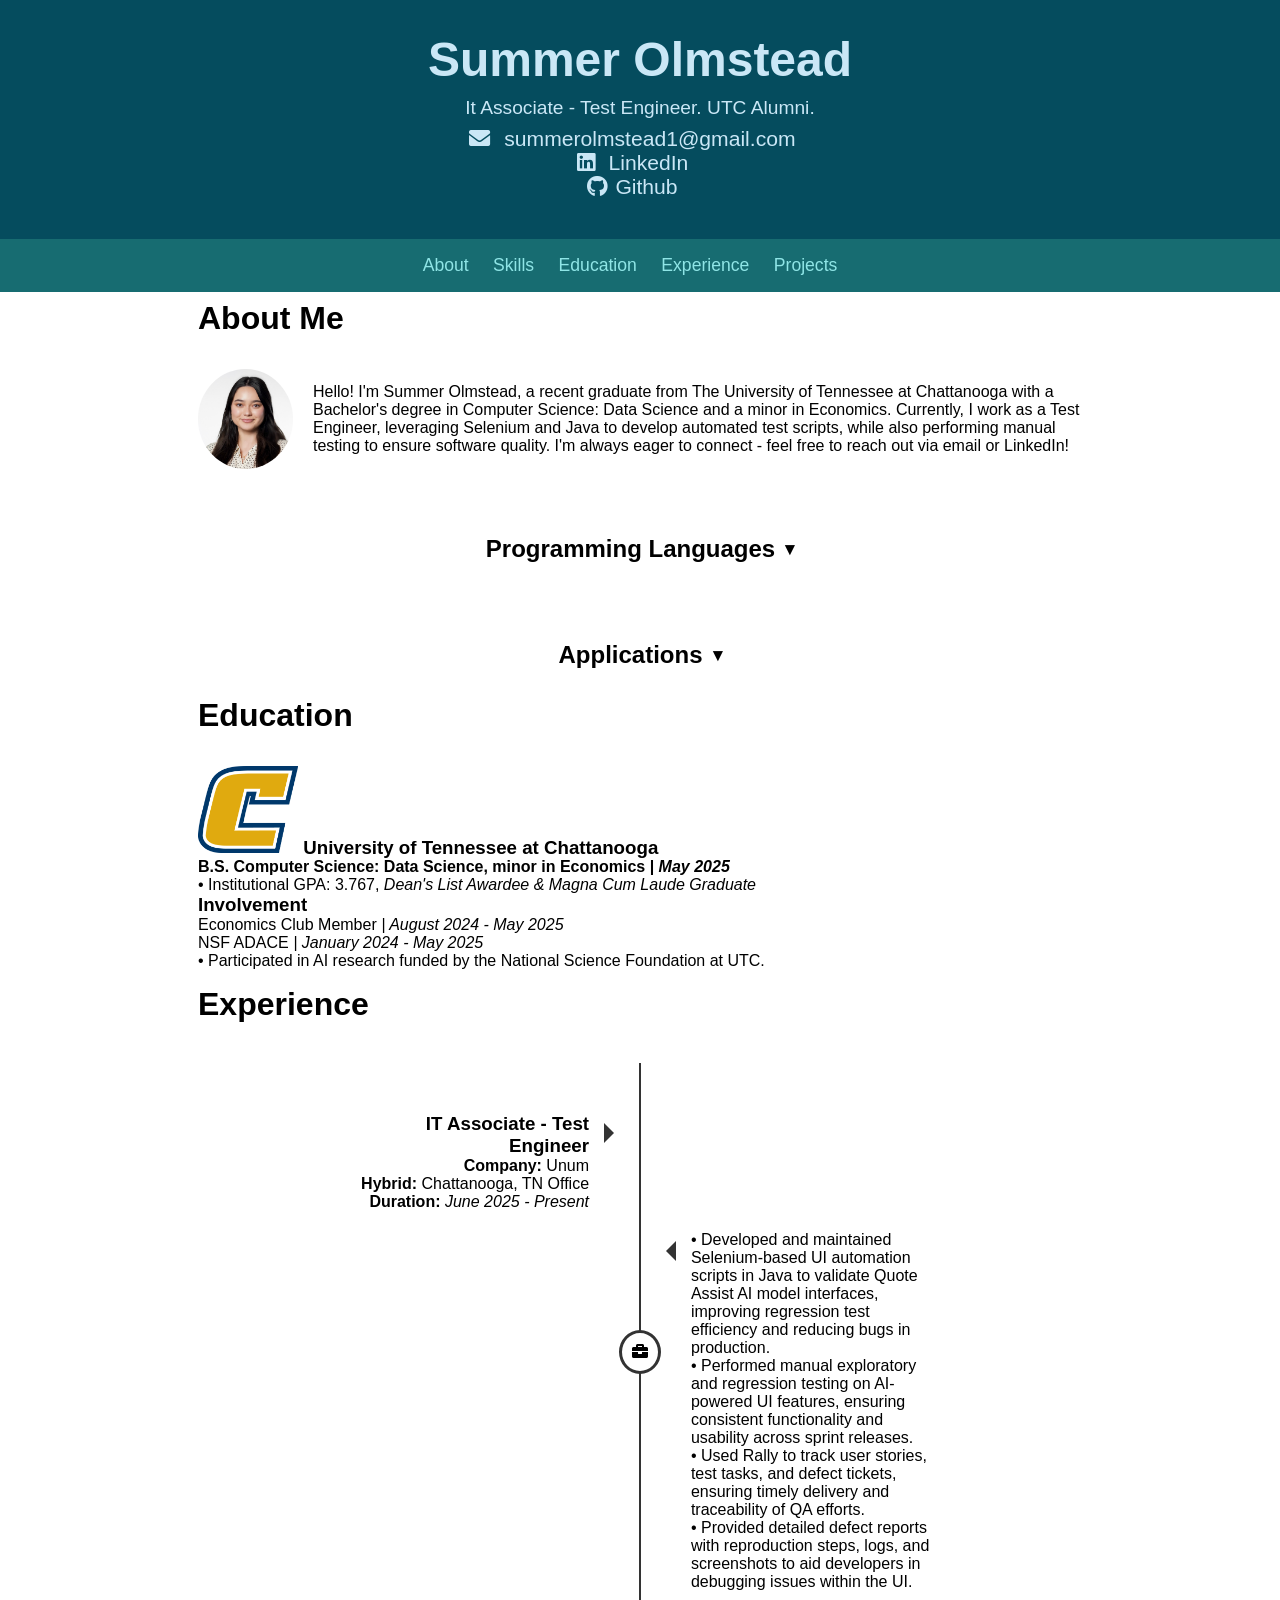
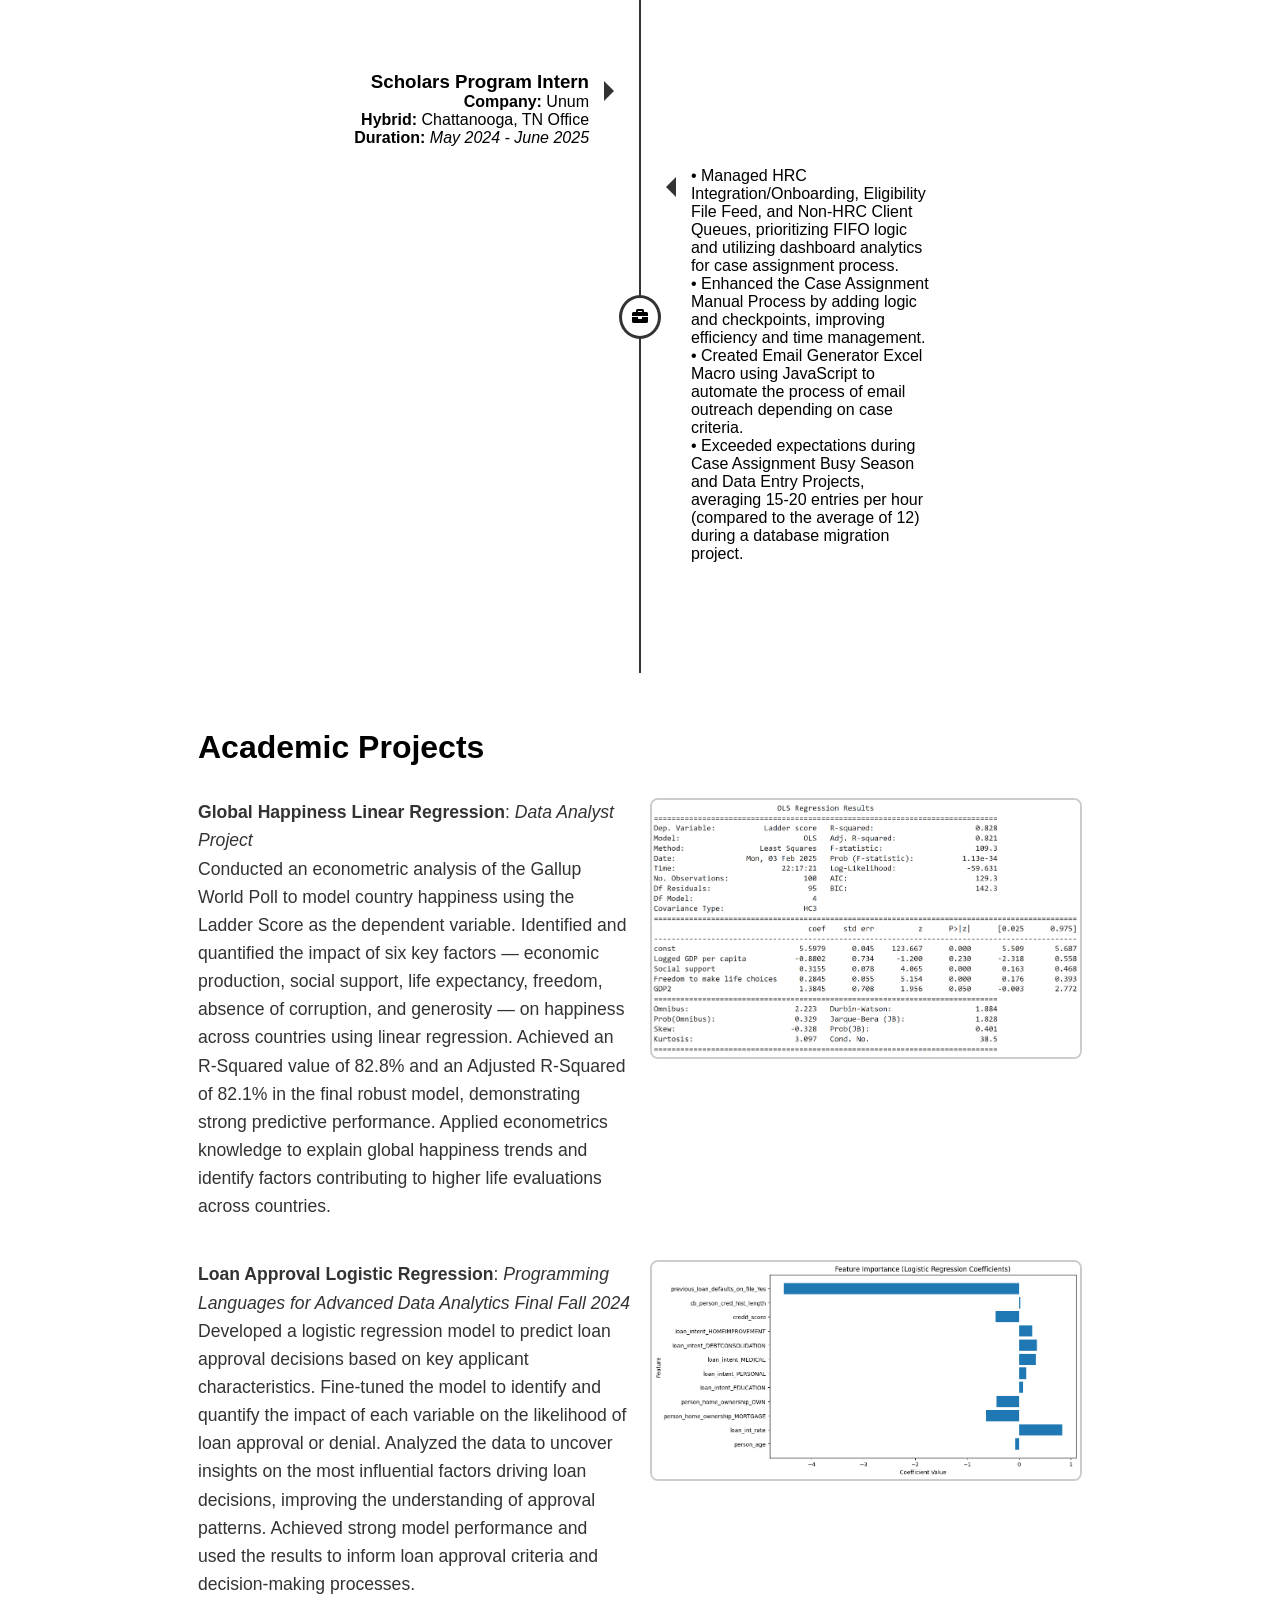
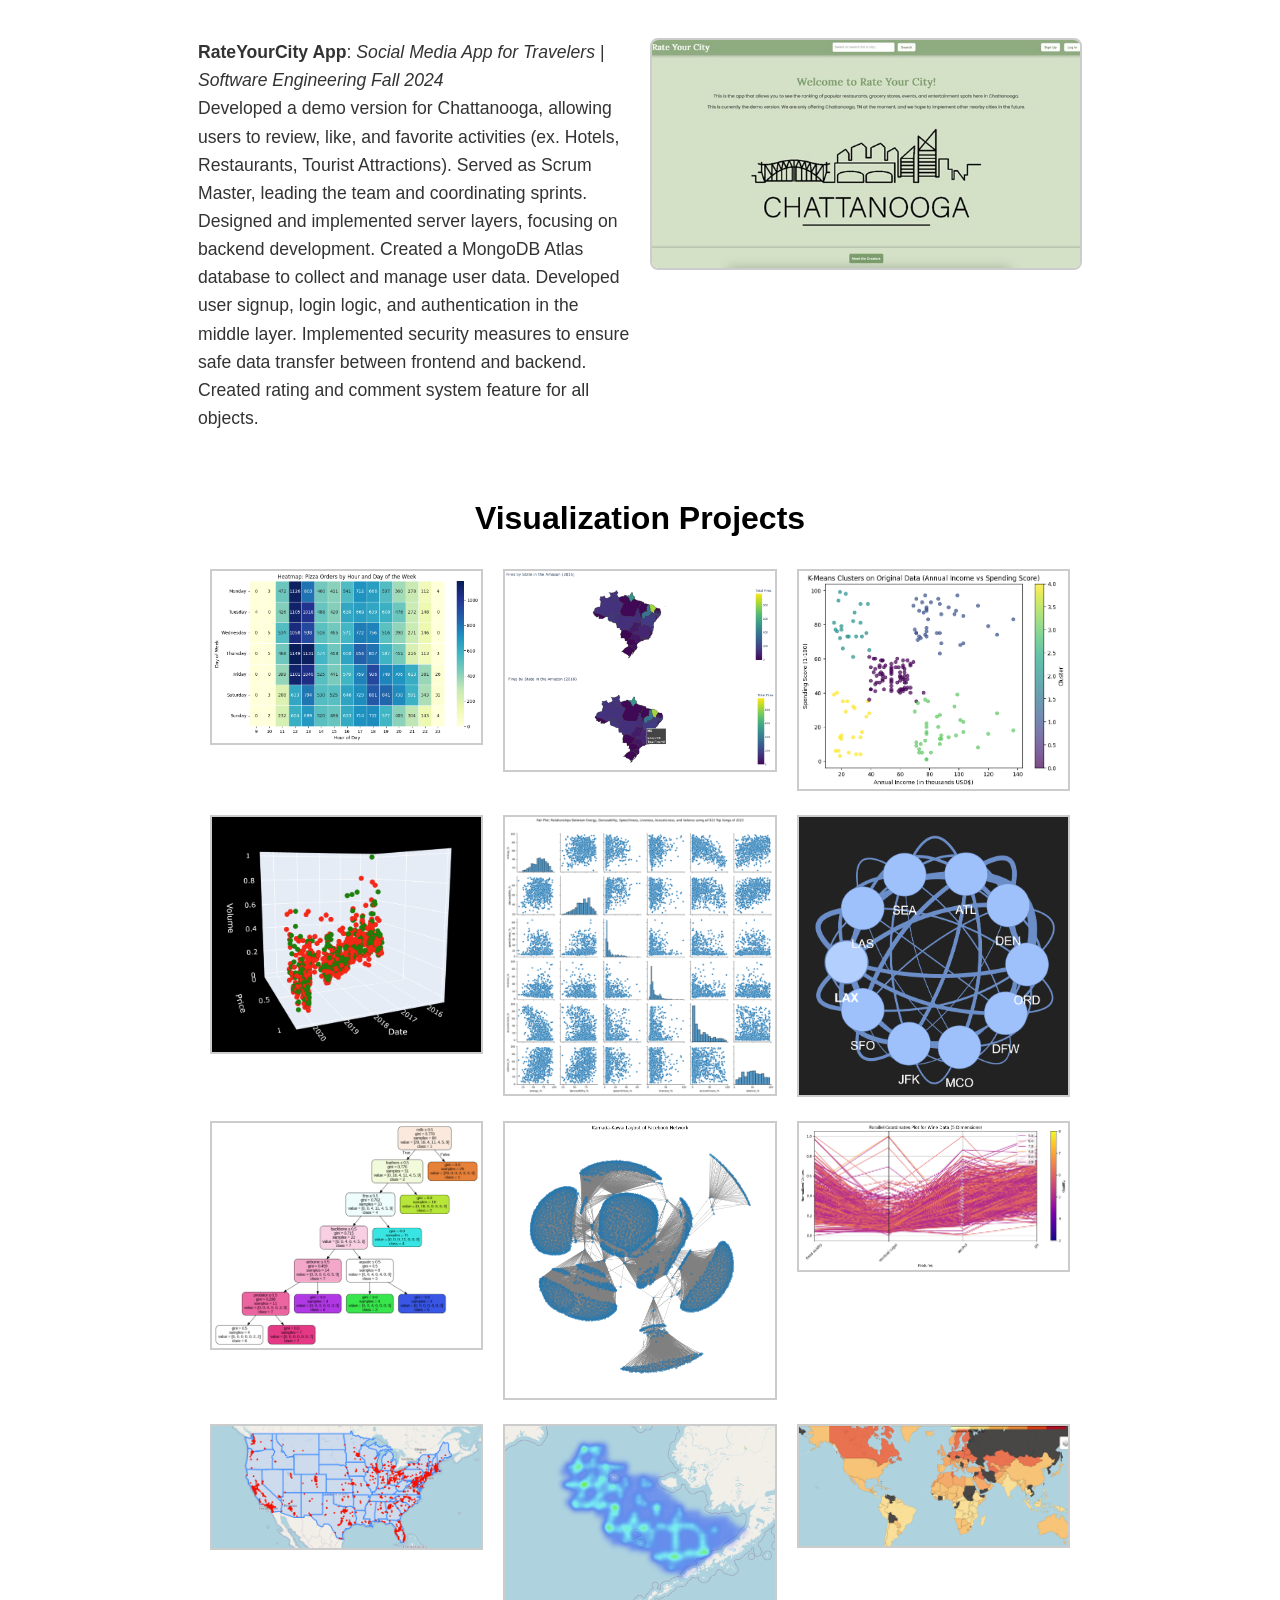
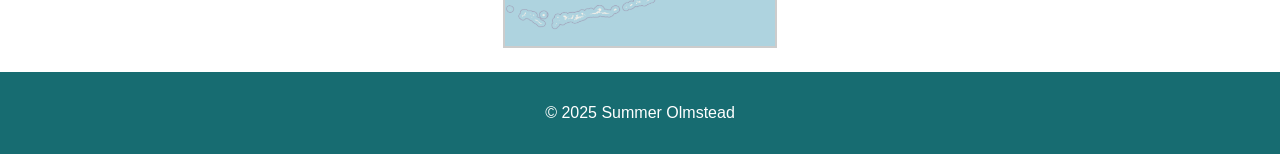
==== index.html @ f6c4f1ed "one more" ====
<!-- 
 @ Summer Olmstead 
 1/2/2025
 version 1.0
Hello! This is some starter code for my website for my resume :) -->
<!DOCTYPE html>
<html lang="en">
<head>
    <meta charset="UTF-8">
    <meta name="viewport" content="width=device-width, initial-scale=1.0">
    <meta name="description" content="Summer Olmstead's personal website. ">
    <title> Summer Olmstead </title>
    <link rel="stylesheet" href="Resume.css"> 
    <link rel="stylesheet" href="https://cdnjs.cloudflare.com/ajax/libs/font-awesome/5.15.4/css/all.min.css"> <!-- good for social media icons automatically -->
</head>
<body>
    <header>
        <h1>Summer Olmstead</h1>
        <p> It Associate - Test Engineer. UTC Alumni. </p> 
    <section id="contact">
        <p> <a href="mailto:summerolmstead1@gmail.com"><i class="fas fa-envelope"></i> summerolmstead1@gmail.com</a></p>
        <p></p> <!-- add space -->
        <p> <a href="https://www.linkedin.com/in/summer-olmstead/" target="_blank"rel="noopener noreferrer"><i class="fab fa-linkedin"></i> LinkedIn</a></p>
        <p></p>
        <p> <a href="https://github.com/summerolmstead" target="_blank"><i class="fab fa-github"></i>Github</a></p>
        <p></p>
    </section>
    </header>

    <nav>
        <ul>
            <li><a href="#about">About</a></li>
            <li><a href="#skills">Skills</a></li>
            <li><a href ="#education">Education</a></li>
            <li><a href="#experience">Experience</a></li>
            <li><a href="#projects">Projects</a></li>
        </ul>
    </nav>

    <section id="about">
        <h2>About Me</h2>
        <div class="profile-container">
        <img src="summerolmstead.jpg" alt="Summer Olmstead" class="profile-img">
        <p>Hello! I'm Summer Olmstead, a recent graduate from The University of Tennessee at Chattanooga with a Bachelor's degree
        in Computer Science: Data Science and a minor in Economics. Currently, I work as a Test Engineer, leveraging Selenium
        and Java to develop automated test scripts, while also performing manual testing to ensure software quality. I'm always
        eager to connect - feel free to reach out via email or LinkedIn! </p>
        
        </div>
    </section>

    <section id="skills">
        <div class="skills-category">
          <h2 class="dropdown-header" onclick="toggleDropdown('programming')">
            Programming Languages
            <span class="arrow">&#9662;</span> <!--down arrow -->
          </h2>
          <div class="dropdown-content" id="programming">
            
            <div class="skill">
            <div class="skill-name">Java</div>
            <p> • Automated regression, smoke, and functional test suites for salesforce web applications using Java and Selenium. </p>
            <p> • Designed and implemented robust, maintainable, and reusable test frameworks using Java and TestNG/JUnit. </p>
            <p> • Integrated test scripts with Maven/Gradle for build management and Git for version control </p>
            <p> • Proficient in using Java for developing automated test scripts in Selenium WebDriver </p>
            <p> • Developed in Page Object Model (POM) framework for scalable test automation</p>
            </div>

            <div class="skill">
                <div class="skill-name">SQL</div>
                <p>• Proficient in using SOQL (Salesforce Object Query Language), a SQL-like language used to query Salesforce data for testing and debugging purposes.</p>
              </div>
      
            <div class="skill">
              <div class="skill-name">HTML</div>
            <p>• Gained foundational HTML skills through college web development projects.</p>
            <p>• Read and interpret HTML structure to create accurate XPath expressions for locating elements in automated UI tests.</p>
            </div>
      
            <div class="skill">
              <div class="skill-name">CSS</div>
            <p>• Used for styling in front-end college projects to build responsive interfaces.</p>
            <p>• Familiar with CSS selectors and attributes, used extensively for element identification in Selenium test automation.</p>
            </div>

            <div class="skill">
                <div class="skill-name">JavaScript</div>
                <p>• Used JavaScript to build Excel macros during internship at Unum, automating repetitive tasks.</p>
                <p>• Comfortable writing JavaScript functions for test automation purposes, such as interacting with hidden DOM elements
                    or triggering UI events in Selenium tests.</p>
            </div>

            <div class="skill">
                <div class="skill-name">Python</div>
                <p> • Utilized with libraries such as Pandas, NumPy, and Matplotlib, and used machine learning packages like
                    Scikit-Learn for model development.</p>
            </div>
      
          </div>
        </div>
      </section>

      <!-- Applications/ IDEs Section (with dropdown) -->
    <div class="skills-category">
        <h2 class="dropdown-header" onclick="toggleDropdown('applications')">
        Applications
        <span class="arrow">&#9662;</span> <!-- Down Arrow -->
        </h2>
        <div class="dropdown-content" id="applications">
  
        <div class="skill">
            <div class="skill-name">Salesforce</div>
            <p>• Proficient in navigating Salesforce to manage queues, track service requests, and utilize dashboards for data
                analysis and reporting.</p>
            <p>• Experienced in leveraging Salesforce CRM tools to streamline workflows, improve operational efficiency, and support
                customer service teams.</p>
            <p>• Skilled in using Salesforce data to validate test cases and troubleshoot issues within the Quote Assist AI model
                interface.</p>
            <p>• Familiar with SOQL (Salesforce Object Query Language) for querying and verifying Salesforce data as part of quality
                assurance processes.</p>
        </div>

        <div class="skill">
            <div class="skill-name">Excel</div>
            <p>Skilled in advanced functions like pivot tables, VLOOKUP, and macros for data automation.</p>
        </div>
  
        <div class="skill">
            <div class="skill-name">STATA</div>
            <p>Skilled in performing advanced statistical analysis, including linear regressions and data manipulation, primarily through coursework in Economics.</p>
        </div>

        </div>
    </div>
  
    <section id="education">
        <h2>Education</h2>
         <div class="utc-logo">
            <h3> <img src="University_of_Tennessee_at_Chattanooga_athletics_logo.png" alt="UTC Logo" width="100" /> University of Tennessee at Chattanooga  </h3>
        </div>
        <h4><p>B.S. Computer Science: Data Science, minor in Economics | <em> May 2025 </em> </p> </h4>
        <p>• Institutional GPA: 3.767,<em> Dean's List Awardee & Magna Cum Laude Graduate</em> </p>
        <h3>Involvement</h3>

       <p> Economics Club Member<em> | August 2024 - May 2025 </em></p>

        <p> NSF ADACE <em> | January 2024 - May 2025 </em></p>
        <p>• Participated in AI research funded by the National Science Foundation at UTC.</p>
    
    </section>

    <section id="experience">
        <h2>Experience</h2>
        <div class="timeline">
            <div class="timeline-line"></div> <!-- Single vertical line -->
    
            <div class="timeline-item">
                <!-- Left content -->
                <div class="timeline-content left">
                    <h3>IT Associate - Test Engineer</h3>
                    <p><strong>Company:</strong> Unum</p>
                    <p><strong>Hybrid:</strong> Chattanooga, TN Office</p>
                    <p><strong>Duration:</strong> <em> June 2025 - Present </em></p>
                </div>
    
                <!-- Icon -->
                <div class="timeline-icon">
                    <i class="fas fa-briefcase"></i>
                </div>
    
                <!-- Right content -->
                <div class="timeline-content right">
                    <p>• Developed and maintained Selenium-based UI automation scripts in Java to validate Quote Assist AI model interfaces,
                        improving regression test efficiency and reducing bugs in production.</p>
                    <p>• Performed manual exploratory and regression testing on AI-powered UI features, ensuring consistent functionality
                        and usability across sprint releases.</p>
                    <p>• Used Rally to track user stories, test tasks, and defect tickets, ensuring timely delivery and traceability of QA
                        efforts.</p>
                    <p>• Provided detailed defect reports with reproduction steps, logs, and screenshots to aid developers in debugging
                        issues within the UI.</p>
                </div>
            </div>
    
            <div class="timeline-item">
                <div class="timeline-content left">
                    <h3>Scholars Program Intern</h3>
                    <p><strong>Company:</strong> Unum</p>
                    <p><strong>Hybrid:</strong> Chattanooga, TN Office</p>
                    <p><strong>Duration:</strong> <em> May 2024 - June 2025 </em></p>
                </div>
    
                <div class="timeline-icon">
                    <i class="fas fa-briefcase"></i>
                </div>
    
                <div class="timeline-content right">
                    <p>• Managed HRC Integration/Onboarding, Eligibility File Feed, and Non-HRC Client Queues, prioritizing FIFO logic and
                        utilizing dashboard analytics for case assignment process.</p>
                    <p>• Enhanced the Case Assignment Manual Process by adding logic and checkpoints, improving efficiency and time
                        management.</p>
                    <p>• Created Email Generator Excel Macro using JavaScript to automate the process of email outreach depending on case
                        criteria.</p>
                    <p>• Exceeded expectations during Case Assignment Busy Season and Data Entry Projects, averaging 15-20 entries per hour
                        (compared to the average of 12) during a database migration project.</p>
                </div>
            </div>
    
            <!-- More timeline items as needed -->
        </div>
    </section>



    
    
    <section id="projects">
        <h2> Academic Projects</h2>
        <ul>
    
        <div class="projects-container">
            <div class="project-description">
                <p><strong>Global Happiness Linear Regression</strong>: <em>Data Analyst Project</em> </p>
                <p> Conducted an econometric analysis of the Gallup World Poll to model country happiness using the Ladder Score as the dependent variable. Identified and quantified the impact of six key factors — economic production, social support, life expectancy, freedom, absence of corruption, and generosity — on happiness across countries using linear regression. Achieved an R-Squared value of 82.8% and an Adjusted R-Squared of 82.1% in the final robust model, demonstrating strong predictive performance. Applied econometrics knowledge to explain global happiness trends and identify factors contributing to higher life evaluations across countries. </p>
            </div>
            <div class="project-image-container">
                <a href="https://github.com/summerolmstead/Happiness-Linear-Regression/tree/main" target="_blank" class="image-link">
                    <img src="happiness-analysis-model.PNG" alt="Loan Approval Logistic Regression" class="project-image">
                </a>
            </div>
        </div>
    
        <div class="projects-container">
            <div class="project-description">
                <p><strong>Loan Approval Logistic Regression</strong>:<em> Programming Languages for Advanced Data Analytics Final Fall 2024 </em> </p>
                <p> Developed a logistic regression model to predict loan approval decisions based on key applicant characteristics. Fine-tuned the model to identify and quantify the impact of each variable on the likelihood of loan approval or denial. Analyzed the data to uncover insights on the most influential factors driving loan decisions, improving the understanding of approval patterns. Achieved strong model performance and used the results to inform loan approval criteria and decision-making processes. </p>
            </div>
            <div class="project-image-container">
                <a href="https://github.com/summerolmstead/LoanApprovalLogisticRegression/blob/main/CS4180Final_Project.ipynb" target="_blank" class="image-link">
                    <img src="logistic-regression-features-loan.png" alt="Loan Approval Logistic Regression" class="project-image">
                </a>
            </div>
        </div>
    
        <div class="projects-container">
            <div class="project-description">
                <p><strong>RateYourCity App</strong>: <em>Social Media App for Travelers | Software Engineering Fall 2024</em> </p>
                <p>Developed a demo version for Chattanooga, allowing users to review, like, and favorite activities (ex. Hotels, Restaurants, Tourist Attractions). Served as Scrum Master, leading the team and coordinating sprints. Designed and implemented server layers, focusing on backend development. Created a MongoDB Atlas database to collect and manage user data. Developed user signup, login logic, and authentication in the middle layer. Implemented security measures to ensure safe data transfer between frontend and backend. Created rating and comment system feature for all objects.</p>
            </div>
            <div class="project-image-container">
                <a href="https://github.com/summerolmstead/Rate-Your-City-Copy" target="_blank" class="image-link">
                    <img src="rate-your-city-home-page.jpg" alt="Rate Your City App Screenshot" class="project-image">
                </a>
            </div>
        </div>
    
        </ul>
    </section>
    

    <section id="mini-projects">
        <h2>Visualization Projects</h2>
        <div class="projects-grid">
            <div class="project-item">
                <a href="https://github.com/summerolmstead/Pizza-Sales-Visualization" class="project-link">
                    <img src="pizza-heatmap1.png" alt="Project 1" class="project-img">
                    <div class="overlay">
                        <p>Pizza Sales Heatmap & Analysis</p>
                    </div>
                </a>
            </div>
            <div class="project-item">
                <a href="https://github.com/summerolmstead/Brazil-Forest-Fires-Visualization/blob/main/interactive-brazil-fire-map-examples.PNG" class="project-link">
                    <img src="interactive-brazil-fire-map.png" alt="Project 2" class="project-img">
                    <div class="overlay">
                        <p>Brazil Fires by State Interactive Map</p>
                    </div>
                </a>
            </div>

            <div class="project-item">
                <a href="https://github.com/summerolmstead/Customer-Segmentation-Analysis" class="project-link">
                    <img src="k-means-clustering-customer-segmentation.png" alt="Project 3" class="project-img">
                    <div class="overlay">
                        <p>Customer Segmentation PCA & K-Means Clustering</p>
                    </div>
                </a>
            </div>

            <div class="project-item">
                <a href="https://github.com/summerolmstead/Apple-Stock-Visualization" class="project-link">
                    <img src="3d-apple-stock.PNG" alt="Project 4" class="project-img">
                    <div class="overlay">
                        <p>3D Apple Stock Visualization</p>
                    </div>
                </a>
            </div>
            <div class="project-item">
                <a href="https://github.com/summerolmstead/Spotify-Top-Songs-2023-Analysis" class="project-link">
                    <img src="scatter-plot-matrix.png" alt="Project 5" class="project-img">
                    <div class="overlay">
                        <p>Top Spotify Songs of 2023 Pair Plot</p>
                    </div>
                </a>
            </div>

            <div class="project-item">
                <a href="https://github.com/summerolmstead/Airport-Flights-Network/tree/main" class="project-link">
                    <img src="U.S.-major-city-visual.PNG" alt="Project 6" class="project-img">
                    <div class="overlay">
                        <p>Interactive U.S. Major City Airport Network</p>
                    </div>
                </a>
            </div>

            <div class="project-item">
                <a href="https://github.com/summerolmstead/Animal-Classification-Decision-Tree" class="project-link">
                    <img src="statistical-decision-tree-animal.png" alt="Project 7" class="project-img">
                    <div class="overlay">
                        <p>Animal Classification Decision Tree</p>
                    </div>
                </a>
            </div>

            <div class="project-item">
                <a href="https://github.com/summerolmstead/Facebook-Social-Circle-Network" class="project-link">
                    <img src="kawaii-layout-facebook-network.png" alt="Project 8" class="project-img">
                    <div class="overlay">
                        <p>Facebook Social Network</p>
                    </div>
                </a>
            </div>

            <div class="project-item">
                <a href="https://github.com/summerolmstead/Wine-Quality-Exploration" class="project-link">
                    <img src="parallel-coordinates.png" alt="Project 9" class="project-img">
                    <div class="overlay">
                        <p>Wine Quality Parallel Coordinates Plot</p>
                    </div>
                </a>
            </div>

            <div class="project-item">
                <a href="https://github.com/summerolmstead/US-Chipotle-Locations" class="project-link">
                    <img src="us-chipotle-map.PNG" alt="Project 10" class="project-img">
                    <div class="overlay">
                        <p>Geospatial U.S. Chiptole Locations Map</p>
                    </div>
                </a>
            </div>

            <div class="project-item">
                <a href="https://github.com/summerolmstead/Snow-Crab-Geospatial" class="project-link">
                    <img src="snow-crab-distribution (1).PNG" alt="Project 11" class="project-img">
                    <div class="overlay">
                        <p>Alaskan Snow Crab Geospatial</p>
                    </div>
                </a>
            </div>

            <div class="project-item">
                <a href="https://github.com/summerolmstead/Climate-Change-Geospatial" class="project-link">
                    <img src="1999-climate-change-pic.png" alt="Project 12" class="project-img">
                    <div class="overlay">
                        <p> Global Climate Change </p>
                    </div>
                </a>
            </div>

        
        </div>
    </section>
   
    <script>
        //javaScript for toggling the dropdown
        function toggleDropdown(id) 
        {
            const content = document.getElementById(id);
            const arrow = content.previousElementSibling.querySelector('.arrow');
  
            //toggle visibility of the dropdown content
            content.classList.toggle('show');
  
            //toggle the rotation of the arrow
            arrow.classList.toggle('rotated');
        }
    </script>
</body>
<footer>
    <p>&copy; 2025 Summer Olmstead</p>
</footer>
</html>
---- Resume.css ----
* {
    margin: 0;
    padding: 0;
    box-sizing: border-box;
}

body {
    font-family: Arial, sans-serif;
  }

html, body {
    height: 100%;
    width: 100%;
  }

/*ensure content stretches properly */
main {
    flex-grow: 1; /* makes the main content area grow and take up the available space */
}

header {
    background-color: #054c5e;
    color: rgb(202, 231, 246);
    padding: 2em;
    text-align: center;
}

header h1 {
    font-size: 3em;
    margin-bottom: 0.2em;
}

header p {
    font-size: 1.2em;
}

nav {
    background-color: #176c71;
    text-align: center;
    padding: 1em 0;
}

nav ul {
    list-style-type: none;
}

nav ul li {
    display: inline;
    margin-right: 20px;
}

nav ul li a {
    color: rgb(143, 229, 230);
    text-decoration: none;
    font-size: 1.1em;
}

nav ul li a:hover {
    text-decoration: underline;
}

.profile-container {
    display: flex;
    align-items: center; /* center the image and text vertically */
}

.profile-img {
    width: 100px;
    height: 100px;
    border-radius: 50%;
    margin-right: 20px;
}

/* section styling */
section {
    padding: .5em .5em;  /* was originally 3 and 1.5 but wanted less space between sections*/
    max-width: 900px;    /* this makes margins  */
    margin: 0 auto;      
}

section h2 {
    font-size: 2em;
    margin-bottom: 1em;
}

footer {
    background-color: #176c71;
    color: white;
    padding: 2em;
    text-align: center;
} 

footer .container {
    width: 100%; 
    padding: 0;  
}

/* 1.27.2025 -> adding skills sections and applications section . tweaking 2.3.2025 */
#skills {
    margin: 50px auto;  
    max-width: 800px;    
    text-align: center;  
}

.skill {
    margin-bottom: 10px;
}


.skill p {
    font-size: 1rem;
    color: #555;
    margin-top: 5px;
}

.skill-name {
    font-size: 1.2rem;
    font-weight: bold;
    margin-bottom: 5px;
}

.skills-category {
    margin-bottom: 20px;
  }

.dropdown-header {
    display: flex;
    justify-content: center;  
    align-items: center;      
    cursor: pointer;
    font-size: 24px;
    margin-bottom: 10px;  
}

.arrow {
    margin-left: 10px;
    font-size: 18px;
    transition: transform 0.3s ease;
}

.dropdown-content {
    display: none;
    padding-left: 20px;
    margin-top: 10px;
    margin: 0 auto;  
    text-align: center;  
    width: 100%;  
    max-width: 800px; 
}

.dropdown-content.show {
    display: block;
}

/*rotate the arrow when the dropdown is expanded */
.arrow.rotated {
    transform: rotate(180deg);
}


/*         getting rid of for now until i become more advanced in languages lol 
.progress-bar {
    background-color: #e0e0e0;
    border-radius: 5px;
    height: 15px;  /* Smaller height for the progress bar 
    width: 80%;    /* Reduced width 
    margin: 0 auto; /* Center the progress bar 
}*/

/*.progress {
    text-align: center;
    color: white;
    height: 100%;
    line-height: 15px;  /*align text vertically in the smaller bar 
    border-radius: 5px;
} */

.progress-bar {
    position: relative;
    background-color: #e0e0e0;
    border-radius: 5px;
    height: 15px;  /*height of the progress bar */
    width: 100%;    
}

.progress {
    height: 100%;
    border-radius: 5px;
    position: relative; 
    text-align: center; /*center the label inside the progress bar */
    line-height: 15px; /*vertically center the text */
    color: white;
}

.progress-number {
    position: absolute;
    left: 100%;  
    top: 50%;  
    transform: translateY(-50%); /* adjust for perfect vertical centering */
    font-size: 0.9rem;  /* adjust font size */
    color: black;  /* black color for the number */
    font-weight: bold;
    white-space: nowrap; /* prevent text from wrapping */
}
.timeline {
    position: relative;
    width: 70%;
    margin: 40px auto;
    max-width: 100%;
    padding: 40px 0;
}

/* The vertical timeline line */
.timeline-line {
    position: absolute;
    top: 0;
    left: 50%;
    transform: translateX(-50%);
    width: 2px;
    height: 100%;
    background-color: #333;
    z-index: 0;
}

.timeline-item {
    position: relative;
    width: 100%;
    margin-bottom: 60px;
    min-height: 100px;
}

/* Icon centered on the line */
.timeline-icon {
    position: absolute;
    top: 50%;
    left: 50%;
    transform: translate(-50%, -50%);
    background-color: white;
    border-radius: 50%;
    border: 3px solid #333;
    padding: 10px;
    z-index: 2;
}

/* Content blocks */
.timeline-content.left,
.timeline-content.right {
    width: 45%;
    position: relative;
    padding: 10px 20px;
    box-sizing: border-box;
}

/* Left content aligned to left, text right-aligned */
.timeline-content.left {
    left: 0;
    text-align: right;
}

/* Right content aligned to right, text left-aligned */
.timeline-content.right {
    left: 55%;
    text-align: left;
}

/* Optional: Add arrows pointing to the timeline line */
.timeline-content.left::after {
    content: '';
    position: absolute;
    top: 20px;
    right: -15px;
    border-width: 10px;
    border-style: solid;
    border-color: transparent transparent transparent #333;
}

.timeline-content.right::after {
    content: '';
    position: absolute;
    top: 20px;
    left: -15px;
    border-width: 10px;
    border-style: solid;
    border-color: transparent #333 transparent transparent;
}
/* project container for flexbox layout and project is on the side  */
.projects-container {
    display: flex;
    justify-content: space-between;
    align-items: flex-start;
    margin-bottom: 40px; /* Space between project sections */
    gap: 20px; /* Space between text and image */
    flex-wrap: wrap;
}

/* Description area - on the left */
.project-description {
    flex: 1;
    width: 45%; /* Controls the width of the description */
    font-size: 1.1rem;
    line-height: 1.6;
    color: #333;
}

/* Image area - on the right */
.project-image-container {
    position: relative;
    flex: 1;
    width: 45%;
}

/* Style for the image */
.project-image {
    width: 100%;
    height: auto;
    border: 2px solid #ccc;
    border-radius: 8px;
    transition: transform 0.3s ease, filter 0.3s ease;
}

/* Hover effect on image (zoom and darken) */
.project-image:hover {
    transform: scale(1.05); /* Slight zoom effect */
    filter: brightness(0.8); /* Slightly darken image on hover */
}

/* Make sure the link around the image is block-level (to cover the image entirely) */
.image-link {
    display: block;
    text-decoration: none; /* No underline on the link */
}

/* Overlay that appears on hover */
.project-image-container:hover .overlay {
    opacity: 1;
}

/* Overlay text styling */
.overlay {
    position: absolute;
    top: 0;
    left: 0;
    width: 100%;
    height: 100%;
    background-color: rgba(0, 0, 0, 0.5); /* Semi-transparent background */
    color: white;
    display: flex;
    justify-content: center;
    align-items: center;
    opacity: 0; /* Initially hidden */
    transition: opacity 0.3s ease; /* Smooth transition */
}

.overlay p {
    font-size: 1.2rem;
    text-align: center;
    padding: 10px;
}
/* social media icons */
#contact a {
    text-decoration: none;
    color: inherit;
    font-size: 1.1em;
    margin-right: 15px;
}

#contact i {
    margin-right: 8px;
}
/* not as jumpy and does a pretty scroll lol */
html {
    scroll-behavior: smooth;
}

#mini-projects {
    padding: 20px;
    text-align: center;
}

.projects-grid {
    display: grid;
    grid-template-columns: repeat(3, 1fr); /* 3 columns */
    gap: 20px; /* space between items */
    justify-items: center;
}

.project-item {
    position: relative;
    width: 100%;
    max-width: 300px;
}

.project-img {
    width: 100%;
    height: auto;
    border: 2px solid #ccc;
    transition: transform 0.3s ease, filter 0.3s ease;
}

.project-img:hover {
    transform: scale(1.05); /*slight zoom on hover */
    filter: brightness(0.8); /*darken image slightly on hover */
}

.overlay {
    position: absolute;
    top: 0;
    left: 0;
    width: 100%;
    height: 100%;
    background-color: rgba(0, 0, 0, 0.5); /* Semi-transparent overlay */
    color: white;
    display: flex;
    justify-content: center;
    align-items: center;
    opacity: 0;
    transition: opacity 0.3s ease;
}

.project-item:hover .overlay {
    opacity: 1; /*show overlay on hover */
}

.overlay p {
    font-size: 1.2rem;
    text-align: center;
    padding: 10px;
}

.project-link {
    text-decoration: none; 
    display: block;
}

@media (max-width: 480px) {
    .projects-grid {
        grid-template-columns: 1fr; /* 1 column on mobile */
    }
}
/* media queries for mobile to fit in iphone view etc*/
@media (max-width: 768px) {

    #skills {
        padding: 10px; /* Reduce padding on smaller screens */
    }
    .dropdown-header {
        font-size: 1.2rem; /* Smaller font size for mobile */
    }
    .dropdown-content {
        padding-left: 20px; /* Ensure no weird margins or paddings */
    }
    
    /* adjust timeline layout for smaller screens */
    .timeline {
        width: 100%; 
    }

    /*timeline item layout should be vertical for mobile */
    .timeline-item {
        flex-direction: column;
        align-items: center; 
        margin-bottom: 10px; 
    }

    /*timeline content adjustments for both left and right */
    .timeline-content.left,
    .timeline-content.right {
        position: relative; /* ensure position for left and right alignment */
    }

    /*adjust left timeline content specifically */
    .timeline-content.left {
        font-size: 0.6em; 
        width:95%;
        text-align: left; /* align text to the left */
        padding-left: -400px; /* add a little padding but not too much */
        
    }

    /* adjust right timeline content specifically */
    .timeline-content.right {
        font-size: 0.7em; 
        width:100%;
        text-align: left; /* align text to the right */
        padding-left: 220px; /* padding to maintain space from the timeline */
        padding-right: 5px; /* adjust padding to avoid overlapping */
    }

    /*reduce width of the timeline line */
    .timeline-line {
        width: 1px;
    }

    /*adjust icon size */
    .timeline-icon {
        padding: 4px;
        font-size: 18px;
    }

    /*adjust icon inside the timeline */
    .timeline-icon i {
        font-size: 16px;
    }

    .projects-container {
        flex-direction: column; /* stack the image and description vertically on small screens */
        align-items: center; /* center content on small screens */
      }
    
      .project-description {
        width: 100%; /* make description take full width */
        text-align: center; /* center text for smaller screens */
      }
    
      .project-image {
        width: 80%; /* make image responsive */
        max-width: 300px; /* limit image size */
      }
      .projects-grid {
        grid-template-columns: 1fr 1fr; /* 2 columns on smaller screens */
    }
  
    .project-image-container {
        width: 80%; /* image will occupy less space on smaller screens */
     }
    
     
    .overlay p {
         font-size: 1rem; 
    }

    /*reduce font sizes for other sections on mobile */
    header h1 {
        font-size: 2em; 
    }

    header p {
        font-size: 1em; 
    }

    nav ul li a {
        font-size: 1em; 
    }

    section h2 {
        font-size: 1.4em; 
    }

    section {
        padding: .7em 1em; 
    }

    footer {
        font-size: 0.8em;
        padding: 1.5em 1em; 
    }

    #contact a {
        text-decoration: none;
        color: inherit;
        font-size: 1em;
        margin-right: 15px;
    }
    

}
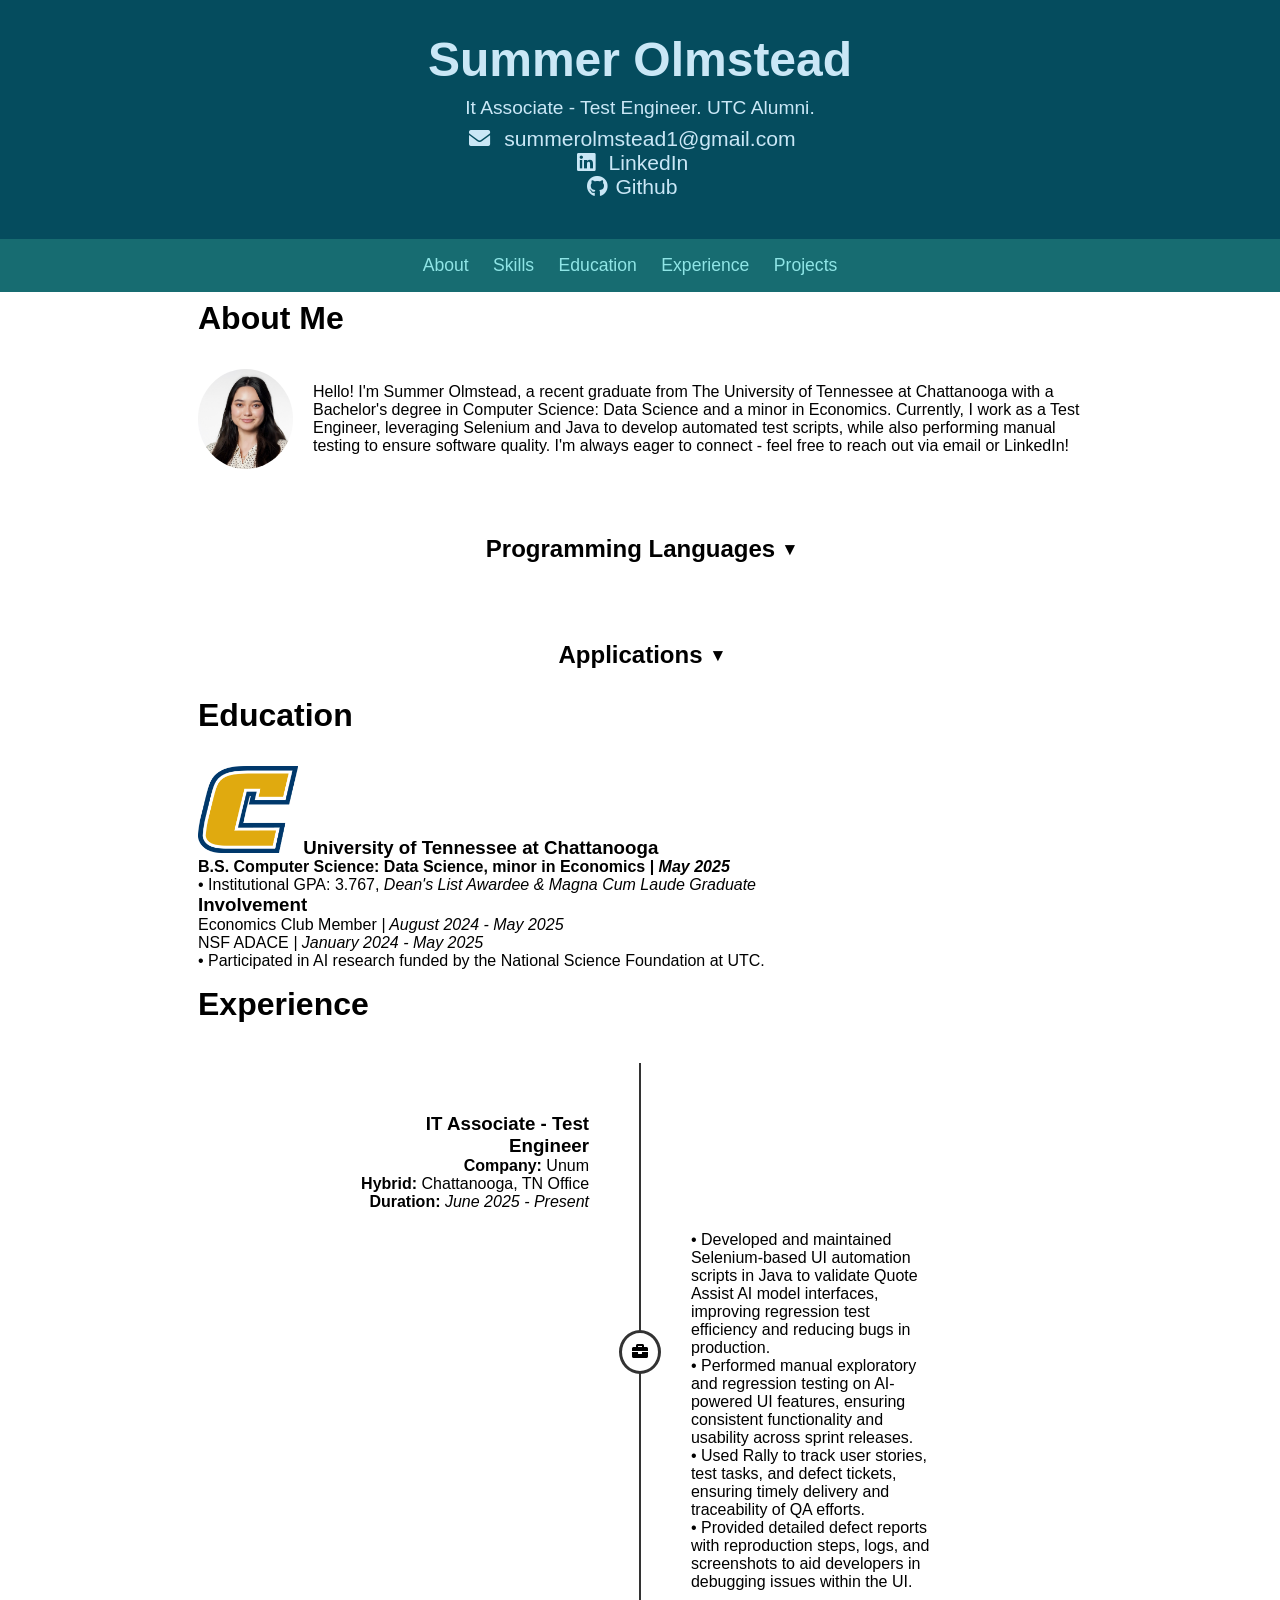
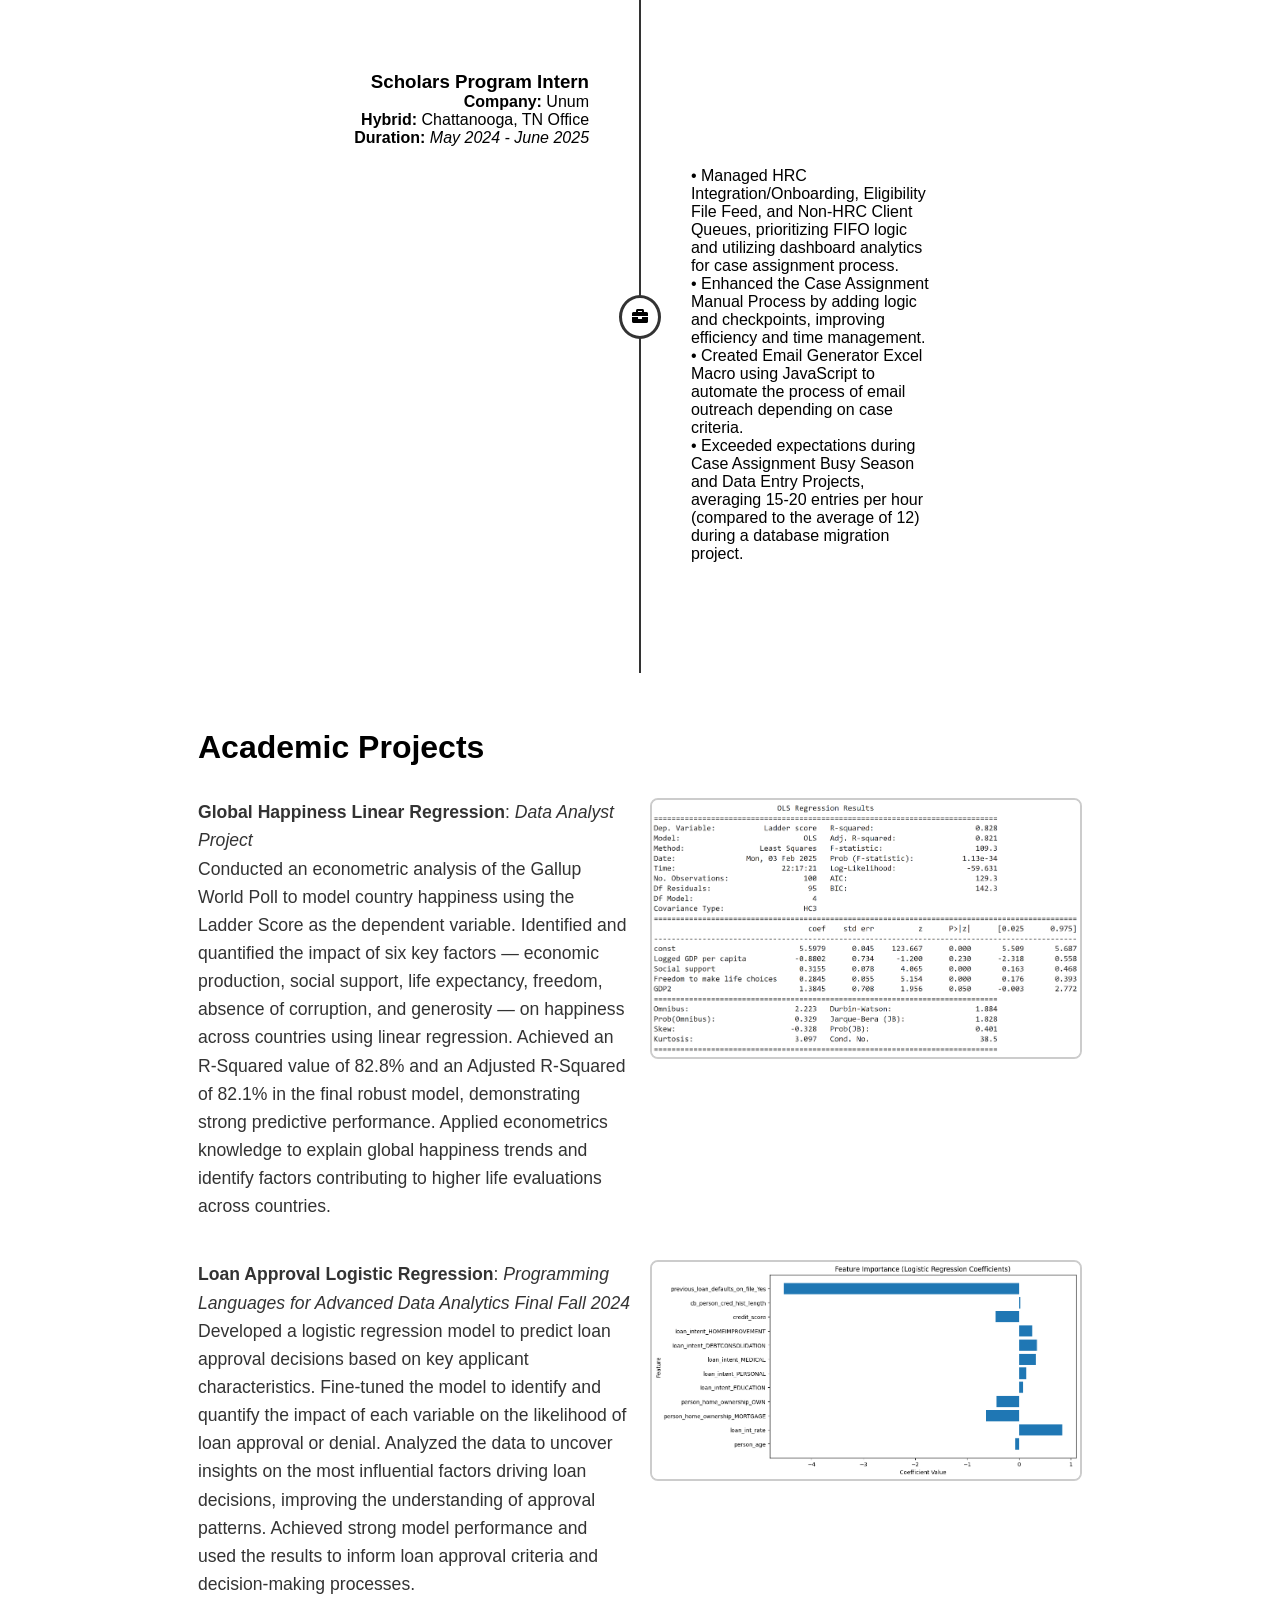
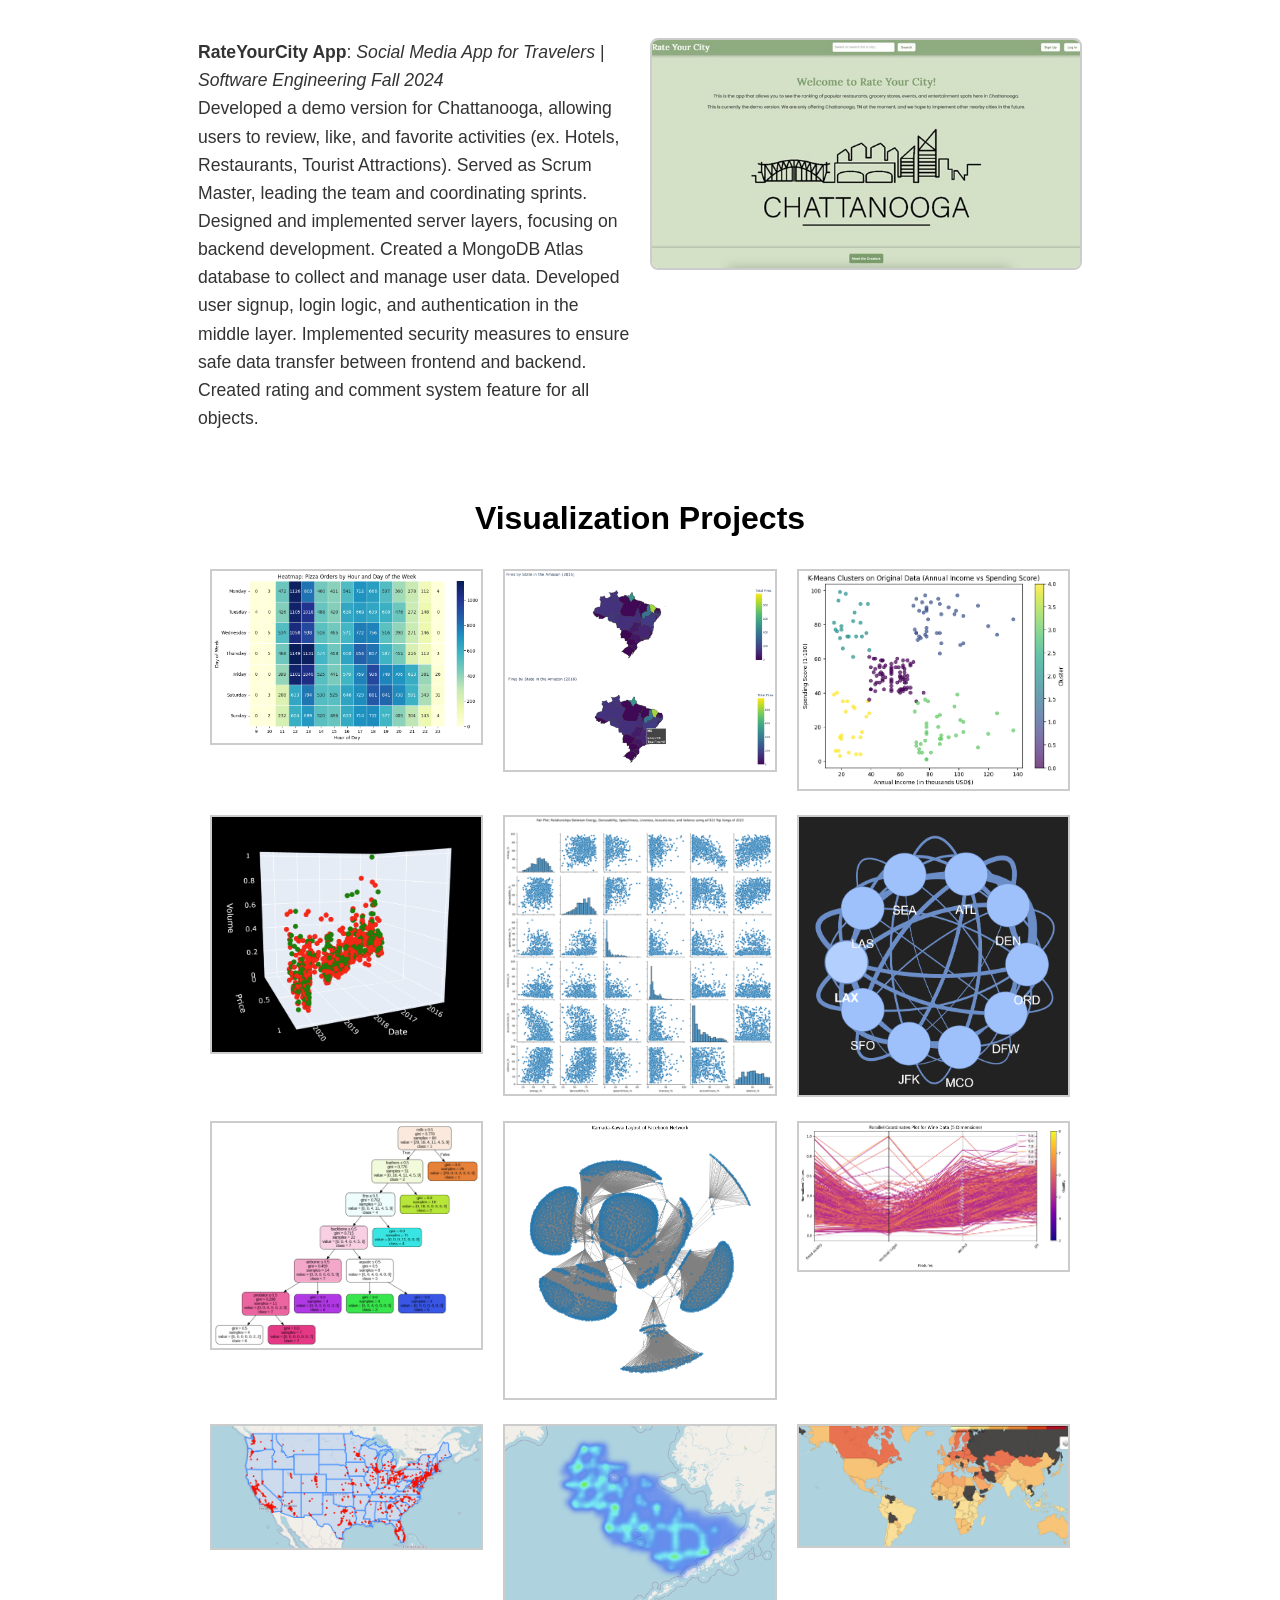
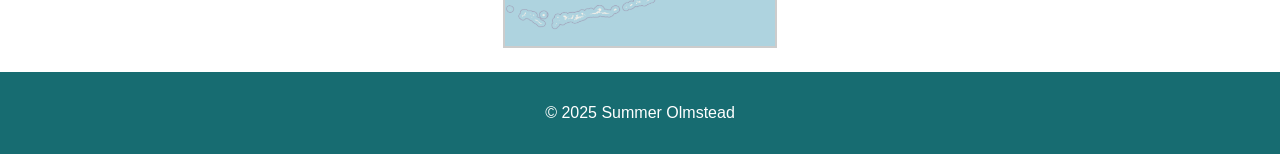
==== commit b843fb7a: "removing arrows in timeline" ====
--- a/index.html
+++ b/index.html
@@ -1,7 +1,7 @@
 <!-- 
  @ Summer Olmstead 
  1/2/2025
- version 1.0
+ version 1.5
 Hello! This is some starter code for my website for my resume :) -->
 <!DOCTYPE html>
 <html lang="en">
@@ -208,15 +208,10 @@
             <!-- More timeline items as needed -->
         </div>
     </section>
-
-
-
-    
     
     <section id="projects">
         <h2> Academic Projects</h2>
         <ul>
-    
         <div class="projects-container">
             <div class="project-description">
                 <p><strong>Global Happiness Linear Regression</strong>: <em>Data Analyst Project</em> </p>
@@ -256,7 +251,6 @@
         </ul>
     </section>
     
-
     <section id="mini-projects">
         <h2>Visualization Projects</h2>
         <div class="projects-grid">
@@ -379,7 +373,6 @@
   
             //toggle visibility of the dropdown content
             content.classList.toggle('show');
-  
             //toggle the rotation of the arrow
             arrow.classList.toggle('rotated');
         }
--- a/Resume.css
+++ b/Resume.css
@@ -210,7 +210,6 @@
     padding: 40px 0;
 }
 
-/* The vertical timeline line */
 .timeline-line {
     position: absolute;
     top: 0;
@@ -263,26 +262,6 @@
     text-align: left;
 }
 
-/* Optional: Add arrows pointing to the timeline line */
-.timeline-content.left::after {
-    content: '';
-    position: absolute;
-    top: 20px;
-    right: -15px;
-    border-width: 10px;
-    border-style: solid;
-    border-color: transparent transparent transparent #333;
-}
-
-.timeline-content.right::after {
-    content: '';
-    position: absolute;
-    top: 20px;
-    left: -15px;
-    border-width: 10px;
-    border-style: solid;
-    border-color: transparent #333 transparent transparent;
-}
 /* project container for flexbox layout and project is on the side  */
 .projects-container {
     display: flex;
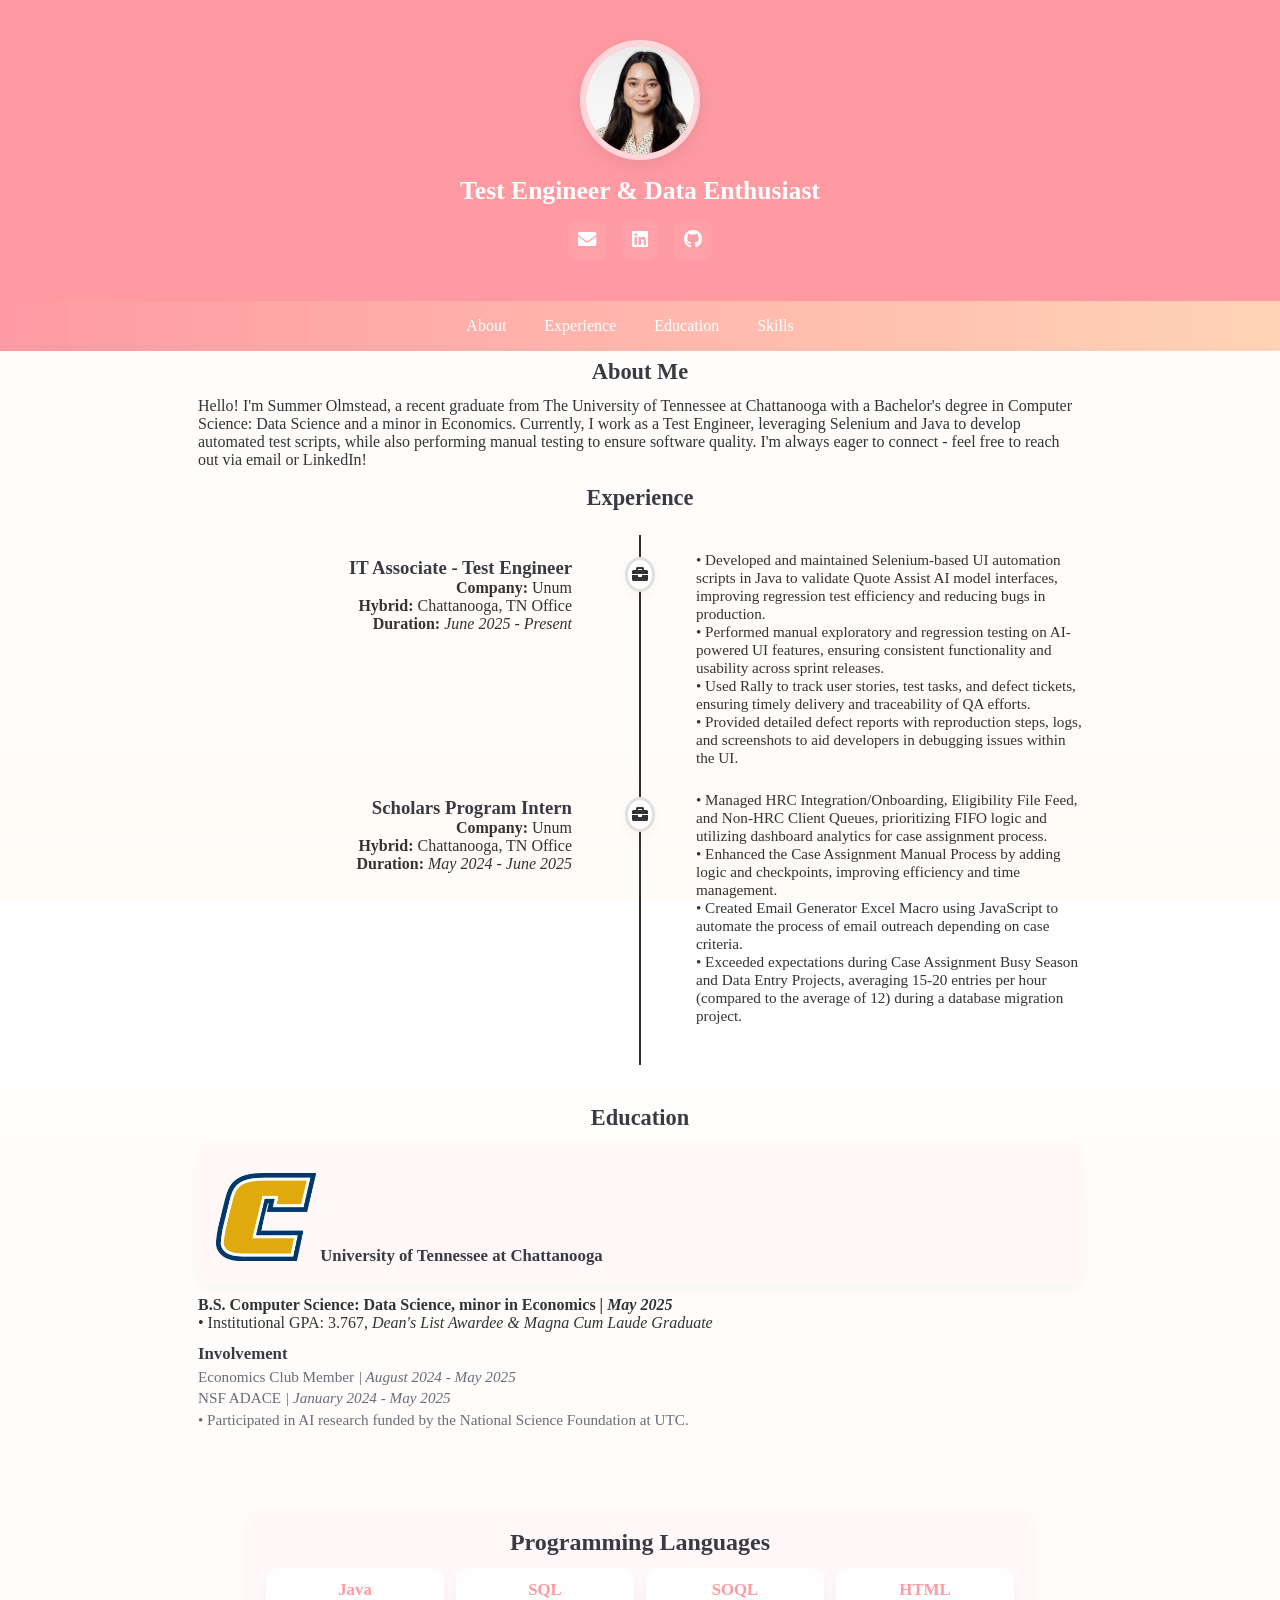
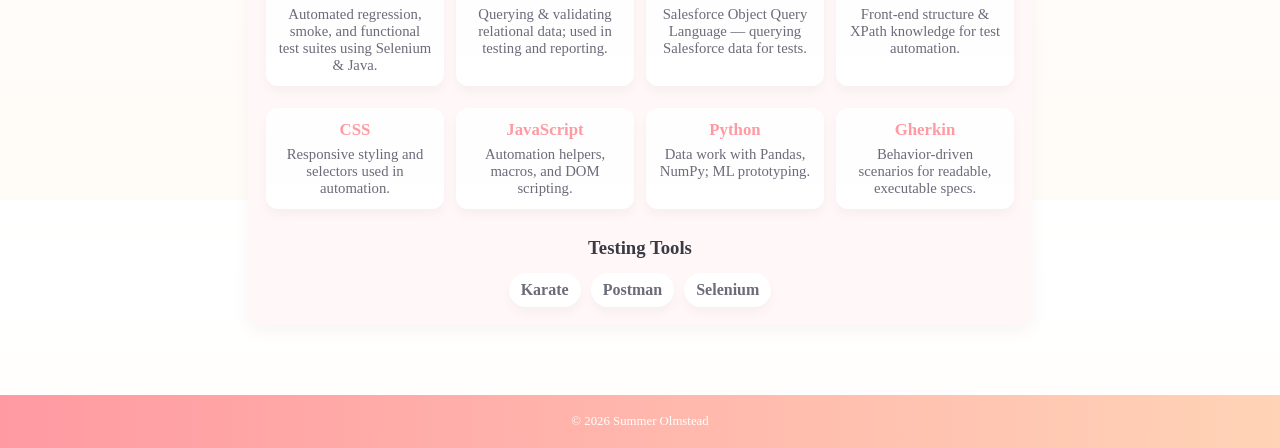
==== commit 8f825d01: "Makeover!" ====
--- a/index.html
+++ b/index.html
@@ -1,7 +1,7 @@
 <!-- 
  @ Summer Olmstead 
- 1/2/2025
- version 1.5
+ 1/2/2025 - last updated 4/30/2025
+ version 2.1
 Hello! This is some starter code for my website for my resume :) -->
 <!DOCTYPE html>
 <html lang="en">
@@ -14,139 +14,36 @@
     <link rel="stylesheet" href="https://cdnjs.cloudflare.com/ajax/libs/font-awesome/5.15.4/css/all.min.css"> <!-- good for social media icons automatically -->
 </head>
 <body>
-    <header>
-        <h1>Summer Olmstead</h1>
-        <p> It Associate - Test Engineer. UTC Alumni. </p> 
-    <section id="contact">
-        <p> <a href="mailto:summerolmstead1@gmail.com"><i class="fas fa-envelope"></i> summerolmstead1@gmail.com</a></p>
-        <p></p> <!-- add space -->
-        <p> <a href="https://www.linkedin.com/in/summer-olmstead/" target="_blank"rel="noopener noreferrer"><i class="fab fa-linkedin"></i> LinkedIn</a></p>
-        <p></p>
-        <p> <a href="https://github.com/summerolmstead" target="_blank"><i class="fab fa-github"></i>Github</a></p>
-        <p></p>
-    </section>
-    </header>
+    <section class="hero">
+        <div class="hero-inner">
+            <img src="summerolmstead.jpg" alt="Summer Olmstead" class="hero-img">
+            <h2>Test Engineer & Data Enthusiast</h2>
+            <div class="hero-social">
+                <a href="mailto:summerolmstead1@gmail.com" class="top-link"><i class="fas fa-envelope"></i></a>
+                <a href="https://www.linkedin.com/in/summer-olmstead/" target="_blank" rel="noopener noreferrer" class="top-link"><i class="fab fa-linkedin"></i></a>
+                <a href="https://github.com/summerolmstead" target="_blank" class="top-link"><i class="fab fa-github"></i></a>
+            </div>
+        </div>
+    </section>
 
     <nav>
         <ul>
             <li><a href="#about">About</a></li>
+            <li><a href="#experience">Experience</a></li>
+            <li><a href ="#education">Education</a></li>
             <li><a href="#skills">Skills</a></li>
-            <li><a href ="#education">Education</a></li>
-            <li><a href="#experience">Experience</a></li>
-            <li><a href="#projects">Projects</a></li>
         </ul>
     </nav>
 
     <section id="about">
         <h2>About Me</h2>
         <div class="profile-container">
-        <img src="summerolmstead.jpg" alt="Summer Olmstead" class="profile-img">
-        <p>Hello! I'm Summer Olmstead, a recent graduate from The University of Tennessee at Chattanooga with a Bachelor's degree
+        <p> Hello! I'm Summer Olmstead, a recent graduate from The University of Tennessee at Chattanooga with a Bachelor's degree
         in Computer Science: Data Science and a minor in Economics. Currently, I work as a Test Engineer, leveraging Selenium
         and Java to develop automated test scripts, while also performing manual testing to ensure software quality. I'm always
         eager to connect - feel free to reach out via email or LinkedIn! </p>
         
         </div>
-    </section>
-
-    <section id="skills">
-        <div class="skills-category">
-          <h2 class="dropdown-header" onclick="toggleDropdown('programming')">
-            Programming Languages
-            <span class="arrow">&#9662;</span> <!--down arrow -->
-          </h2>
-          <div class="dropdown-content" id="programming">
-            
-            <div class="skill">
-            <div class="skill-name">Java</div>
-            <p> • Automated regression, smoke, and functional test suites for salesforce web applications using Java and Selenium. </p>
-            <p> • Designed and implemented robust, maintainable, and reusable test frameworks using Java and TestNG/JUnit. </p>
-            <p> • Integrated test scripts with Maven/Gradle for build management and Git for version control </p>
-            <p> • Proficient in using Java for developing automated test scripts in Selenium WebDriver </p>
-            <p> • Developed in Page Object Model (POM) framework for scalable test automation</p>
-            </div>
-
-            <div class="skill">
-                <div class="skill-name">SQL</div>
-                <p>• Proficient in using SOQL (Salesforce Object Query Language), a SQL-like language used to query Salesforce data for testing and debugging purposes.</p>
-              </div>
-      
-            <div class="skill">
-              <div class="skill-name">HTML</div>
-            <p>• Gained foundational HTML skills through college web development projects.</p>
-            <p>• Read and interpret HTML structure to create accurate XPath expressions for locating elements in automated UI tests.</p>
-            </div>
-      
-            <div class="skill">
-              <div class="skill-name">CSS</div>
-            <p>• Used for styling in front-end college projects to build responsive interfaces.</p>
-            <p>• Familiar with CSS selectors and attributes, used extensively for element identification in Selenium test automation.</p>
-            </div>
-
-            <div class="skill">
-                <div class="skill-name">JavaScript</div>
-                <p>• Used JavaScript to build Excel macros during internship at Unum, automating repetitive tasks.</p>
-                <p>• Comfortable writing JavaScript functions for test automation purposes, such as interacting with hidden DOM elements
-                    or triggering UI events in Selenium tests.</p>
-            </div>
-
-            <div class="skill">
-                <div class="skill-name">Python</div>
-                <p> • Utilized with libraries such as Pandas, NumPy, and Matplotlib, and used machine learning packages like
-                    Scikit-Learn for model development.</p>
-            </div>
-      
-          </div>
-        </div>
-      </section>
-
-      <!-- Applications/ IDEs Section (with dropdown) -->
-    <div class="skills-category">
-        <h2 class="dropdown-header" onclick="toggleDropdown('applications')">
-        Applications
-        <span class="arrow">&#9662;</span> <!-- Down Arrow -->
-        </h2>
-        <div class="dropdown-content" id="applications">
-  
-        <div class="skill">
-            <div class="skill-name">Salesforce</div>
-            <p>• Proficient in navigating Salesforce to manage queues, track service requests, and utilize dashboards for data
-                analysis and reporting.</p>
-            <p>• Experienced in leveraging Salesforce CRM tools to streamline workflows, improve operational efficiency, and support
-                customer service teams.</p>
-            <p>• Skilled in using Salesforce data to validate test cases and troubleshoot issues within the Quote Assist AI model
-                interface.</p>
-            <p>• Familiar with SOQL (Salesforce Object Query Language) for querying and verifying Salesforce data as part of quality
-                assurance processes.</p>
-        </div>
-
-        <div class="skill">
-            <div class="skill-name">Excel</div>
-            <p>Skilled in advanced functions like pivot tables, VLOOKUP, and macros for data automation.</p>
-        </div>
-  
-        <div class="skill">
-            <div class="skill-name">STATA</div>
-            <p>Skilled in performing advanced statistical analysis, including linear regressions and data manipulation, primarily through coursework in Economics.</p>
-        </div>
-
-        </div>
-    </div>
-  
-    <section id="education">
-        <h2>Education</h2>
-         <div class="utc-logo">
-            <h3> <img src="University_of_Tennessee_at_Chattanooga_athletics_logo.png" alt="UTC Logo" width="100" /> University of Tennessee at Chattanooga  </h3>
-        </div>
-        <h4><p>B.S. Computer Science: Data Science, minor in Economics | <em> May 2025 </em> </p> </h4>
-        <p>• Institutional GPA: 3.767,<em> Dean's List Awardee & Magna Cum Laude Graduate</em> </p>
-        <h3>Involvement</h3>
-
-       <p> Economics Club Member<em> | August 2024 - May 2025 </em></p>
-
-        <p> NSF ADACE <em> | January 2024 - May 2025 </em></p>
-        <p>• Participated in AI research funded by the National Science Foundation at UTC.</p>
-    
     </section>
 
     <section id="experience">
@@ -208,162 +105,83 @@
             <!-- More timeline items as needed -->
         </div>
     </section>
-    
-    <section id="projects">
-        <h2> Academic Projects</h2>
-        <ul>
-        <div class="projects-container">
-            <div class="project-description">
-                <p><strong>Global Happiness Linear Regression</strong>: <em>Data Analyst Project</em> </p>
-                <p> Conducted an econometric analysis of the Gallup World Poll to model country happiness using the Ladder Score as the dependent variable. Identified and quantified the impact of six key factors — economic production, social support, life expectancy, freedom, absence of corruption, and generosity — on happiness across countries using linear regression. Achieved an R-Squared value of 82.8% and an Adjusted R-Squared of 82.1% in the final robust model, demonstrating strong predictive performance. Applied econometrics knowledge to explain global happiness trends and identify factors contributing to higher life evaluations across countries. </p>
-            </div>
-            <div class="project-image-container">
-                <a href="https://github.com/summerolmstead/Happiness-Linear-Regression/tree/main" target="_blank" class="image-link">
-                    <img src="happiness-analysis-model.PNG" alt="Loan Approval Logistic Regression" class="project-image">
-                </a>
-            </div>
-        </div>
-    
-        <div class="projects-container">
-            <div class="project-description">
-                <p><strong>Loan Approval Logistic Regression</strong>:<em> Programming Languages for Advanced Data Analytics Final Fall 2024 </em> </p>
-                <p> Developed a logistic regression model to predict loan approval decisions based on key applicant characteristics. Fine-tuned the model to identify and quantify the impact of each variable on the likelihood of loan approval or denial. Analyzed the data to uncover insights on the most influential factors driving loan decisions, improving the understanding of approval patterns. Achieved strong model performance and used the results to inform loan approval criteria and decision-making processes. </p>
-            </div>
-            <div class="project-image-container">
-                <a href="https://github.com/summerolmstead/LoanApprovalLogisticRegression/blob/main/CS4180Final_Project.ipynb" target="_blank" class="image-link">
-                    <img src="logistic-regression-features-loan.png" alt="Loan Approval Logistic Regression" class="project-image">
-                </a>
-            </div>
-        </div>
-    
-        <div class="projects-container">
-            <div class="project-description">
-                <p><strong>RateYourCity App</strong>: <em>Social Media App for Travelers | Software Engineering Fall 2024</em> </p>
-                <p>Developed a demo version for Chattanooga, allowing users to review, like, and favorite activities (ex. Hotels, Restaurants, Tourist Attractions). Served as Scrum Master, leading the team and coordinating sprints. Designed and implemented server layers, focusing on backend development. Created a MongoDB Atlas database to collect and manage user data. Developed user signup, login logic, and authentication in the middle layer. Implemented security measures to ensure safe data transfer between frontend and backend. Created rating and comment system feature for all objects.</p>
-            </div>
-            <div class="project-image-container">
-                <a href="https://github.com/summerolmstead/Rate-Your-City-Copy" target="_blank" class="image-link">
-                    <img src="rate-your-city-home-page.jpg" alt="Rate Your City App Screenshot" class="project-image">
-                </a>
-            </div>
-        </div>
-    
-        </ul>
-    </section>
-    
-    <section id="mini-projects">
-        <h2>Visualization Projects</h2>
-        <div class="projects-grid">
-            <div class="project-item">
-                <a href="https://github.com/summerolmstead/Pizza-Sales-Visualization" class="project-link">
-                    <img src="pizza-heatmap1.png" alt="Project 1" class="project-img">
-                    <div class="overlay">
-                        <p>Pizza Sales Heatmap & Analysis</p>
+
+    <section id="education">
+        <h2>Education</h2>
+         <div class="utc-logo">
+            <h3> <img src="University_of_Tennessee_at_Chattanooga_athletics_logo.png" alt="UTC Logo" width="100" /> University of Tennessee at Chattanooga  </h3>
+        </div>
+        <h4><p>B.S. Computer Science: Data Science, minor in Economics | <em> May 2025 </em> </p> </h4>
+        <p>• Institutional GPA: 3.767,<em> Dean's List Awardee & Magna Cum Laude Graduate</em> </p>
+        <h3>Involvement</h3>
+
+       <p> Economics Club Member<em> | August 2024 - May 2025 </em></p>
+
+        <p> NSF ADACE <em> | January 2024 - May 2025 </em></p>
+        <p>• Participated in AI research funded by the National Science Foundation at UTC.</p>
+    
+    </section>
+
+        <section id="skills">
+                <div class="skills-category">
+                    <h2 class="dropdown-header">
+                        Programming Languages
+                    </h2>
+
+                    <!-- Always-visible programming grid (cute badges) -->
+                    <div class="programming-grid">
+                        <div class="skill">
+                            <div class="skill-name">Java</div>
+                            <p>Automated regression, smoke, and functional test suites using Selenium & Java.</p>
+                        </div>
+
+                        <div class="skill">
+                            <div class="skill-name">SQL</div>
+                            <p>Querying & validating relational data; used in testing and reporting.</p>
+                        </div>
+
+                        <div class="skill">
+                            <div class="skill-name">SOQL</div>
+                            <p>Salesforce Object Query Language — querying Salesforce data for tests.</p>
+                        </div>
+
+                        <div class="skill">
+                            <div class="skill-name">HTML</div>
+                            <p>Front-end structure & XPath knowledge for test automation.</p>
+                        </div>
+
+                        <div class="skill">
+                            <div class="skill-name">CSS</div>
+                            <p>Responsive styling and selectors used in automation.</p>
+                        </div>
+
+                        <div class="skill">
+                            <div class="skill-name">JavaScript</div>
+                            <p>Automation helpers, macros, and DOM scripting.</p>
+                        </div>
+
+                        <div class="skill">
+                            <div class="skill-name">Python</div>
+                            <p>Data work with Pandas, NumPy; ML prototyping.</p>
+                        </div>
+            
+                                    <div class="skill">
+                                        <div class="skill-name">Gherkin</div>
+                                        <p>Behavior-driven scenarios for readable, executable specs.</p>
+                                    </div>
+
+                        </div>
+                        <!-- Testing tools chips under Programming Languages -->
+                        <h3 class="testing-title">Testing Tools</h3>
+                        <div class="testing-tools" aria-label="Testing Tools">
+                            <div class="tool-chip">Karate</div>
+                            <div class="tool-chip">Postman</div>
+                            <div class="tool-chip">Selenium</div>
+                        </div>
                     </div>
-                </a>
-            </div>
-            <div class="project-item">
-                <a href="https://github.com/summerolmstead/Brazil-Forest-Fires-Visualization/blob/main/interactive-brazil-fire-map-examples.PNG" class="project-link">
-                    <img src="interactive-brazil-fire-map.png" alt="Project 2" class="project-img">
-                    <div class="overlay">
-                        <p>Brazil Fires by State Interactive Map</p>
-                    </div>
-                </a>
-            </div>
-
-            <div class="project-item">
-                <a href="https://github.com/summerolmstead/Customer-Segmentation-Analysis" class="project-link">
-                    <img src="k-means-clustering-customer-segmentation.png" alt="Project 3" class="project-img">
-                    <div class="overlay">
-                        <p>Customer Segmentation PCA & K-Means Clustering</p>
-                    </div>
-                </a>
-            </div>
-
-            <div class="project-item">
-                <a href="https://github.com/summerolmstead/Apple-Stock-Visualization" class="project-link">
-                    <img src="3d-apple-stock.PNG" alt="Project 4" class="project-img">
-                    <div class="overlay">
-                        <p>3D Apple Stock Visualization</p>
-                    </div>
-                </a>
-            </div>
-            <div class="project-item">
-                <a href="https://github.com/summerolmstead/Spotify-Top-Songs-2023-Analysis" class="project-link">
-                    <img src="scatter-plot-matrix.png" alt="Project 5" class="project-img">
-                    <div class="overlay">
-                        <p>Top Spotify Songs of 2023 Pair Plot</p>
-                    </div>
-                </a>
-            </div>
-
-            <div class="project-item">
-                <a href="https://github.com/summerolmstead/Airport-Flights-Network/tree/main" class="project-link">
-                    <img src="U.S.-major-city-visual.PNG" alt="Project 6" class="project-img">
-                    <div class="overlay">
-                        <p>Interactive U.S. Major City Airport Network</p>
-                    </div>
-                </a>
-            </div>
-
-            <div class="project-item">
-                <a href="https://github.com/summerolmstead/Animal-Classification-Decision-Tree" class="project-link">
-                    <img src="statistical-decision-tree-animal.png" alt="Project 7" class="project-img">
-                    <div class="overlay">
-                        <p>Animal Classification Decision Tree</p>
-                    </div>
-                </a>
-            </div>
-
-            <div class="project-item">
-                <a href="https://github.com/summerolmstead/Facebook-Social-Circle-Network" class="project-link">
-                    <img src="kawaii-layout-facebook-network.png" alt="Project 8" class="project-img">
-                    <div class="overlay">
-                        <p>Facebook Social Network</p>
-                    </div>
-                </a>
-            </div>
-
-            <div class="project-item">
-                <a href="https://github.com/summerolmstead/Wine-Quality-Exploration" class="project-link">
-                    <img src="parallel-coordinates.png" alt="Project 9" class="project-img">
-                    <div class="overlay">
-                        <p>Wine Quality Parallel Coordinates Plot</p>
-                    </div>
-                </a>
-            </div>
-
-            <div class="project-item">
-                <a href="https://github.com/summerolmstead/US-Chipotle-Locations" class="project-link">
-                    <img src="us-chipotle-map.PNG" alt="Project 10" class="project-img">
-                    <div class="overlay">
-                        <p>Geospatial U.S. Chiptole Locations Map</p>
-                    </div>
-                </a>
-            </div>
-
-            <div class="project-item">
-                <a href="https://github.com/summerolmstead/Snow-Crab-Geospatial" class="project-link">
-                    <img src="snow-crab-distribution (1).PNG" alt="Project 11" class="project-img">
-                    <div class="overlay">
-                        <p>Alaskan Snow Crab Geospatial</p>
-                    </div>
-                </a>
-            </div>
-
-            <div class="project-item">
-                <a href="https://github.com/summerolmstead/Climate-Change-Geospatial" class="project-link">
-                    <img src="1999-climate-change-pic.png" alt="Project 12" class="project-img">
-                    <div class="overlay">
-                        <p> Global Climate Change </p>
-                    </div>
-                </a>
-            </div>
-
-        
-        </div>
-    </section>
-   
+                </div>
+            </section>
+
     <script>
         //javaScript for toggling the dropdown
         function toggleDropdown(id) 
@@ -379,7 +197,7 @@
     </script>
 </body>
 <footer>
-    <p>&copy; 2025 Summer Olmstead</p>
+    <p>&copy; 2026 Summer Olmstead</p>
 </footer>
 </html>
 
--- a/Resume.css
+++ b/Resume.css
@@ -4,9 +4,176 @@
     box-sizing: border-box;
 }
 
+/* Import EB Garamond for the site */
+@import url('https://fonts.googleapis.com/css2?family=EB+Garamond:wght@400;600;700&display=swap');
+
+/* --- Modern / Cute theme overrides --- */
+:root{
+    --accent:#FF9AA2; /* soft pink */
+    --accent-2:#FFD3B6; /* peach */
+    --muted:#6B6B7A;
+    --card:#FFF7F8;
+    --content-max-width: 900px;
+}
+
+body{
+    background: linear-gradient(180deg,#fff 0%, #FFFBF7 100%);
+    color: #333;
+}
+
+.hero{
+    /* make the hero a full-bleed banner (override generic section rules) */
+    width: 100%;
+    max-width: 100%;
+    margin: 0;
+    padding: 40px 0;
+    background: var(--accent);
+}
+.hero-inner{
+    max-width: var(--content-max-width);
+    margin:0 auto;
+    text-align:center;
+}
+.hero-inner { padding: 0 16px; }
+.hero-img{
+    width:120px;
+    height:120px;
+    border-radius:50%;
+    border:6px solid rgba(255,255,255,0.6);
+    box-shadow: 0 6px 20px rgba(0,0,0,0.08);
+    object-fit:cover;
+}
+.hero h2{font-family: 'EB Garamond', serif;font-size:1.6rem;margin:12px 0;color:#fff}
+.tagline{color:var(--muted);margin-top:6px}
+
+/* use EB Garamond for headings and timeline h3 */
+section h2, .timeline-content h3 {
+    font-family: 'EB Garamond', serif;
+    color: #3a3a44;
+}
+
+/* Center specific section headings for better visual alignment */
+#about h2, #experience h2, #education h2 {
+    text-align: center;
+    display: block;
+    width: 100%;
+    margin-left: auto;
+    margin-right: auto;
+    margin-bottom: 0.75rem;
+}
+
+section{background:transparent}
+
+/* make sections look like soft cards */
+section > .skills-category, section > .utc-logo, .projects-container{background:var(--card);border-radius:12px;padding:18px;margin:12px 0;box-shadow: 0 6px 18px rgba(0,0,0,0.04)}
+
+/* Programming grid: cute badge-style skills */
+.programming-grid{display:grid;grid-template-columns:repeat(auto-fit,minmax(160px,1fr));gap:12px;margin-top:12px}
+.programming-grid .skill{background:linear-gradient(180deg,rgba(255,255,255,0.9),rgba(255,255,255,0.95));border-radius:12px;padding:12px;box-shadow:0 6px 12px rgba(0,0,0,0.04);text-align:center}
+.programming-grid .skill-name{font-weight:700;color:var(--accent);margin-bottom:6px;font-size:1.05rem}
+.programming-grid .skill p{font-size:0.92rem;color:var(--muted);margin:0}
+.programming-grid .skill:hover{transform:translateY(-4px);transition:transform 150ms ease, box-shadow 150ms ease;box-shadow:0 10px 20px rgba(0,0,0,0.06)}
+
+@media (max-width:480px){
+    .programming-grid{grid-template-columns:repeat(1,1fr);gap:10px}
+    .programming-grid .skill{padding:10px}
+}
+
+/* on wider screens prefer a 4-column layout for symmetry */
+@media (min-width:1100px){
+    .programming-grid{grid-template-columns:repeat(4,1fr)}
+}
+
+/* Testing tools chips */
+.testing-tools{display:flex;gap:10px;justify-content:center;margin-top:14px;flex-wrap:wrap}
+.tool-chip{background:rgba(255,255,255,0.95);padding:8px 12px;border-radius:999px;color:var(--muted);font-weight:600;box-shadow:0 6px 12px rgba(0,0,0,0.04)}
+.tool-chip:hover{transform:translateY(-3px);box-shadow:0 10px 18px rgba(0,0,0,0.06)}
+
+.testing-title{font-family:'EB Garamond', serif;text-align:center;margin-top:18px;margin-bottom:8px;color:#3a3a44}
+
+/* Make the involvement lines under Education slightly smaller for better visual hierarchy */
+#education h3 {
+    font-size: 1.05rem;
+    margin-top: 12px;
+    color: #3a3a44;
+}
+
+#education h3 + p,
+#education h3 ~ p {
+    font-size: 0.95rem;
+    color: var(--muted);
+    margin: 0.25em 0;
+}
+
+/* smaller paddings for mobile */
+@media (max-width:768px){
+    .hero{padding:28px 0}
+    .hero-img{width:96px;height:96px}
+    section{padding:12px}
+}
+
+/* hide project-related classes (safety) */
+.projects-container, .projects-grid, .project-item, #projects, #mini-projects{display:none !important}
+
+/* subtle link accent */
+a{color:var(--accent-2)}
+
+/* keep timeline readable but lighter */
+.timeline{background:transparent;padding:24px 0}
+.timeline-line{background:rgba(0,0,0,0.08)}
+.timeline-icon{border-color:rgba(0,0,0,0.12)}
+
+/* end modern theme */
+
+/* Topbar (compact) - legacy: icons are now in the hero but keep styles for .top-link */
+.top-link{color:#fff;font-size:1.05rem;text-decoration:none;padding:6px;border-radius:8px}
+.top-link:hover{background:rgba(255,255,255,0.12);color:#fff}
+
+/* Social icons inside the hero */
+.hero-social{display:flex;justify-content:center;gap:16px;margin-top:14px}
+.hero-social .top-link{background:rgba(255,255,255,0.06);padding:10px;border-radius:10px}
+.hero-social .top-link i{font-size:1.15rem}
+
+/* Robust timeline layout: grid on desktop, stacked on mobile */
+.timeline{max-width:var(--content-max-width);margin:20px auto;padding:30px 0;position:relative}
+.timeline-line{position:absolute;left:50%;top:0;bottom:0;width:2px;background:rgba(0,0,0,0.12)}
+.timeline-item{display:grid;grid-template-columns:1fr 60px 1fr;column-gap:20px;align-items:start;margin-bottom:32px}
+.timeline-content.left{text-align:right;padding-right:12px}
+.timeline-content.right{text-align:left;padding-left:12px}
+.timeline-icon{justify-self:center;align-self:start;position:relative;top:6px;background:#fff;border-radius:50%;border:2px solid rgba(0,0,0,0.12);padding:10px}
+
+@media (max-width:768px){
+    .timeline{padding:12px 8px}
+    .timeline-line{left:20px}
+    .timeline-item{grid-template-columns:40px 1fr;grid-template-areas:"icon content";column-gap:12px}
+    .timeline-icon{grid-column:1;justify-self:start}
+    .timeline-content.left, .timeline-content.right{grid-column:2;text-align:left;padding:0}
+}
+
+/* Page width consistency and header/footer gradient */
+nav ul {
+    max-width: var(--content-max-width);
+    margin: 0 auto;
+    display: flex;
+    justify-content: center;
+    gap: 18px;
+    padding: 0;
+}
+nav ul li { display: inline-block; }
+
+footer{
+    background: linear-gradient(90deg,var(--accent), var(--accent-2));
+    color: white;
+}
+footer p { max-width: var(--content-max-width); margin: 0 auto; }
+
+/* Make sure section widths align to the same content width */
+section, .hero-inner, .topbar-inner, .timeline { box-sizing: border-box; }
+
+
 body {
-    font-family: Arial, sans-serif;
-  }
+    font-family: 'EB Garamond', Georgia, serif;
+}
 
 html, body {
     height: 100%;
@@ -19,8 +186,8 @@
 }
 
 header {
-    background-color: #054c5e;
-    color: rgb(202, 231, 246);
+    background: linear-gradient(90deg,var(--accent), var(--accent-2));
+    color: #fff;
     padding: 2em;
     text-align: center;
 }
@@ -35,7 +202,7 @@
 }
 
 nav {
-    background-color: #176c71;
+    background: linear-gradient(90deg,var(--accent), var(--accent-2));
     text-align: center;
     padding: 1em 0;
 }
@@ -50,13 +217,14 @@
 }
 
 nav ul li a {
-    color: rgb(143, 229, 230);
+    color: #fff;
     text-decoration: none;
     font-size: 1.1em;
 }
 
 nav ul li a:hover {
     text-decoration: underline;
+    color: #fff;
 }
 
 .profile-container {
@@ -71,8 +239,8 @@
     margin-right: 20px;
 }
 
-/* section styling */
-section {
+/* section styling (exclude hero so hero can be full-bleed) */
+section:not(.hero) {
     padding: .5em .5em;  /* was originally 3 and 1.5 but wanted less space between sections*/
     max-width: 900px;    /* this makes margins  */
     margin: 0 auto;      
@@ -84,7 +252,7 @@
 }
 
 footer {
-    background-color: #176c71;
+    background: linear-gradient(90deg,var(--accent), var(--accent-2));
     color: white;
     padding: 2em;
     text-align: center;
@@ -157,23 +325,6 @@
     transform: rotate(180deg);
 }
 
-
-/*         getting rid of for now until i become more advanced in languages lol 
-.progress-bar {
-    background-color: #e0e0e0;
-    border-radius: 5px;
-    height: 15px;  /* Smaller height for the progress bar 
-    width: 80%;    /* Reduced width 
-    margin: 0 auto; /* Center the progress bar 
-}*/
-
-/*.progress {
-    text-align: center;
-    color: white;
-    height: 100%;
-    line-height: 15px;  /*align text vertically in the smaller bar 
-    border-radius: 5px;
-} */
 
 .progress-bar {
     position: relative;
@@ -204,62 +355,63 @@
 }
 .timeline {
     position: relative;
-    width: 70%;
+    max-width: 900px;
     margin: 40px auto;
-    max-width: 100%;
-    padding: 40px 0;
-}
-
+    padding: 36px 0;
+}
+
+/* vertical center line */
 .timeline-line {
     position: absolute;
+    left: 50%;
     top: 0;
-    left: 50%;
-    transform: translateX(-50%);
+    bottom: 0;
     width: 2px;
-    height: 100%;
-    background-color: #333;
+    background: linear-gradient(180deg, rgba(0,0,0,0.08), rgba(0,0,0,0.06));
     z-index: 0;
 }
 
+/* each timeline row is a 3-column grid: left / icon / right */
 .timeline-item {
+    display: grid;
+    grid-template-columns: 1fr 64px 1fr;
+    column-gap: 24px;
+    align-items: start;
+    margin-bottom: 36px;
     position: relative;
-    width: 100%;
-    margin-bottom: 60px;
-    min-height: 100px;
-}
-
-/* Icon centered on the line */
+}
+
 .timeline-icon {
-    position: absolute;
-    top: 50%;
-    left: 50%;
-    transform: translate(-50%, -50%);
-    background-color: white;
+    justify-self: center;
+    align-self: start;
+    background: #fff;
     border-radius: 50%;
-    border: 3px solid #333;
+    border: 3px solid rgba(0,0,0,0.12);
     padding: 10px;
     z-index: 2;
-}
-
-/* Content blocks */
+    box-shadow: 0 4px 12px rgba(0,0,0,0.04);
+}
+
 .timeline-content.left,
 .timeline-content.right {
-    width: 45%;
-    position: relative;
-    padding: 10px 20px;
+    padding: 6px 12px;
     box-sizing: border-box;
-}
-
-/* Left content aligned to left, text right-aligned */
-.timeline-content.left {
-    left: 0;
-    text-align: right;
-}
-
-/* Right content aligned to right, text left-aligned */
-.timeline-content.right {
-    left: 55%;
-    text-align: left;
+    width: 100%;
+}
+
+.timeline-content.left { text-align: right; }
+.timeline-content.right { text-align: left; }
+
+/* responsive: on small screens collapse to 2 columns (icon left, content full-width) */
+@media (max-width: 768px) {
+    .timeline-line { left: 28px; }
+    .timeline-item {
+        grid-template-columns: 48px 1fr;
+        column-gap: 12px;
+        align-items: start;
+    }
+    .timeline-icon { justify-self: start; margin-top: 4px; }
+    .timeline-content.left, .timeline-content.right { grid-column: 2; text-align: left; padding: 6px 0; }
 }
 
 /* project container for flexbox layout and project is on the side  */
@@ -424,50 +576,123 @@
     }
     .dropdown-header {
         font-size: 1.2rem; /* Smaller font size for mobile */
-    }
-    .dropdown-content {
-        padding-left: 20px; /* Ensure no weird margins or paddings */
-    }
-    
-    /* adjust timeline layout for smaller screens */
-    .timeline {
+        .timeline-item {
+            display: flex;
+            flex-direction: row;
+            align-items: flex-start;
+            margin-bottom: 16px;
+            width: 100%;
+        }
+        .timeline-content.left,
+        .timeline-content.right {
+            flex: 1;
+            width: auto;
+            margin: 0 5px;
+            font-size: 0.95em;
+            text-align: left;
+            box-sizing: border-box;
+            word-break: break-word;
+            white-space: normal;
+            overflow-wrap: break-word;
+            position: relative;
+            padding: 0;
+        }
+        .timeline-content.right {
+            align-self: flex-start;
+        }
+        .timeline-icon {
+            position: static;
+            margin: 0 5px;
+            left: auto;
+            top: auto;
+            transform: none;
+            align-self: flex-start;
+        }
         width: 100%; 
     }
 
     /*timeline item layout should be vertical for mobile */
     .timeline-item {
+        display: flex;
         flex-direction: column;
-        align-items: center; 
-        margin-bottom: 10px; 
-    }
-
-    /*timeline content adjustments for both left and right */
-    .timeline-content.left,
-    .timeline-content.right {
-        position: relative; /* ensure position for left and right alignment */
-    }
-
-    /*adjust left timeline content specifically */
-    .timeline-content.left {
-        font-size: 0.6em; 
-        width:95%;
-        text-align: left; /* align text to the left */
-        padding-left: -400px; /* add a little padding but not too much */
-        
-    }
+        align-items: flex-start;
+        margin-bottom: 16px;
+        width: 100%;
+    }
+
+        /*timeline content adjustments for both left and right */
+            .timeline-content.right {
+                width: 100%;
+                font-size: 0.75em;
+                text-align: left;
+                margin-left: 5px;
+                margin-right: 0;
+                box-sizing: border-box;
+                word-break: break-word;
+                white-space: normal;
+                overflow-wrap: break-word;
+                position: relative;
+                padding: 0;
+            }
+        }
+        .timeline-content.right {
+            max-width: 900px;
+            width: 100%;
+            font-size: 0.75em;
+            text-align: left;
+            margin: 0 auto;
+            box-sizing: border-box;
+            word-break: break-word;
+            white-space: normal;
+            overflow-wrap: break-word;
+            position: relative;
+            padding: 0;
+        }
+        .timeline {
+            max-width: 95vw;
+            margin: 24px auto;
+            padding: 16px 0;
+        }
+        .timeline-item {
+            margin-bottom: 24px;
+        }
+        .timeline-icon {
+            font-size: 1em;
+            padding: 2px;
+        }
+        .timeline-line {
+            left: 50%;
+            transform: translateX(-50%);
+            width: 2px;
+            background-color: #333;
+            z-index: 0;
+            position: absolute;
+            top: 0;
+            height: 100%;
+        }
 
     /* adjust right timeline content specifically */
     .timeline-content.right {
-        font-size: 0.7em; 
-        width:100%;
-        text-align: left; /* align text to the right */
-        padding-left: 220px; /* padding to maintain space from the timeline */
-        padding-right: 5px; /* adjust padding to avoid overlapping */
+        font-size: 0.95em;
+        max-width: 100%;
+        width: 100%;
+        margin: 0;
+        text-align: left;
+        padding-left: 0;
+        padding-right: 0;
+        box-sizing: border-box;
+        word-break: break-word;
+        overflow-wrap: break-word;
+        white-space: normal;
     }
 
     /*reduce width of the timeline line */
     .timeline-line {
-        width: 1px;
+        left: 50%;
+        transform: translateX(-50%);
+        width: 2px;
+        background-color: #333;
+        z-index: 0;
     }
 
     /*adjust icon size */
@@ -540,6 +765,9 @@
         font-size: 1em;
         margin-right: 15px;
     }
-    
-
-}
+
+    /* Force the main banners to the site gradient in case of leftover styles or caching */
+    nav, header, .topbar, footer {
+        background: linear-gradient(90deg,var(--accent), var(--accent-2)) !important;
+        color: #fff !important;
+    }
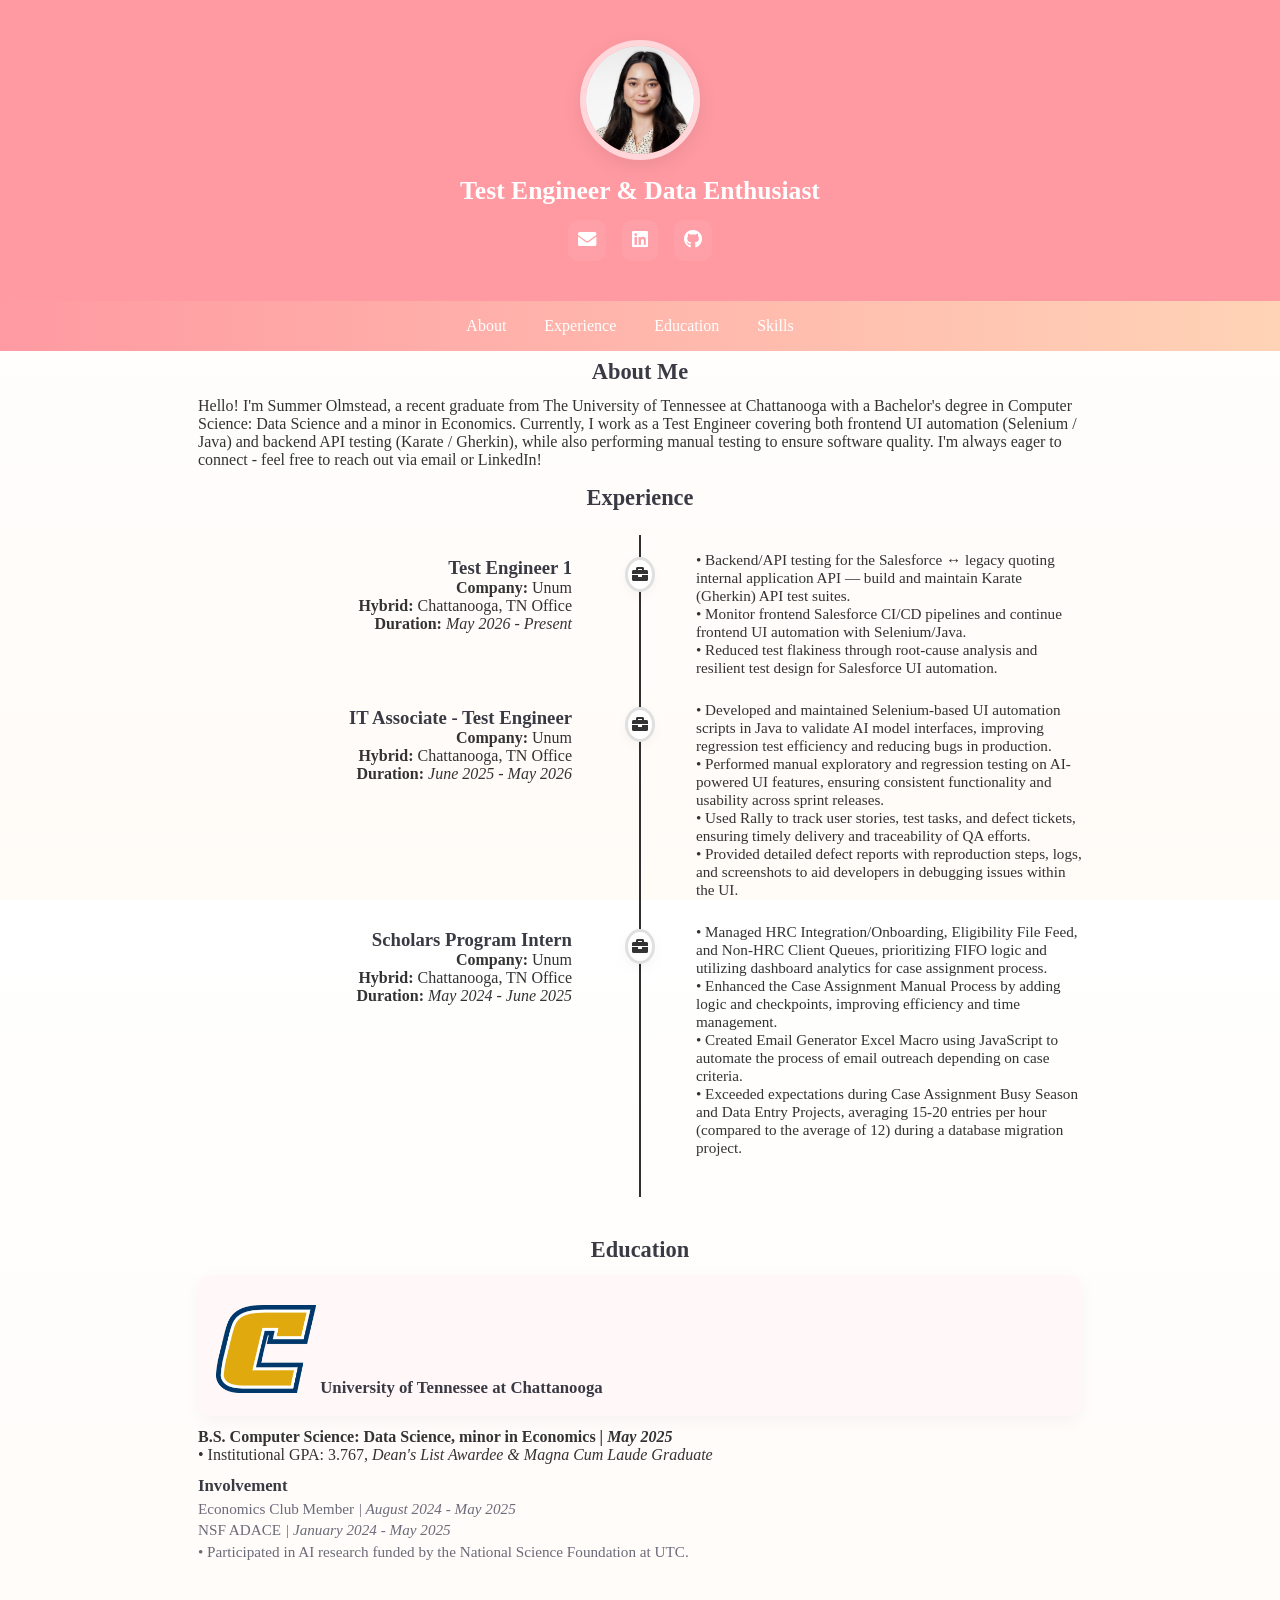
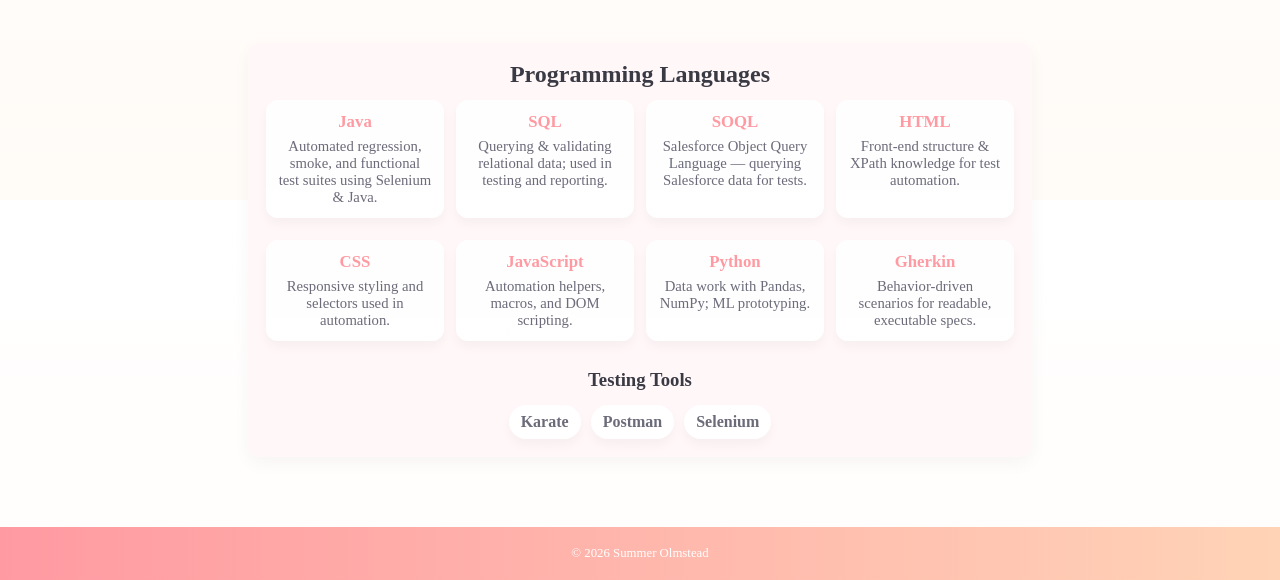
==== commit 42abd954: "Update for promotion!" ====
--- a/index.html
+++ b/index.html
@@ -39,8 +39,8 @@
         <h2>About Me</h2>
         <div class="profile-container">
         <p> Hello! I'm Summer Olmstead, a recent graduate from The University of Tennessee at Chattanooga with a Bachelor's degree
-        in Computer Science: Data Science and a minor in Economics. Currently, I work as a Test Engineer, leveraging Selenium
-        and Java to develop automated test scripts, while also performing manual testing to ensure software quality. I'm always
+        in Computer Science: Data Science and a minor in Economics. Currently, I work as a Test Engineer covering both frontend UI automation (Selenium / Java) and backend API testing (Karate /
+        Gherkin), while also performing manual testing to ensure software quality. I'm always
         eager to connect - feel free to reach out via email or LinkedIn! </p>
         
         </div>
@@ -51,13 +51,35 @@
         <div class="timeline">
             <div class="timeline-line"></div> <!-- Single vertical line -->
     
+            <div class="timeline-item">
+                <!-- Left content -->
+                <div class="timeline-content left">
+                    <h3>Test Engineer 1 </h3>
+                    <p><strong>Company:</strong> Unum</p>
+                    <p><strong>Hybrid:</strong> Chattanooga, TN Office</p>
+                    <p><strong>Duration:</strong> <em> May 2026 - Present </em></p>
+                </div>
+            
+                <!-- Icon -->
+                <div class="timeline-icon">
+                    <i class="fas fa-briefcase"></i>
+                </div>
+            
+                <!-- Right content -->
+                <div class="timeline-content right">
+                    <p>• Backend/API testing for the Salesforce ↔ legacy quoting internal application API — build and maintain Karate (Gherkin) API test suites.</p>
+                    <p>• Monitor frontend Salesforce CI/CD pipelines and continue frontend UI automation with Selenium/Java.</p>
+                    <p>• Reduced test flakiness through root-cause analysis and resilient test design for Salesforce UI automation.</p>
+                </div>
+            </div>
+
             <div class="timeline-item">
                 <!-- Left content -->
                 <div class="timeline-content left">
                     <h3>IT Associate - Test Engineer</h3>
                     <p><strong>Company:</strong> Unum</p>
                     <p><strong>Hybrid:</strong> Chattanooga, TN Office</p>
-                    <p><strong>Duration:</strong> <em> June 2025 - Present </em></p>
+                    <p><strong>Duration:</strong> <em> June 2025 - May 2026 </em></p>
                 </div>
     
                 <!-- Icon -->
@@ -67,7 +89,7 @@
     
                 <!-- Right content -->
                 <div class="timeline-content right">
-                    <p>• Developed and maintained Selenium-based UI automation scripts in Java to validate Quote Assist AI model interfaces,
+                    <p>• Developed and maintained Selenium-based UI automation scripts in Java to validate AI model interfaces,
                         improving regression test efficiency and reducing bugs in production.</p>
                     <p>• Performed manual exploratory and regression testing on AI-powered UI features, ensuring consistent functionality
                         and usability across sprint releases.</p>
--- a/Resume.css
+++ b/Resume.css
@@ -148,6 +148,31 @@
     .timeline-item{grid-template-columns:40px 1fr;grid-template-areas:"icon content";column-gap:12px}
     .timeline-icon{grid-column:1;justify-self:start}
     .timeline-content.left, .timeline-content.right{grid-column:2;text-align:left;padding:0}
+}
+
+/* Mobile timeline safety: hide the vertical line on small devices to avoid visual overlap
+   and ensure clear stacking of items. This override uses !important to beat legacy rules. */
+@media (max-width: 600px) {
+    .timeline-line {
+        display: none !important;
+        visibility: hidden !important;
+    }
+    .timeline-item {
+        display: grid !important;
+        grid-template-columns: 40px 1fr !important;
+        column-gap: 12px !important;
+        align-items: start !important;
+    }
+    .timeline-icon {
+        justify-self: start !important;
+        margin-top: 4px !important;
+    }
+    .timeline-content.left, .timeline-content.right {
+        grid-column: 2 !important;
+        text-align: left !important;
+        padding: 6px 0 !important;
+        width: 100% !important;
+    }
 }
 
 /* Page width consistency and header/footer gradient */
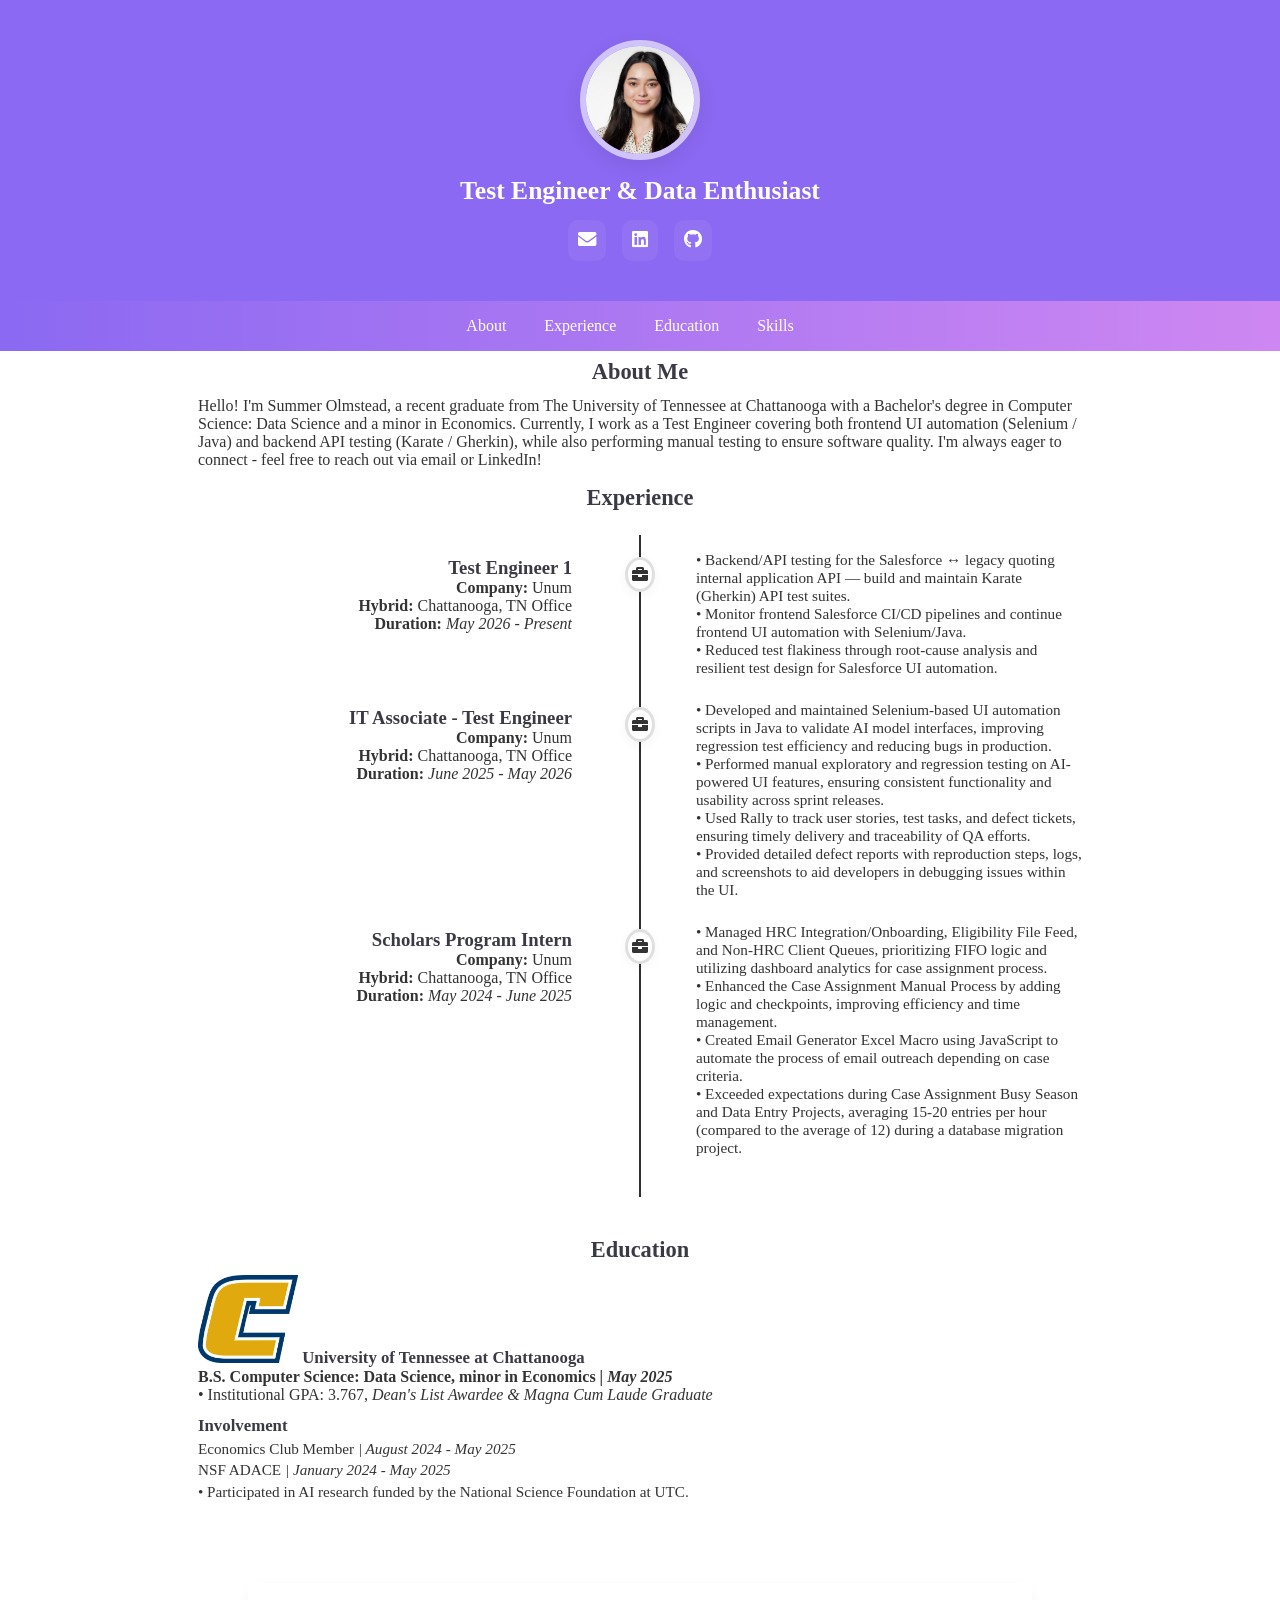
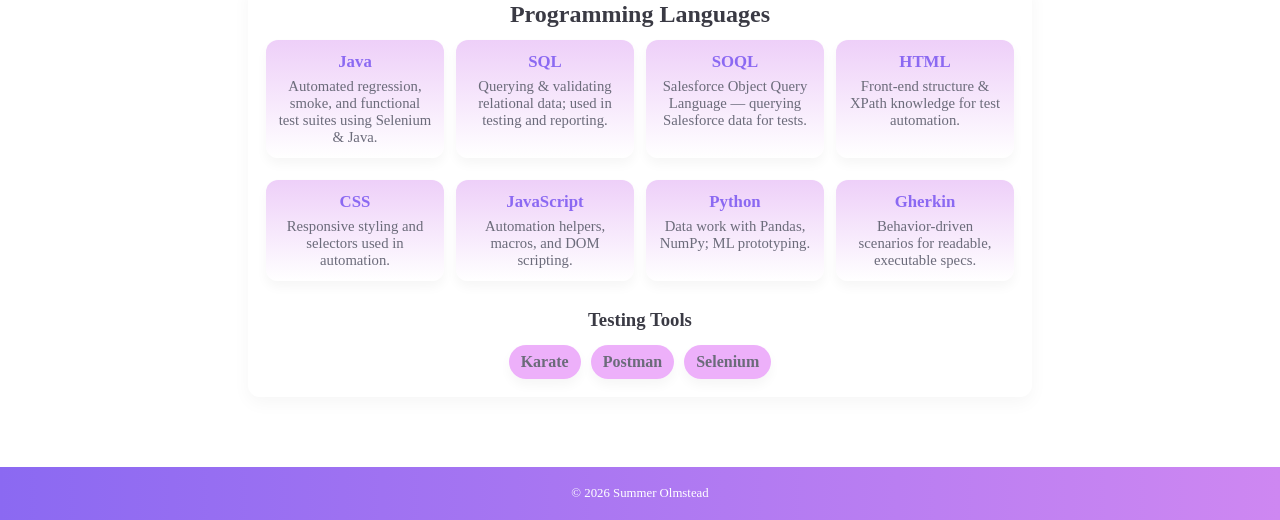
==== commit 815add13: "Small UI Update" ====
--- a/index.html
+++ b/index.html
@@ -1,8 +1,6 @@
 <!-- 
  @ Summer Olmstead 
- 1/2/2025 - last updated 4/30/2025
- version 2.1
-Hello! This is some starter code for my website for my resume :) -->
+Hello! :) v3 -->
 <!DOCTYPE html>
 <html lang="en">
 <head>
@@ -42,17 +40,14 @@
         in Computer Science: Data Science and a minor in Economics. Currently, I work as a Test Engineer covering both frontend UI automation (Selenium / Java) and backend API testing (Karate /
         Gherkin), while also performing manual testing to ensure software quality. I'm always
         eager to connect - feel free to reach out via email or LinkedIn! </p>
-        
         </div>
     </section>
 
     <section id="experience">
         <h2>Experience</h2>
         <div class="timeline">
-            <div class="timeline-line"></div> <!-- Single vertical line -->
-    
+            <div class="timeline-line"></div> 
             <div class="timeline-item">
-                <!-- Left content -->
                 <div class="timeline-content left">
                     <h3>Test Engineer 1 </h3>
                     <p><strong>Company:</strong> Unum</p>
--- a/Resume.css
+++ b/Resume.css
@@ -7,22 +7,21 @@
 /* Import EB Garamond for the site */
 @import url('https://fonts.googleapis.com/css2?family=EB+Garamond:wght@400;600;700&display=swap');
 
-/* --- Modern / Cute theme overrides --- */
+
 :root{
-    --accent:#FF9AA2; /* soft pink */
-    --accent-2:#FFD3B6; /* peach */
+    --accent:#8b69f2; 
+    --accent-2:#ce87f2; 
     --muted:#6B6B7A;
     --card:#FFF7F8;
     --content-max-width: 900px;
 }
 
 body{
-    background: linear-gradient(180deg,#fff 0%, #FFFBF7 100%);
+    background: linear-gradient(180deg,#ffffff 0%, #ffffff 100%);
     color: #333;
 }
 
 .hero{
-    /* make the hero a full-bleed banner (override generic section rules) */
     width: 100%;
     max-width: 100%;
     margin: 0;
@@ -39,7 +38,7 @@
     width:120px;
     height:120px;
     border-radius:50%;
-    border:6px solid rgba(255,255,255,0.6);
+    border:6px solid rgba(255, 255, 255, 0.6);
     box-shadow: 0 6px 20px rgba(0,0,0,0.08);
     object-fit:cover;
 }
@@ -65,11 +64,11 @@
 section{background:transparent}
 
 /* make sections look like soft cards */
-section > .skills-category, section > .utc-logo, .projects-container{background:var(--card);border-radius:12px;padding:18px;margin:12px 0;box-shadow: 0 6px 18px rgba(0,0,0,0.04)}
+section > .skills-category, section > .projects-container{border-radius:12px;padding:18px;margin:12px 0;box-shadow: 0 6px 18px rgba(0,0,0,0.04)}
 
 /* Programming grid: cute badge-style skills */
 .programming-grid{display:grid;grid-template-columns:repeat(auto-fit,minmax(160px,1fr));gap:12px;margin-top:12px}
-.programming-grid .skill{background:linear-gradient(180deg,rgba(255,255,255,0.9),rgba(255,255,255,0.95));border-radius:12px;padding:12px;box-shadow:0 6px 12px rgba(0,0,0,0.04);text-align:center}
+.programming-grid .skill{background:linear-gradient(180deg,rgba(236, 202, 248, 0.9),rgba(255,255,255,0.95));border-radius:12px;padding:12px;box-shadow:0 6px 12px rgba(0,0,0,0.04);text-align:center}
 .programming-grid .skill-name{font-weight:700;color:var(--accent);margin-bottom:6px;font-size:1.05rem}
 .programming-grid .skill p{font-size:0.92rem;color:var(--muted);margin:0}
 .programming-grid .skill:hover{transform:translateY(-4px);transition:transform 150ms ease, box-shadow 150ms ease;box-shadow:0 10px 20px rgba(0,0,0,0.06)}
@@ -86,7 +85,7 @@
 
 /* Testing tools chips */
 .testing-tools{display:flex;gap:10px;justify-content:center;margin-top:14px;flex-wrap:wrap}
-.tool-chip{background:rgba(255,255,255,0.95);padding:8px 12px;border-radius:999px;color:var(--muted);font-weight:600;box-shadow:0 6px 12px rgba(0,0,0,0.04)}
+.tool-chip{background:rgba(237, 172, 250, 0.95);padding:8px 12px;border-radius:999px;color:var(--muted);font-weight:600;box-shadow:0 6px 12px rgba(0,0,0,0.04)}
 .tool-chip:hover{transform:translateY(-3px);box-shadow:0 10px 18px rgba(0,0,0,0.06)}
 
 .testing-title{font-family:'EB Garamond', serif;text-align:center;margin-top:18px;margin-bottom:8px;color:#3a3a44}
@@ -101,7 +100,6 @@
 #education h3 + p,
 #education h3 ~ p {
     font-size: 0.95rem;
-    color: var(--muted);
     margin: 0.25em 0;
 }
 
@@ -192,9 +190,7 @@
 }
 footer p { max-width: var(--content-max-width); margin: 0 auto; }
 
-/* Make sure section widths align to the same content width */
 section, .hero-inner, .topbar-inner, .timeline { box-sizing: border-box; }
-
 
 body {
     font-family: 'EB Garamond', Georgia, serif;
@@ -205,13 +201,11 @@
     width: 100%;
   }
 
-/*ensure content stretches properly */
 main {
-    flex-grow: 1; /* makes the main content area grow and take up the available space */
+    flex-grow: 1; 
 }
 
 header {
-    background: linear-gradient(90deg,var(--accent), var(--accent-2));
     color: #fff;
     padding: 2em;
     text-align: center;
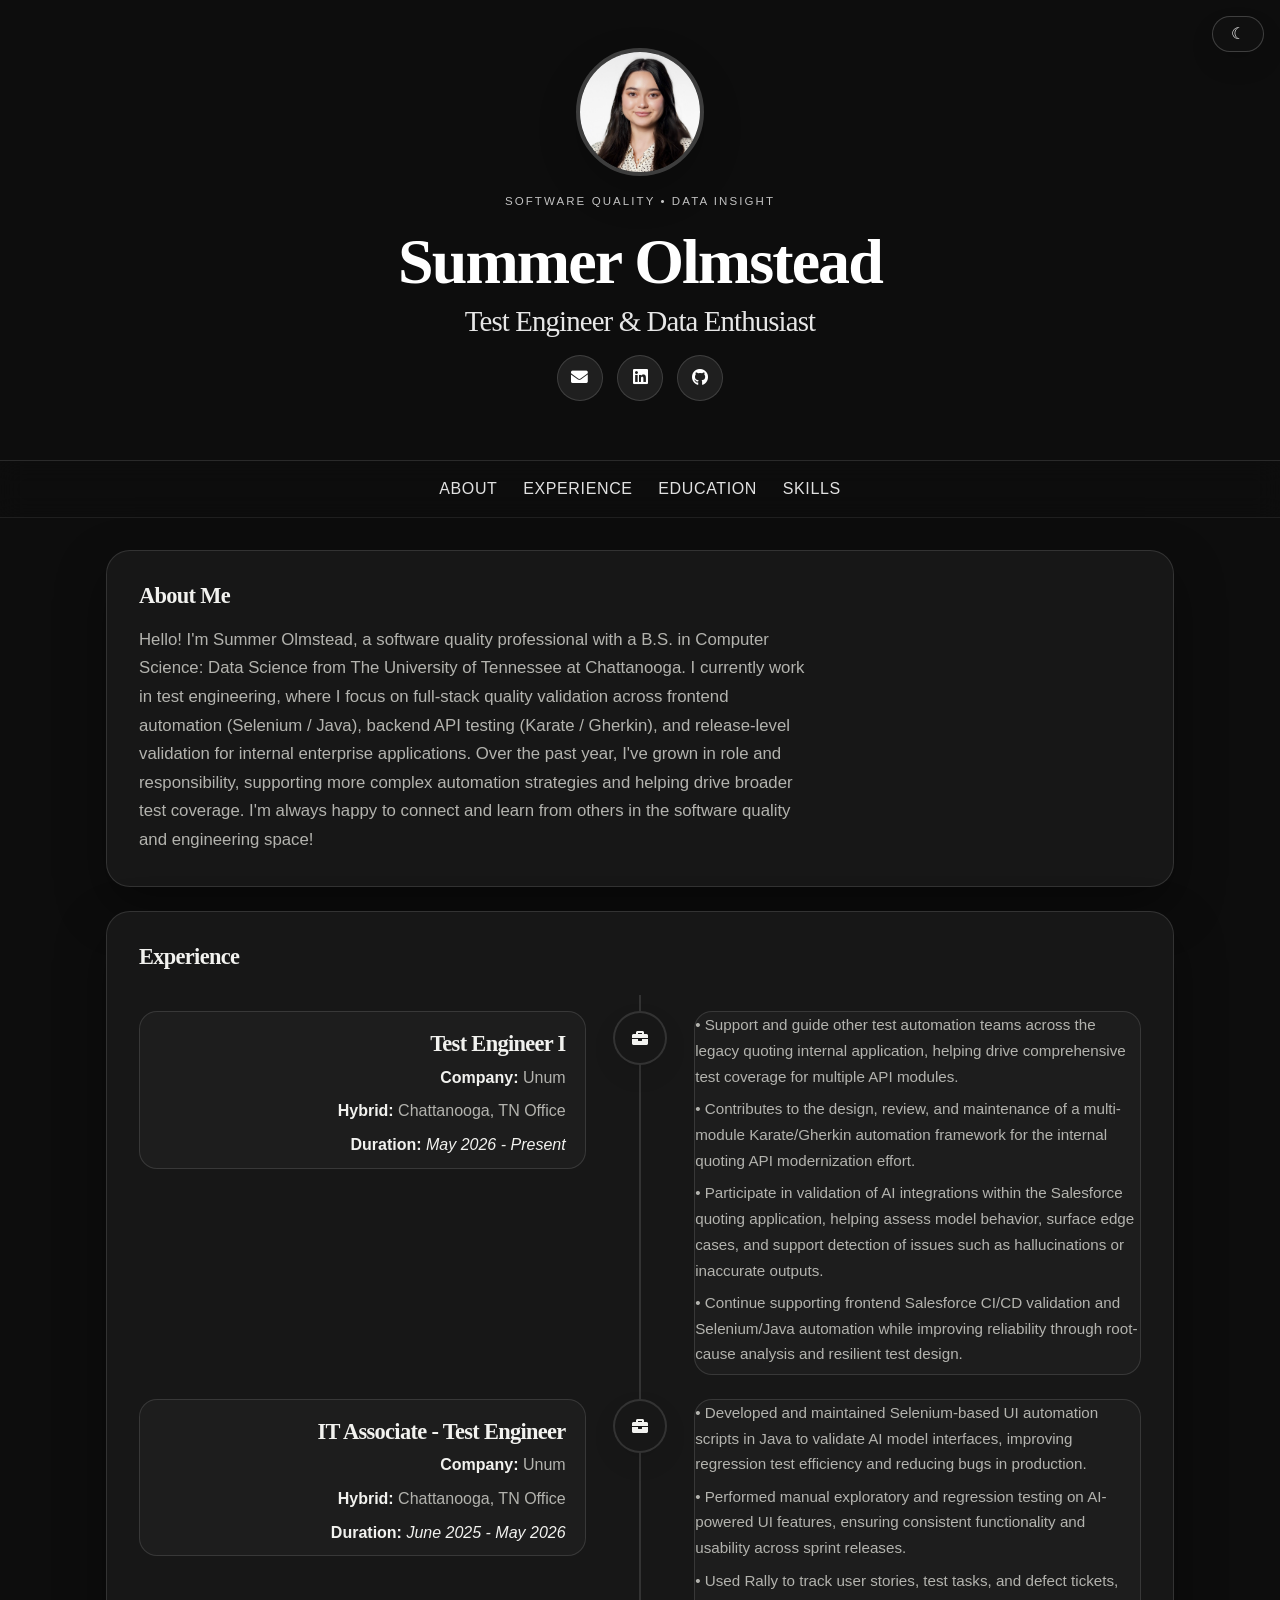
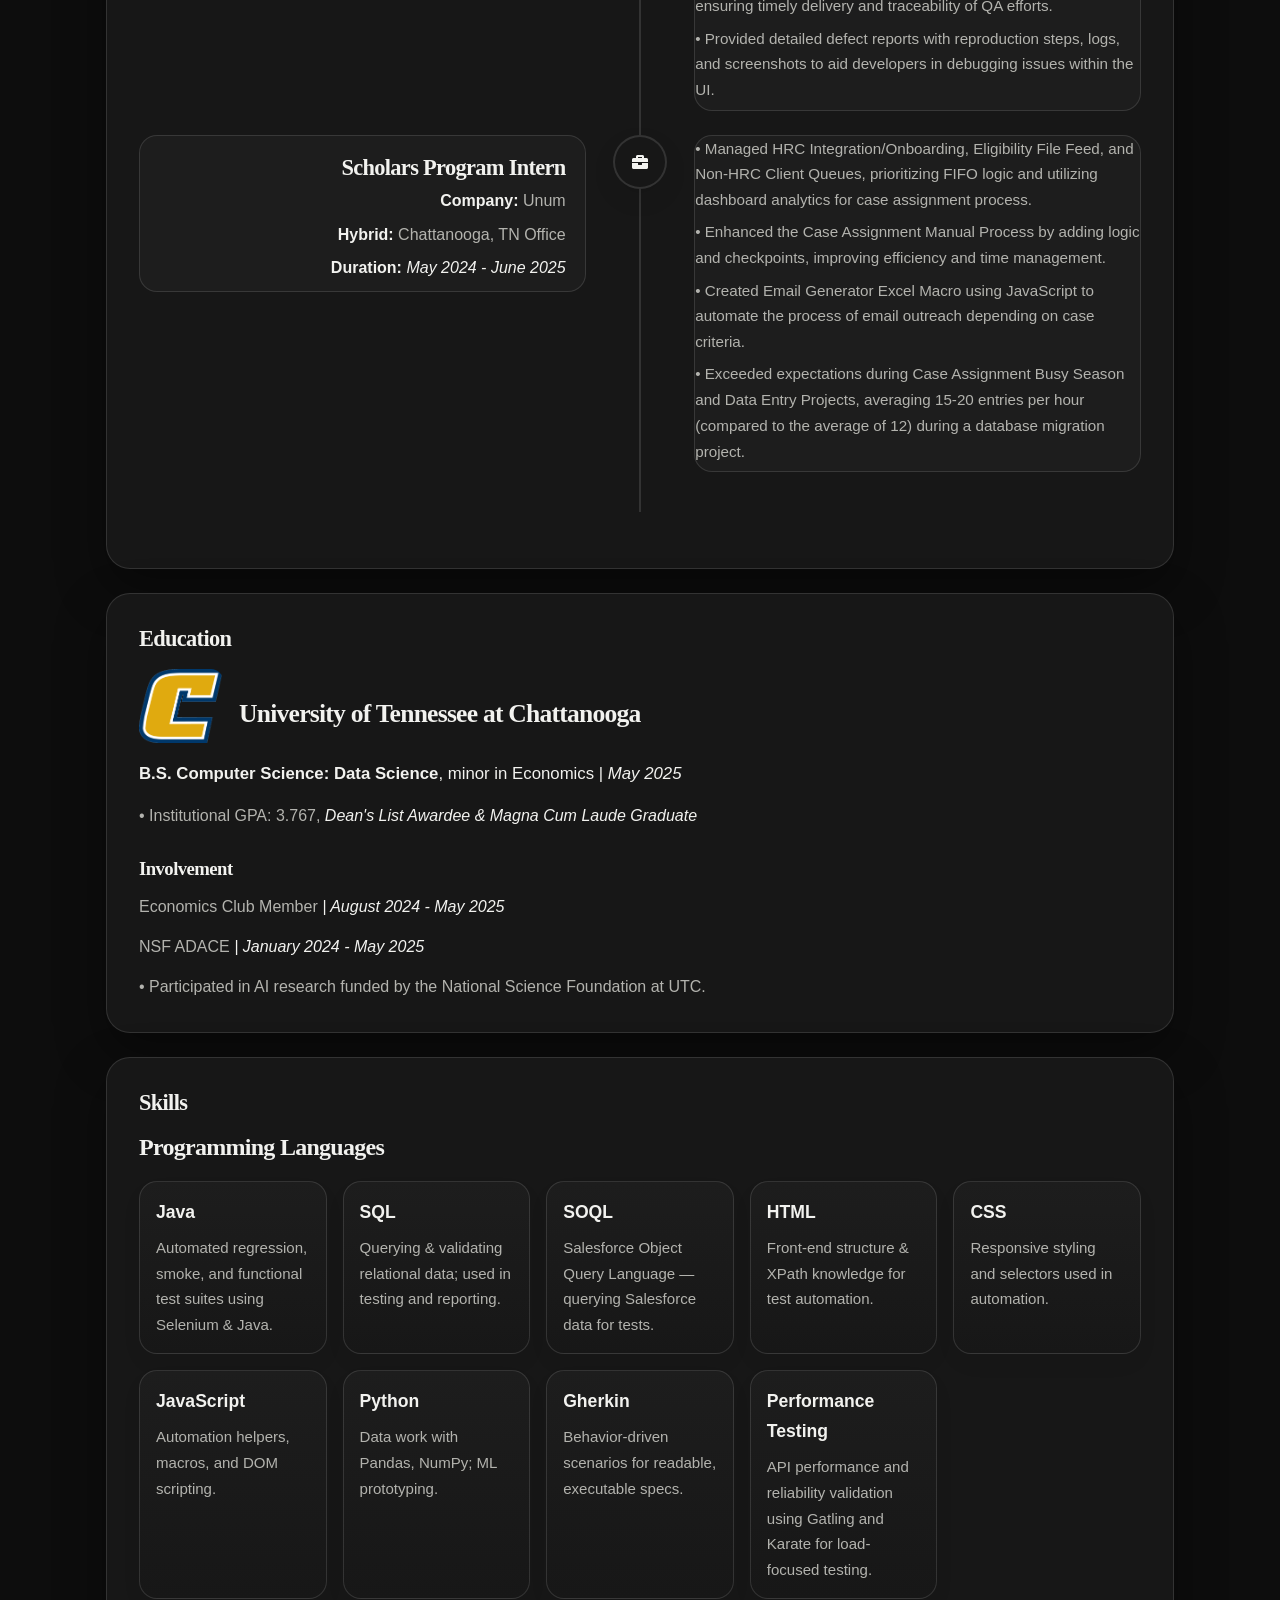
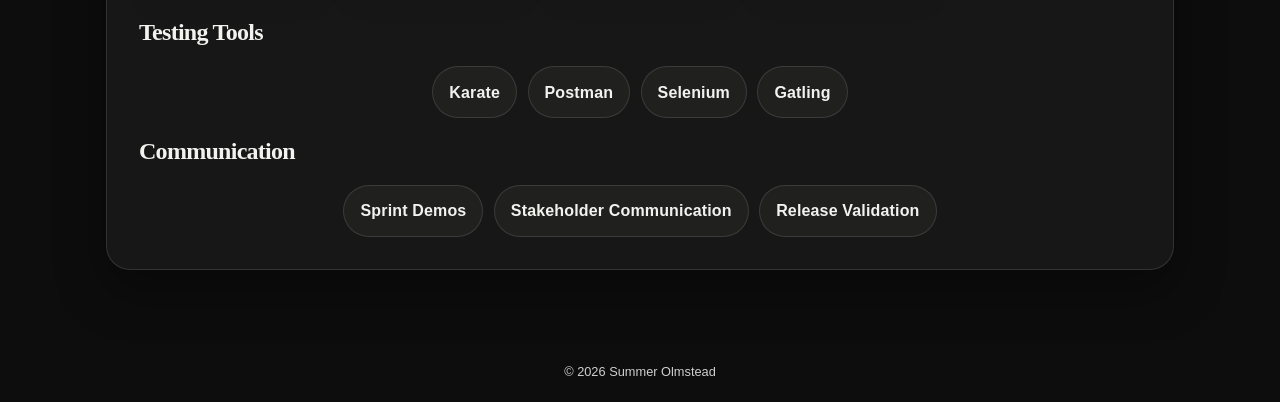
==== commit 8c7f7f87: "Modernization Update" ====
--- a/index.html
+++ b/index.html
@@ -1,221 +1,230 @@
 <!-- 
  @ Summer Olmstead 
-Hello! :) v3 -->
+Hello! :) v4 last updated 11/14/2026 -->
 <!DOCTYPE html>
 <html lang="en">
 <head>
     <meta charset="UTF-8">
     <meta name="viewport" content="width=device-width, initial-scale=1.0">
-    <meta name="description" content="Summer Olmstead's personal website. ">
-    <title> Summer Olmstead </title>
-    <link rel="stylesheet" href="Resume.css"> 
-    <link rel="stylesheet" href="https://cdnjs.cloudflare.com/ajax/libs/font-awesome/5.15.4/css/all.min.css"> <!-- good for social media icons automatically -->
+    <meta name="description" content="Summer Olmstead's personal website.">
+    <meta name="theme-color" content="#111111">
+    <title>Summer Olmstead</title>
+    <link rel="stylesheet" href="Resume.css">
+    <link rel="stylesheet" href="https://cdnjs.cloudflare.com/ajax/libs/font-awesome/5.15.4/css/all.min.css">
 </head>
 <body>
-    <section class="hero">
+    <header class="hero">
         <div class="hero-inner">
             <img src="summerolmstead.jpg" alt="Summer Olmstead" class="hero-img">
-            <h2>Test Engineer & Data Enthusiast</h2>
-            <div class="hero-social">
-                <a href="mailto:summerolmstead1@gmail.com" class="top-link"><i class="fas fa-envelope"></i></a>
-                <a href="https://www.linkedin.com/in/summer-olmstead/" target="_blank" rel="noopener noreferrer" class="top-link"><i class="fab fa-linkedin"></i></a>
-                <a href="https://github.com/summerolmstead" target="_blank" class="top-link"><i class="fab fa-github"></i></a>
-            </div>
+            <p class="eyebrow">Software Quality • Data Insight</p>
+            <h1>Summer Olmstead</h1>
+            <h2>Test Engineer &amp; Data Enthusiast</h2>
+            <div class="hero-social" aria-label="Social links">
+                <a href="mailto:summerolmstead1@gmail.com" class="top-link" aria-label="Email Summer"><i class="fas fa-envelope"></i></a>
+                <a href="https://www.linkedin.com/in/summer-olmstead/" target="_blank" rel="noopener noreferrer" class="top-link" aria-label="LinkedIn profile"><i class="fab fa-linkedin"></i></a>
+                <a href="https://github.com/summerolmstead" target="_blank" rel="noopener noreferrer" class="top-link" aria-label="GitHub profile"><i class="fab fa-github"></i></a>
+            </div>
+            <button class="theme-toggle" id="themeToggle" type="button" aria-label="Toggle light or dark mode">
+                <span class="toggle-icons" aria-hidden="true">
+                    <span class="icon sun">☀</span>
+                    <span class="icon moon">☾</span>
+                </span>
+            </button>
         </div>
-    </section>
-
-    <nav>
+    </header>
+
+    <nav aria-label="Main navigation">
         <ul>
             <li><a href="#about">About</a></li>
             <li><a href="#experience">Experience</a></li>
-            <li><a href ="#education">Education</a></li>
+            <li><a href="#education">Education</a></li>
             <li><a href="#skills">Skills</a></li>
         </ul>
     </nav>
 
-    <section id="about">
-        <h2>About Me</h2>
-        <div class="profile-container">
-        <p> Hello! I'm Summer Olmstead, a recent graduate from The University of Tennessee at Chattanooga with a Bachelor's degree
-        in Computer Science: Data Science and a minor in Economics. Currently, I work as a Test Engineer covering both frontend UI automation (Selenium / Java) and backend API testing (Karate /
-        Gherkin), while also performing manual testing to ensure software quality. I'm always
-        eager to connect - feel free to reach out via email or LinkedIn! </p>
-        </div>
-    </section>
-
-    <section id="experience">
-        <h2>Experience</h2>
-        <div class="timeline">
-            <div class="timeline-line"></div> 
-            <div class="timeline-item">
-                <div class="timeline-content left">
-                    <h3>Test Engineer 1 </h3>
-                    <p><strong>Company:</strong> Unum</p>
-                    <p><strong>Hybrid:</strong> Chattanooga, TN Office</p>
-                    <p><strong>Duration:</strong> <em> May 2026 - Present </em></p>
-                </div>
-            
-                <!-- Icon -->
-                <div class="timeline-icon">
-                    <i class="fas fa-briefcase"></i>
-                </div>
-            
-                <!-- Right content -->
-                <div class="timeline-content right">
-                    <p>• Backend/API testing for the Salesforce ↔ legacy quoting internal application API — build and maintain Karate (Gherkin) API test suites.</p>
-                    <p>• Monitor frontend Salesforce CI/CD pipelines and continue frontend UI automation with Selenium/Java.</p>
-                    <p>• Reduced test flakiness through root-cause analysis and resilient test design for Salesforce UI automation.</p>
-                </div>
-            </div>
-
-            <div class="timeline-item">
-                <!-- Left content -->
-                <div class="timeline-content left">
-                    <h3>IT Associate - Test Engineer</h3>
-                    <p><strong>Company:</strong> Unum</p>
-                    <p><strong>Hybrid:</strong> Chattanooga, TN Office</p>
-                    <p><strong>Duration:</strong> <em> June 2025 - May 2026 </em></p>
-                </div>
-    
-                <!-- Icon -->
-                <div class="timeline-icon">
-                    <i class="fas fa-briefcase"></i>
-                </div>
-    
-                <!-- Right content -->
-                <div class="timeline-content right">
-                    <p>• Developed and maintained Selenium-based UI automation scripts in Java to validate AI model interfaces,
-                        improving regression test efficiency and reducing bugs in production.</p>
-                    <p>• Performed manual exploratory and regression testing on AI-powered UI features, ensuring consistent functionality
-                        and usability across sprint releases.</p>
-                    <p>• Used Rally to track user stories, test tasks, and defect tickets, ensuring timely delivery and traceability of QA
-                        efforts.</p>
-                    <p>• Provided detailed defect reports with reproduction steps, logs, and screenshots to aid developers in debugging
-                        issues within the UI.</p>
-                </div>
-            </div>
-    
-            <div class="timeline-item">
-                <div class="timeline-content left">
-                    <h3>Scholars Program Intern</h3>
-                    <p><strong>Company:</strong> Unum</p>
-                    <p><strong>Hybrid:</strong> Chattanooga, TN Office</p>
-                    <p><strong>Duration:</strong> <em> May 2024 - June 2025 </em></p>
-                </div>
-    
-                <div class="timeline-icon">
-                    <i class="fas fa-briefcase"></i>
-                </div>
-    
-                <div class="timeline-content right">
-                    <p>• Managed HRC Integration/Onboarding, Eligibility File Feed, and Non-HRC Client Queues, prioritizing FIFO logic and
-                        utilizing dashboard analytics for case assignment process.</p>
-                    <p>• Enhanced the Case Assignment Manual Process by adding logic and checkpoints, improving efficiency and time
-                        management.</p>
-                    <p>• Created Email Generator Excel Macro using JavaScript to automate the process of email outreach depending on case
-                        criteria.</p>
-                    <p>• Exceeded expectations during Case Assignment Busy Season and Data Entry Projects, averaging 15-20 entries per hour
-                        (compared to the average of 12) during a database migration project.</p>
-                </div>
-            </div>
-    
-            <!-- More timeline items as needed -->
-        </div>
-    </section>
-
-    <section id="education">
-        <h2>Education</h2>
-         <div class="utc-logo">
-            <h3> <img src="University_of_Tennessee_at_Chattanooga_athletics_logo.png" alt="UTC Logo" width="100" /> University of Tennessee at Chattanooga  </h3>
-        </div>
-        <h4><p>B.S. Computer Science: Data Science, minor in Economics | <em> May 2025 </em> </p> </h4>
-        <p>• Institutional GPA: 3.767,<em> Dean's List Awardee & Magna Cum Laude Graduate</em> </p>
-        <h3>Involvement</h3>
-
-       <p> Economics Club Member<em> | August 2024 - May 2025 </em></p>
-
-        <p> NSF ADACE <em> | January 2024 - May 2025 </em></p>
-        <p>• Participated in AI research funded by the National Science Foundation at UTC.</p>
-    
-    </section>
-
-        <section id="skills">
-                <div class="skills-category">
-                    <h2 class="dropdown-header">
-                        Programming Languages
-                    </h2>
-
-                    <!-- Always-visible programming grid (cute badges) -->
-                    <div class="programming-grid">
-                        <div class="skill">
-                            <div class="skill-name">Java</div>
-                            <p>Automated regression, smoke, and functional test suites using Selenium & Java.</p>
-                        </div>
-
-                        <div class="skill">
-                            <div class="skill-name">SQL</div>
-                            <p>Querying & validating relational data; used in testing and reporting.</p>
-                        </div>
-
-                        <div class="skill">
-                            <div class="skill-name">SOQL</div>
-                            <p>Salesforce Object Query Language — querying Salesforce data for tests.</p>
-                        </div>
-
-                        <div class="skill">
-                            <div class="skill-name">HTML</div>
-                            <p>Front-end structure & XPath knowledge for test automation.</p>
-                        </div>
-
-                        <div class="skill">
-                            <div class="skill-name">CSS</div>
-                            <p>Responsive styling and selectors used in automation.</p>
-                        </div>
-
-                        <div class="skill">
-                            <div class="skill-name">JavaScript</div>
-                            <p>Automation helpers, macros, and DOM scripting.</p>
-                        </div>
-
-                        <div class="skill">
-                            <div class="skill-name">Python</div>
-                            <p>Data work with Pandas, NumPy; ML prototyping.</p>
-                        </div>
-            
-                                    <div class="skill">
-                                        <div class="skill-name">Gherkin</div>
-                                        <p>Behavior-driven scenarios for readable, executable specs.</p>
-                                    </div>
-
-                        </div>
-                        <!-- Testing tools chips under Programming Languages -->
-                        <h3 class="testing-title">Testing Tools</h3>
-                        <div class="testing-tools" aria-label="Testing Tools">
-                            <div class="tool-chip">Karate</div>
-                            <div class="tool-chip">Postman</div>
-                            <div class="tool-chip">Selenium</div>
-                        </div>
-                    </div>
-                </div>
-            </section>
+    <main class="page-shell">
+        <section id="about" class="panel">
+            <h2>About Me</h2>
+            <div class="profile-container">
+                <p>Hello! I'm Summer Olmstead, a software quality professional with a B.S. in Computer Science: Data Science from The University of Tennessee at Chattanooga. I currently work in test engineering, where I focus on full-stack quality validation across frontend automation (Selenium / Java), backend API testing (Karate / Gherkin), and release-level validation for internal enterprise applications. Over the past year, I've grown in role and responsibility, supporting more complex automation strategies and helping drive broader test coverage. I'm always happy to connect and learn from others in the software quality and engineering space!</p>
+            </div>
+        </section>
+
+        <section id="experience" class="panel">
+            <h2>Experience</h2>
+            <div class="timeline">
+                <div class="timeline-line"></div>
+
+                <div class="timeline-item">
+                    <div class="timeline-content left">
+                        <h3>Test Engineer I</h3>
+                        <p><strong>Company:</strong> Unum</p>
+                        <p><strong>Hybrid:</strong> Chattanooga, TN Office</p>
+                        <p><strong>Duration:</strong> <em>May 2026 - Present</em></p>
+                    </div>
+
+                    <div class="timeline-icon">
+                        <i class="fas fa-briefcase"></i>
+                    </div>
+
+                    <div class="timeline-content right">
+                        <p>• Support and guide other test automation teams across the legacy quoting internal application, helping drive comprehensive test coverage for multiple API modules.</p>
+                        <p>• Contributes to the design, review, and maintenance of a multi-module Karate/Gherkin automation framework for the internal quoting API modernization effort.</p>
+                        <p>• Participate in validation of AI integrations within the Salesforce quoting application, helping assess model behavior, surface edge cases, and support detection of issues such as hallucinations or inaccurate outputs.</p>
+                        <p>• Continue supporting frontend Salesforce CI/CD validation and Selenium/Java automation while improving reliability through root-cause analysis and resilient test design.</p>
+                    </div>
+                </div>
+
+                <div class="timeline-item">
+                    <div class="timeline-content left">
+                        <h3>IT Associate - Test Engineer</h3>
+                        <p><strong>Company:</strong> Unum</p>
+                        <p><strong>Hybrid:</strong> Chattanooga, TN Office</p>
+                        <p><strong>Duration:</strong> <em>June 2025 - May 2026</em></p>
+                    </div>
+
+                    <div class="timeline-icon">
+                        <i class="fas fa-briefcase"></i>
+                    </div>
+
+                    <div class="timeline-content right">
+                        <p>• Developed and maintained Selenium-based UI automation scripts in Java to validate AI model interfaces, improving regression test efficiency and reducing bugs in production.</p>
+                        <p>• Performed manual exploratory and regression testing on AI-powered UI features, ensuring consistent functionality and usability across sprint releases.</p>
+                        <p>• Used Rally to track user stories, test tasks, and defect tickets, ensuring timely delivery and traceability of QA efforts.</p>
+                        <p>• Provided detailed defect reports with reproduction steps, logs, and screenshots to aid developers in debugging issues within the UI.</p>
+                    </div>
+                </div>
+
+                <div class="timeline-item">
+                    <div class="timeline-content left">
+                        <h3>Scholars Program Intern</h3>
+                        <p><strong>Company:</strong> Unum</p>
+                        <p><strong>Hybrid:</strong> Chattanooga, TN Office</p>
+                        <p><strong>Duration:</strong> <em>May 2024 - June 2025</em></p>
+                    </div>
+
+                    <div class="timeline-icon">
+                        <i class="fas fa-briefcase"></i>
+                    </div>
+
+                    <div class="timeline-content right">
+                        <p>• Managed HRC Integration/Onboarding, Eligibility File Feed, and Non-HRC Client Queues, prioritizing FIFO logic and utilizing dashboard analytics for case assignment process.</p>
+                        <p>• Enhanced the Case Assignment Manual Process by adding logic and checkpoints, improving efficiency and time management.</p>
+                        <p>• Created Email Generator Excel Macro using JavaScript to automate the process of email outreach depending on case criteria.</p>
+                        <p>• Exceeded expectations during Case Assignment Busy Season and Data Entry Projects, averaging 15-20 entries per hour (compared to the average of 12) during a database migration project.</p>
+                    </div>
+                </div>
+            </div>
+        </section>
+
+        <section id="education" class="panel">
+            <h2>Education</h2>
+            <div class="education-card">
+                <div class="utc-logo">
+                    <img src="University_of_Tennessee_at_Chattanooga_athletics_logo.png" alt="UTC Logo" width="100">
+                    <h3>University of Tennessee at Chattanooga</h3>
+                </div>
+                <p class="degree"><strong>B.S. Computer Science: Data Science</strong>, minor in Economics | <em>May 2025</em></p>
+                <p>• Institutional GPA: 3.767, <em>Dean's List Awardee &amp; Magna Cum Laude Graduate</em></p>
+                <h3>Involvement</h3>
+                <p>Economics Club Member <em>| August 2024 - May 2025</em></p>
+                <p>NSF ADACE <em>| January 2024 - May 2025</em></p>
+                <p>• Participated in AI research funded by the National Science Foundation at UTC.</p>
+            </div>
+        </section>
+
+        <section id="skills" class="panel">
+            <h2>Skills</h2>
+            <div class="skills-category">
+                <h3 class="skills-section-title">Programming Languages</h3>
+                <div class="programming-grid" aria-label="Programming languages">
+                    <div class="skill">
+                        <div class="skill-name">Java</div>
+                        <p>Automated regression, smoke, and functional test suites using Selenium &amp; Java.</p>
+                    </div>
+
+                    <div class="skill">
+                        <div class="skill-name">SQL</div>
+                        <p>Querying &amp; validating relational data; used in testing and reporting.</p>
+                    </div>
+
+                    <div class="skill">
+                        <div class="skill-name">SOQL</div>
+                        <p>Salesforce Object Query Language — querying Salesforce data for tests.</p>
+                    </div>
+
+                    <div class="skill">
+                        <div class="skill-name">HTML</div>
+                        <p>Front-end structure &amp; XPath knowledge for test automation.</p>
+                    </div>
+
+                    <div class="skill">
+                        <div class="skill-name">CSS</div>
+                        <p>Responsive styling and selectors used in automation.</p>
+                    </div>
+
+                    <div class="skill">
+                        <div class="skill-name">JavaScript</div>
+                        <p>Automation helpers, macros, and DOM scripting.</p>
+                    </div>
+
+                    <div class="skill">
+                        <div class="skill-name">Python</div>
+                        <p>Data work with Pandas, NumPy; ML prototyping.</p>
+                    </div>
+
+                    <div class="skill">
+                        <div class="skill-name">Gherkin</div>
+                        <p>Behavior-driven scenarios for readable, executable specs.</p>
+                    </div>
+
+                    <div class="skill">
+                        <div class="skill-name">Performance Testing</div>
+                        <p>API performance and reliability validation using Gatling and Karate for load-focused testing.</p>
+                    </div>
+                </div>
+
+                <h3 class="testing-title">Testing Tools</h3>
+                <div class="testing-tools" aria-label="Testing tools">
+                    <div class="tool-chip">Karate</div>
+                    <div class="tool-chip">Postman</div>
+                    <div class="tool-chip">Selenium</div>
+                    <div class="tool-chip">Gatling</div>
+                </div>
+
+                <h3 class="testing-title">Communication</h3>
+                <div class="testing-tools" aria-label="Communication strengths">
+                    <div class="tool-chip">Sprint Demos</div>
+                    <div class="tool-chip">Stakeholder Communication</div>
+                    <div class="tool-chip">Release Validation</div>
+                </div>
+            </div>
+        </section>
+    </main>
+
+    <footer>
+        <p>&copy; 2026 Summer Olmstead</p>
+    </footer>
 
     <script>
-        //javaScript for toggling the dropdown
-        function toggleDropdown(id) 
-        {
-            const content = document.getElementById(id);
-            const arrow = content.previousElementSibling.querySelector('.arrow');
-  
-            //toggle visibility of the dropdown content
-            content.classList.toggle('show');
-            //toggle the rotation of the arrow
-            arrow.classList.toggle('rotated');
+        const root = document.documentElement;
+        const toggleButton = document.getElementById('themeToggle');
+        const storedTheme = localStorage.getItem('theme');
+
+        function applyTheme(theme) {
+            root.setAttribute('data-theme', theme);
+            toggleButton.setAttribute('aria-pressed', String(theme === 'dark'));
         }
+
+        const preferredTheme = storedTheme || 'dark';
+        applyTheme(preferredTheme);
+
+        toggleButton.addEventListener('click', () => {
+            const nextTheme = root.getAttribute('data-theme') === 'dark' ? 'light' : 'dark';
+            applyTheme(nextTheme);
+            localStorage.setItem('theme', nextTheme);
+        });
     </script>
 </body>
-<footer>
-    <p>&copy; 2026 Summer Olmstead</p>
-</footer>
 </html>
 
-
--- a/Resume.css
+++ b/Resume.css
@@ -1,523 +1,517 @@
+:root {
+    --bg: #cfcfc9;
+    --bg-elevated: #e7e7e1;
+    --bg-soft: #c9cbc5;
+    --surface: rgba(255, 255, 255, 0.7);
+    --hero: #111111;
+    --nav: #111111;
+    --text: #171717;
+    --muted: #2f2f2d;
+    --border: rgba(17, 17, 17, 0.15);
+    --shadow: 0 20px 50px rgba(17, 17, 17, 0.08);
+    --chip: #d9d9d3;
+    --chip-text: #111111;
+    --content-max-width: 1100px;
+}
+
+html[data-theme='dark'] {
+    --bg: #0d0d0d;
+    --bg-elevated: #171717;
+    --bg-soft: #1d1d1d;
+    --surface: rgba(255, 255, 255, 0.03);
+    --hero: #0b0b0b;
+    --nav: #111111;
+    --text: #f2f2ef;
+    --muted: #b3b3ae;
+    --border: rgba(255, 255, 255, 0.12);
+    --shadow: 0 20px 50px rgba(0, 0, 0, 0.36);
+    --chip: #20201f;
+    --chip-text: #f2f2ef;
+}
+
 * {
     margin: 0;
     padding: 0;
     box-sizing: border-box;
 }
 
-/* Import EB Garamond for the site */
-@import url('https://fonts.googleapis.com/css2?family=EB+Garamond:wght@400;600;700&display=swap');
-
-
-:root{
-    --accent:#8b69f2; 
-    --accent-2:#ce87f2; 
-    --muted:#6B6B7A;
-    --card:#FFF7F8;
-    --content-max-width: 900px;
-}
-
-body{
-    background: linear-gradient(180deg,#ffffff 0%, #ffffff 100%);
-    color: #333;
-}
-
-.hero{
+html {
+    scroll-behavior: smooth;
+}
+
+body {
+    font-family: "Segoe UI", Arial, sans-serif;
+    background: var(--bg);
+    color: var(--text);
+    line-height: 1.7;
+    transition: background 0.25s ease, color 0.25s ease;
+}
+
+img {
+    max-width: 100%;
+    display: block;
+}
+
+h1, h2, h3, h4 {
+    font-family: Georgia, "Times New Roman", serif;
+    line-height: 1.2;
+    letter-spacing: -0.03em;
+}
+
+p {
+    color: var(--muted);
+}
+
+strong {
+    color: var(--text);
+}
+
+em {
+    color: var(--text);
+}
+
+a {
+    color: var(--text);
+    text-decoration: none;
+}
+
+.hero {
+    background: var(--hero);
+    color: #f7f7f4;
+    padding: 3rem 1.25rem 2.4rem;
+    border-bottom: 1px solid var(--border);
+}
+
+.hero-inner {
+    max-width: var(--content-max-width);
+    margin: 0 auto;
+    text-align: center;
+}
+
+.hero-img {
+    width: 128px;
+    height: 128px;
+    border-radius: 50%;
+    object-fit: cover;
+    border: 4px solid rgba(255, 255, 255, 0.2);
+    box-shadow: 0 16px 40px rgba(0, 0, 0, 0.18);
+    margin: 0 auto 1rem;
+}
+
+.eyebrow {
+    text-transform: uppercase;
+    letter-spacing: 0.18em;
+    font-size: 0.72rem;
+    color: rgba(255, 255, 255, 0.75);
+    margin-bottom: 0.8rem;
+}
+
+.hero h1 {
+    font-size: clamp(2.4rem, 5vw, 4rem);
+    margin-bottom: 0.2rem;
+    color: #ffffff;
+}
+
+.hero h2 {
+    font-size: clamp(1.2rem, 2.5vw, 1.8rem);
+    font-weight: 500;
+    color: rgba(255, 255, 255, 0.9);
+    margin-bottom: 1rem;
+}
+
+.hero-social {
+    display: flex;
+    justify-content: center;
+    align-items: center;
+    gap: 0.9rem;
+    margin-bottom: 1.3rem;
+}
+
+.top-link {
+    display: inline-flex;
+    justify-content: center;
+    align-items: center;
+    width: 46px;
+    height: 46px;
+    border-radius: 50%;
+    background: rgba(255, 255, 255, 0.08);
+    border: 1px solid rgba(255, 255, 255, 0.14);
+    color: #ffffff;
+    transition: transform 0.2s ease, background 0.2s ease;
+}
+
+.top-link:hover,
+.top-link:focus-visible {
+    transform: translateY(-2px);
+    background: rgba(255, 255, 255, 0.14);
+}
+
+.top-link i {
+    font-size: 1.05rem;
+}
+
+.theme-toggle {
+    position: fixed;
+    top: 1rem;
+    right: 1rem;
+    z-index: 100;
+    display: inline-flex;
+    align-items: center;
+    justify-content: center;
+    width: 52px;
+    height: 36px;
+    border: 1px solid rgba(255, 255, 255, 0.2);
+    background: rgba(17, 17, 17, 0.92);
+    color: #ffffff;
+    border-radius: 999px;
+    padding: 0.35rem 0.5rem;
+    cursor: pointer;
+    box-shadow: 0 12px 24px rgba(0, 0, 0, 0.12);
+    transition: transform 0.2s ease, background 0.2s ease;
+}
+
+.theme-toggle:hover,
+.theme-toggle:focus-visible {
+    transform: translateY(-1px);
+    background: rgba(17, 17, 17, 1);
+}
+
+.toggle-icons {
+    position: relative;
+    display: inline-flex;
+    align-items: center;
+    justify-content: center;
     width: 100%;
-    max-width: 100%;
-    margin: 0;
-    padding: 40px 0;
-    background: var(--accent);
-}
-.hero-inner{
-    max-width: var(--content-max-width);
-    margin:0 auto;
-    text-align:center;
-}
-.hero-inner { padding: 0 16px; }
-.hero-img{
-    width:120px;
-    height:120px;
-    border-radius:50%;
-    border:6px solid rgba(255, 255, 255, 0.6);
-    box-shadow: 0 6px 20px rgba(0,0,0,0.08);
-    object-fit:cover;
-}
-.hero h2{font-family: 'EB Garamond', serif;font-size:1.6rem;margin:12px 0;color:#fff}
-.tagline{color:var(--muted);margin-top:6px}
-
-/* use EB Garamond for headings and timeline h3 */
-section h2, .timeline-content h3 {
-    font-family: 'EB Garamond', serif;
-    color: #3a3a44;
-}
-
-/* Center specific section headings for better visual alignment */
-#about h2, #experience h2, #education h2 {
-    text-align: center;
-    display: block;
-    width: 100%;
-    margin-left: auto;
-    margin-right: auto;
-    margin-bottom: 0.75rem;
-}
-
-section{background:transparent}
-
-/* make sections look like soft cards */
-section > .skills-category, section > .projects-container{border-radius:12px;padding:18px;margin:12px 0;box-shadow: 0 6px 18px rgba(0,0,0,0.04)}
-
-/* Programming grid: cute badge-style skills */
-.programming-grid{display:grid;grid-template-columns:repeat(auto-fit,minmax(160px,1fr));gap:12px;margin-top:12px}
-.programming-grid .skill{background:linear-gradient(180deg,rgba(236, 202, 248, 0.9),rgba(255,255,255,0.95));border-radius:12px;padding:12px;box-shadow:0 6px 12px rgba(0,0,0,0.04);text-align:center}
-.programming-grid .skill-name{font-weight:700;color:var(--accent);margin-bottom:6px;font-size:1.05rem}
-.programming-grid .skill p{font-size:0.92rem;color:var(--muted);margin:0}
-.programming-grid .skill:hover{transform:translateY(-4px);transition:transform 150ms ease, box-shadow 150ms ease;box-shadow:0 10px 20px rgba(0,0,0,0.06)}
-
-@media (max-width:480px){
-    .programming-grid{grid-template-columns:repeat(1,1fr);gap:10px}
-    .programming-grid .skill{padding:10px}
-}
-
-/* on wider screens prefer a 4-column layout for symmetry */
-@media (min-width:1100px){
-    .programming-grid{grid-template-columns:repeat(4,1fr)}
-}
-
-/* Testing tools chips */
-.testing-tools{display:flex;gap:10px;justify-content:center;margin-top:14px;flex-wrap:wrap}
-.tool-chip{background:rgba(237, 172, 250, 0.95);padding:8px 12px;border-radius:999px;color:var(--muted);font-weight:600;box-shadow:0 6px 12px rgba(0,0,0,0.04)}
-.tool-chip:hover{transform:translateY(-3px);box-shadow:0 10px 18px rgba(0,0,0,0.06)}
-
-.testing-title{font-family:'EB Garamond', serif;text-align:center;margin-top:18px;margin-bottom:8px;color:#3a3a44}
-
-/* Make the involvement lines under Education slightly smaller for better visual hierarchy */
-#education h3 {
-    font-size: 1.05rem;
-    margin-top: 12px;
-    color: #3a3a44;
-}
-
-#education h3 + p,
-#education h3 ~ p {
-    font-size: 0.95rem;
-    margin: 0.25em 0;
-}
-
-/* smaller paddings for mobile */
-@media (max-width:768px){
-    .hero{padding:28px 0}
-    .hero-img{width:96px;height:96px}
-    section{padding:12px}
-}
-
-/* hide project-related classes (safety) */
-.projects-container, .projects-grid, .project-item, #projects, #mini-projects{display:none !important}
-
-/* subtle link accent */
-a{color:var(--accent-2)}
-
-/* keep timeline readable but lighter */
-.timeline{background:transparent;padding:24px 0}
-.timeline-line{background:rgba(0,0,0,0.08)}
-.timeline-icon{border-color:rgba(0,0,0,0.12)}
-
-/* end modern theme */
-
-/* Topbar (compact) - legacy: icons are now in the hero but keep styles for .top-link */
-.top-link{color:#fff;font-size:1.05rem;text-decoration:none;padding:6px;border-radius:8px}
-.top-link:hover{background:rgba(255,255,255,0.12);color:#fff}
-
-/* Social icons inside the hero */
-.hero-social{display:flex;justify-content:center;gap:16px;margin-top:14px}
-.hero-social .top-link{background:rgba(255,255,255,0.06);padding:10px;border-radius:10px}
-.hero-social .top-link i{font-size:1.15rem}
-
-/* Robust timeline layout: grid on desktop, stacked on mobile */
-.timeline{max-width:var(--content-max-width);margin:20px auto;padding:30px 0;position:relative}
-.timeline-line{position:absolute;left:50%;top:0;bottom:0;width:2px;background:rgba(0,0,0,0.12)}
-.timeline-item{display:grid;grid-template-columns:1fr 60px 1fr;column-gap:20px;align-items:start;margin-bottom:32px}
-.timeline-content.left{text-align:right;padding-right:12px}
-.timeline-content.right{text-align:left;padding-left:12px}
-.timeline-icon{justify-self:center;align-self:start;position:relative;top:6px;background:#fff;border-radius:50%;border:2px solid rgba(0,0,0,0.12);padding:10px}
-
-@media (max-width:768px){
-    .timeline{padding:12px 8px}
-    .timeline-line{left:20px}
-    .timeline-item{grid-template-columns:40px 1fr;grid-template-areas:"icon content";column-gap:12px}
-    .timeline-icon{grid-column:1;justify-self:start}
-    .timeline-content.left, .timeline-content.right{grid-column:2;text-align:left;padding:0}
-}
-
-/* Mobile timeline safety: hide the vertical line on small devices to avoid visual overlap
-   and ensure clear stacking of items. This override uses !important to beat legacy rules. */
-@media (max-width: 600px) {
-    .timeline-line {
-        display: none !important;
-        visibility: hidden !important;
-    }
-    .timeline-item {
-        display: grid !important;
-        grid-template-columns: 40px 1fr !important;
-        column-gap: 12px !important;
-        align-items: start !important;
-    }
-    .timeline-icon {
-        justify-self: start !important;
-        margin-top: 4px !important;
-    }
-    .timeline-content.left, .timeline-content.right {
-        grid-column: 2 !important;
-        text-align: left !important;
-        padding: 6px 0 !important;
-        width: 100% !important;
-    }
-}
-
-/* Page width consistency and header/footer gradient */
+    height: 100%;
+}
+
+.icon {
+    position: absolute;
+    font-size: 1rem;
+    line-height: 1;
+    transition: opacity 0.2s ease, transform 0.2s ease;
+}
+
+.sun {
+    opacity: 1;
+    transform: scale(1);
+}
+
+.moon {
+    opacity: 0;
+    transform: scale(0.8);
+}
+
+html[data-theme='dark'] .sun {
+    opacity: 0;
+    transform: scale(0.8);
+}
+
+html[data-theme='dark'] .moon {
+    opacity: 1;
+    transform: scale(1);
+}
+
+nav {
+    position: sticky;
+    top: 0;
+    z-index: 10;
+    background: rgba(17, 17, 17, 0.92);
+    backdrop-filter: blur(12px);
+    border-bottom: 1px solid rgba(255, 255, 255, 0.08);
+}
+
 nav ul {
     max-width: var(--content-max-width);
     margin: 0 auto;
+    padding: 0.9rem 1.25rem;
+    list-style: none;
     display: flex;
     justify-content: center;
-    gap: 18px;
-    padding: 0;
-}
-nav ul li { display: inline-block; }
-
-footer{
-    background: linear-gradient(90deg,var(--accent), var(--accent-2));
-    color: white;
-}
-footer p { max-width: var(--content-max-width); margin: 0 auto; }
-
-section, .hero-inner, .topbar-inner, .timeline { box-sizing: border-box; }
-
-body {
-    font-family: 'EB Garamond', Georgia, serif;
-}
-
-html, body {
-    height: 100%;
-    width: 100%;
-  }
-
-main {
-    flex-grow: 1; 
-}
-
-header {
-    color: #fff;
-    padding: 2em;
-    text-align: center;
-}
-
-header h1 {
-    font-size: 3em;
-    margin-bottom: 0.2em;
-}
-
-header p {
-    font-size: 1.2em;
-}
-
-nav {
-    background: linear-gradient(90deg,var(--accent), var(--accent-2));
-    text-align: center;
-    padding: 1em 0;
-}
-
-nav ul {
-    list-style-type: none;
-}
-
-nav ul li {
-    display: inline;
-    margin-right: 20px;
+    flex-wrap: wrap;
+    gap: 1rem 1.6rem;
 }
 
 nav ul li a {
-    color: #fff;
-    text-decoration: none;
-    font-size: 1.1em;
-}
-
-nav ul li a:hover {
-    text-decoration: underline;
-    color: #fff;
+    color: rgba(255, 255, 255, 0.88);
+    font-size: 0.96rem;
+    letter-spacing: 0.04em;
+    text-transform: uppercase;
+    transition: color 0.2s ease;
+}
+
+nav ul li a:hover,
+nav ul li a:focus-visible {
+    color: #ffffff;
+}
+
+.page-shell {
+    max-width: var(--content-max-width);
+    margin: 0 auto;
+    padding: 2rem 1rem 3rem;
+}
+
+.panel {
+    background: var(--bg-elevated);
+    border: 1px solid var(--border);
+    border-radius: 24px;
+    box-shadow: var(--shadow);
+    padding: clamp(1.3rem, 3vw, 2rem);
+    margin-bottom: 1.5rem;
+}
+
+section h2 {
+    font-size: clamp(2rem, 4vw, 2.8rem);
+    margin-bottom: 1rem;
+    color: var(--text);
 }
 
 .profile-container {
-    display: flex;
-    align-items: center; /* center the image and text vertically */
-}
-
-.profile-img {
-    width: 100px;
-    height: 100px;
-    border-radius: 50%;
-    margin-right: 20px;
-}
-
-/* section styling (exclude hero so hero can be full-bleed) */
-section:not(.hero) {
-    padding: .5em .5em;  /* was originally 3 and 1.5 but wanted less space between sections*/
-    max-width: 900px;    /* this makes margins  */
-    margin: 0 auto;      
-}
-
-section h2 {
-    font-size: 2em;
-    margin-bottom: 1em;
-}
-
-footer {
-    background: linear-gradient(90deg,var(--accent), var(--accent-2));
-    color: white;
-    padding: 2em;
-    text-align: center;
-} 
-
-footer .container {
-    width: 100%; 
-    padding: 0;  
-}
-
-/* 1.27.2025 -> adding skills sections and applications section . tweaking 2.3.2025 */
-#skills {
-    margin: 50px auto;  
-    max-width: 800px;    
-    text-align: center;  
-}
-
-.skill {
-    margin-bottom: 10px;
-}
-
-
-.skill p {
-    font-size: 1rem;
-    color: #555;
-    margin-top: 5px;
-}
-
-.skill-name {
-    font-size: 1.2rem;
-    font-weight: bold;
-    margin-bottom: 5px;
-}
-
-.skills-category {
-    margin-bottom: 20px;
-  }
-
-.dropdown-header {
-    display: flex;
-    justify-content: center;  
-    align-items: center;      
-    cursor: pointer;
-    font-size: 24px;
-    margin-bottom: 10px;  
-}
-
-.arrow {
-    margin-left: 10px;
-    font-size: 18px;
-    transition: transform 0.3s ease;
-}
-
-.dropdown-content {
-    display: none;
-    padding-left: 20px;
-    margin-top: 10px;
-    margin: 0 auto;  
-    text-align: center;  
-    width: 100%;  
-    max-width: 800px; 
-}
-
-.dropdown-content.show {
-    display: block;
-}
-
-/*rotate the arrow when the dropdown is expanded */
-.arrow.rotated {
-    transform: rotate(180deg);
-}
-
-
-.progress-bar {
-    position: relative;
-    background-color: #e0e0e0;
-    border-radius: 5px;
-    height: 15px;  /*height of the progress bar */
-    width: 100%;    
-}
-
-.progress {
-    height: 100%;
-    border-radius: 5px;
-    position: relative; 
-    text-align: center; /*center the label inside the progress bar */
-    line-height: 15px; /*vertically center the text */
-    color: white;
-}
-
-.progress-number {
-    position: absolute;
-    left: 100%;  
-    top: 50%;  
-    transform: translateY(-50%); /* adjust for perfect vertical centering */
-    font-size: 0.9rem;  /* adjust font size */
-    color: black;  /* black color for the number */
-    font-weight: bold;
-    white-space: nowrap; /* prevent text from wrapping */
-}
+    max-width: 75ch;
+}
+
+.profile-container p {
+    font-size: 1.05rem;
+    color: var(--muted);
+}
+
 .timeline {
     position: relative;
-    max-width: 900px;
-    margin: 40px auto;
-    padding: 36px 0;
-}
-
-/* vertical center line */
+    max-width: 1000px;
+    margin: 1rem auto 0;
+    padding: 1rem 0 0;
+}
+
 .timeline-line {
     position: absolute;
     left: 50%;
     top: 0;
     bottom: 0;
     width: 2px;
-    background: linear-gradient(180deg, rgba(0,0,0,0.08), rgba(0,0,0,0.06));
-    z-index: 0;
-}
-
-/* each timeline row is a 3-column grid: left / icon / right */
+    background: var(--border);
+    transform: translateX(-50%);
+}
+
 .timeline-item {
+    position: relative;
     display: grid;
-    grid-template-columns: 1fr 64px 1fr;
-    column-gap: 24px;
+    grid-template-columns: minmax(0, 1fr) 70px minmax(0, 1fr);
+    column-gap: 1.2rem;
     align-items: start;
-    margin-bottom: 36px;
-    position: relative;
+    margin-bottom: 2.2rem;
+}
+
+.timeline-content {
+    padding: 1.2rem 1.2rem 0.2rem;
+    background: var(--bg-soft);
+    border: 1px solid var(--border);
+    border-radius: 18px;
+}
+
+.timeline-content.left {
+    text-align: right;
+    grid-column: 1;
+}
+
+.timeline-content.right {
+    text-align: left;
+    grid-column: 3;
+}
+
+.timeline-content h3 {
+    font-size: 1.4rem;
+    margin-bottom: 0.35rem;
+    color: var(--text);
+}
+
+.timeline-content p {
+    margin-bottom: 0.4rem;
+    color: var(--muted);
 }
 
 .timeline-icon {
+    grid-column: 2;
     justify-self: center;
-    align-self: start;
-    background: #fff;
+    width: 54px;
+    height: 54px;
+    display: flex;
+    align-items: center;
+    justify-content: center;
     border-radius: 50%;
-    border: 3px solid rgba(0,0,0,0.12);
-    padding: 10px;
-    z-index: 2;
-    box-shadow: 0 4px 12px rgba(0,0,0,0.04);
-}
-
-.timeline-content.left,
-.timeline-content.right {
-    padding: 6px 12px;
-    box-sizing: border-box;
-    width: 100%;
-}
-
-.timeline-content.left { text-align: right; }
-.timeline-content.right { text-align: left; }
-
-/* responsive: on small screens collapse to 2 columns (icon left, content full-width) */
-@media (max-width: 768px) {
-    .timeline-line { left: 28px; }
+    background: var(--bg-elevated);
+    border: 2px solid var(--border);
+    box-shadow: 0 10px 24px rgba(0, 0, 0, 0.08);
+    color: var(--text);
+    z-index: 1;
+}
+
+.education-card {
+    display: grid;
+    gap: 0.8rem;
+}
+
+.utc-logo {
+    display: flex;
+    align-items: center;
+    gap: 1rem;
+    margin-bottom: 0.3rem;
+}
+
+.utc-logo img {
+    width: 84px;
+    height: auto;
+    border-radius: 12px;
+}
+
+.utc-logo h3 {
+    font-size: clamp(1.2rem, 2vw, 1.7rem);
+    color: var(--text);
+}
+
+.degree {
+    font-size: 1.05rem;
+    color: var(--text);
+}
+
+#education h3 {
+    color: var(--text);
+    margin-top: 1rem;
+}
+
+.skills-category {
+    display: grid;
+    gap: 1.2rem;
+}
+
+.skills-section-title,
+.testing-title {
+    font-size: 1.5rem;
+    color: var(--text);
+}
+
+.programming-grid {
+    display: grid;
+    grid-template-columns: repeat(auto-fit, minmax(180px, 1fr));
+    gap: 1rem;
+}
+
+.skill {
+    background: linear-gradient(180deg, var(--bg-soft), var(--bg-elevated));
+    border: 1px solid var(--border);
+    border-radius: 18px;
+    padding: 1rem;
+    box-shadow: 0 10px 24px rgba(0, 0, 0, 0.03);
+    transition: transform 0.2s ease, box-shadow 0.2s ease;
+}
+
+.skill:hover {
+    transform: translateY(-3px);
+    box-shadow: 0 12px 28px rgba(0, 0, 0, 0.06);
+}
+
+.skill-name {
+    font-size: 1.1rem;
+    font-weight: 700;
+    color: var(--text);
+    margin-bottom: 0.45rem;
+}
+
+.skill p {
+    font-size: 0.94rem;
+    color: var(--muted);
+}
+
+.testing-tools {
+    display: flex;
+    justify-content: center;
+    flex-wrap: wrap;
+    gap: 0.65rem;
+}
+
+.tool-chip {
+    display: inline-flex;
+    align-items: center;
+    justify-content: center;
+    padding: 0.7rem 1rem;
+    border-radius: 999px;
+    background: var(--chip);
+    color: var(--chip-text);
+    border: 1px solid var(--border);
+    font-weight: 600;
+    letter-spacing: 0.01em;
+}
+
+footer {
+    background: var(--nav);
+    color: #ffffff;
+    text-align: center;
+    padding: 1.5rem 1rem;
+}
+
+footer p {
+    color: rgba(255, 255, 255, 0.8);
+}
+
+@media (max-width: 760px) {
+    .hero {
+        padding-top: 2.4rem;
+    }
+
+    .page-shell {
+        padding-left: 0.85rem;
+        padding-right: 0.85rem;
+    }
+
+    .timeline-line {
+        left: 20px;
+        transform: none;
+    }
+
     .timeline-item {
-        grid-template-columns: 48px 1fr;
-        column-gap: 12px;
-        align-items: start;
-    }
-    .timeline-icon { justify-self: start; margin-top: 4px; }
-    .timeline-content.left, .timeline-content.right { grid-column: 2; text-align: left; padding: 6px 0; }
-}
-
-/* project container for flexbox layout and project is on the side  */
-.projects-container {
-    display: flex;
-    justify-content: space-between;
-    align-items: flex-start;
-    margin-bottom: 40px; /* Space between project sections */
-    gap: 20px; /* Space between text and image */
-    flex-wrap: wrap;
-}
-
-/* Description area - on the left */
-.project-description {
-    flex: 1;
-    width: 45%; /* Controls the width of the description */
-    font-size: 1.1rem;
-    line-height: 1.6;
-    color: #333;
-}
-
-/* Image area - on the right */
-.project-image-container {
-    position: relative;
-    flex: 1;
-    width: 45%;
-}
-
-/* Style for the image */
-.project-image {
-    width: 100%;
-    height: auto;
-    border: 2px solid #ccc;
-    border-radius: 8px;
-    transition: transform 0.3s ease, filter 0.3s ease;
-}
-
-/* Hover effect on image (zoom and darken) */
-.project-image:hover {
-    transform: scale(1.05); /* Slight zoom effect */
-    filter: brightness(0.8); /* Slightly darken image on hover */
-}
-
-/* Make sure the link around the image is block-level (to cover the image entirely) */
-.image-link {
-    display: block;
-    text-decoration: none; /* No underline on the link */
-}
-
-/* Overlay that appears on hover */
-.project-image-container:hover .overlay {
-    opacity: 1;
-}
-
-/* Overlay text styling */
-.overlay {
-    position: absolute;
-    top: 0;
-    left: 0;
-    width: 100%;
-    height: 100%;
-    background-color: rgba(0, 0, 0, 0.5); /* Semi-transparent background */
-    color: white;
-    display: flex;
-    justify-content: center;
-    align-items: center;
-    opacity: 0; /* Initially hidden */
-    transition: opacity 0.3s ease; /* Smooth transition */
-}
-
-.overlay p {
-    font-size: 1.2rem;
-    text-align: center;
-    padding: 10px;
-}
-/* social media icons */
-#contact a {
-    text-decoration: none;
-    color: inherit;
-    font-size: 1.1em;
-    margin-right: 15px;
-}
-
-#contact i {
-    margin-right: 8px;
-}
-/* not as jumpy and does a pretty scroll lol */
+        grid-template-columns: 40px 1fr;
+        column-gap: 0.8rem;
+    }
+
+    .timeline-content.left,
+    .timeline-content.right {
+        grid-column: 2;
+        text-align: left;
+        padding: 1rem;
+    }
+
+    .timeline-icon {
+        grid-column: 1;
+        width: 42px;
+        height: 42px;
+    }
+
+    .utc-logo {
+        align-items: flex-start;
+        flex-direction: column;
+    }
+}
+
+@media (max-width: 520px) {
+    nav ul {
+        gap: 0.7rem 1rem;
+    }
+
+    nav ul li a {
+        font-size: 0.8rem;
+    }
+
+    .theme-toggle {
+        position: static;
+        width: 100%;
+        max-width: 220px;
+        margin: 0 auto 1rem;
+    }
+
+    .programming-grid {
+        grid-template-columns: 1fr;
+    }
+}
+
 html {
     scroll-behavior: smooth;
 }
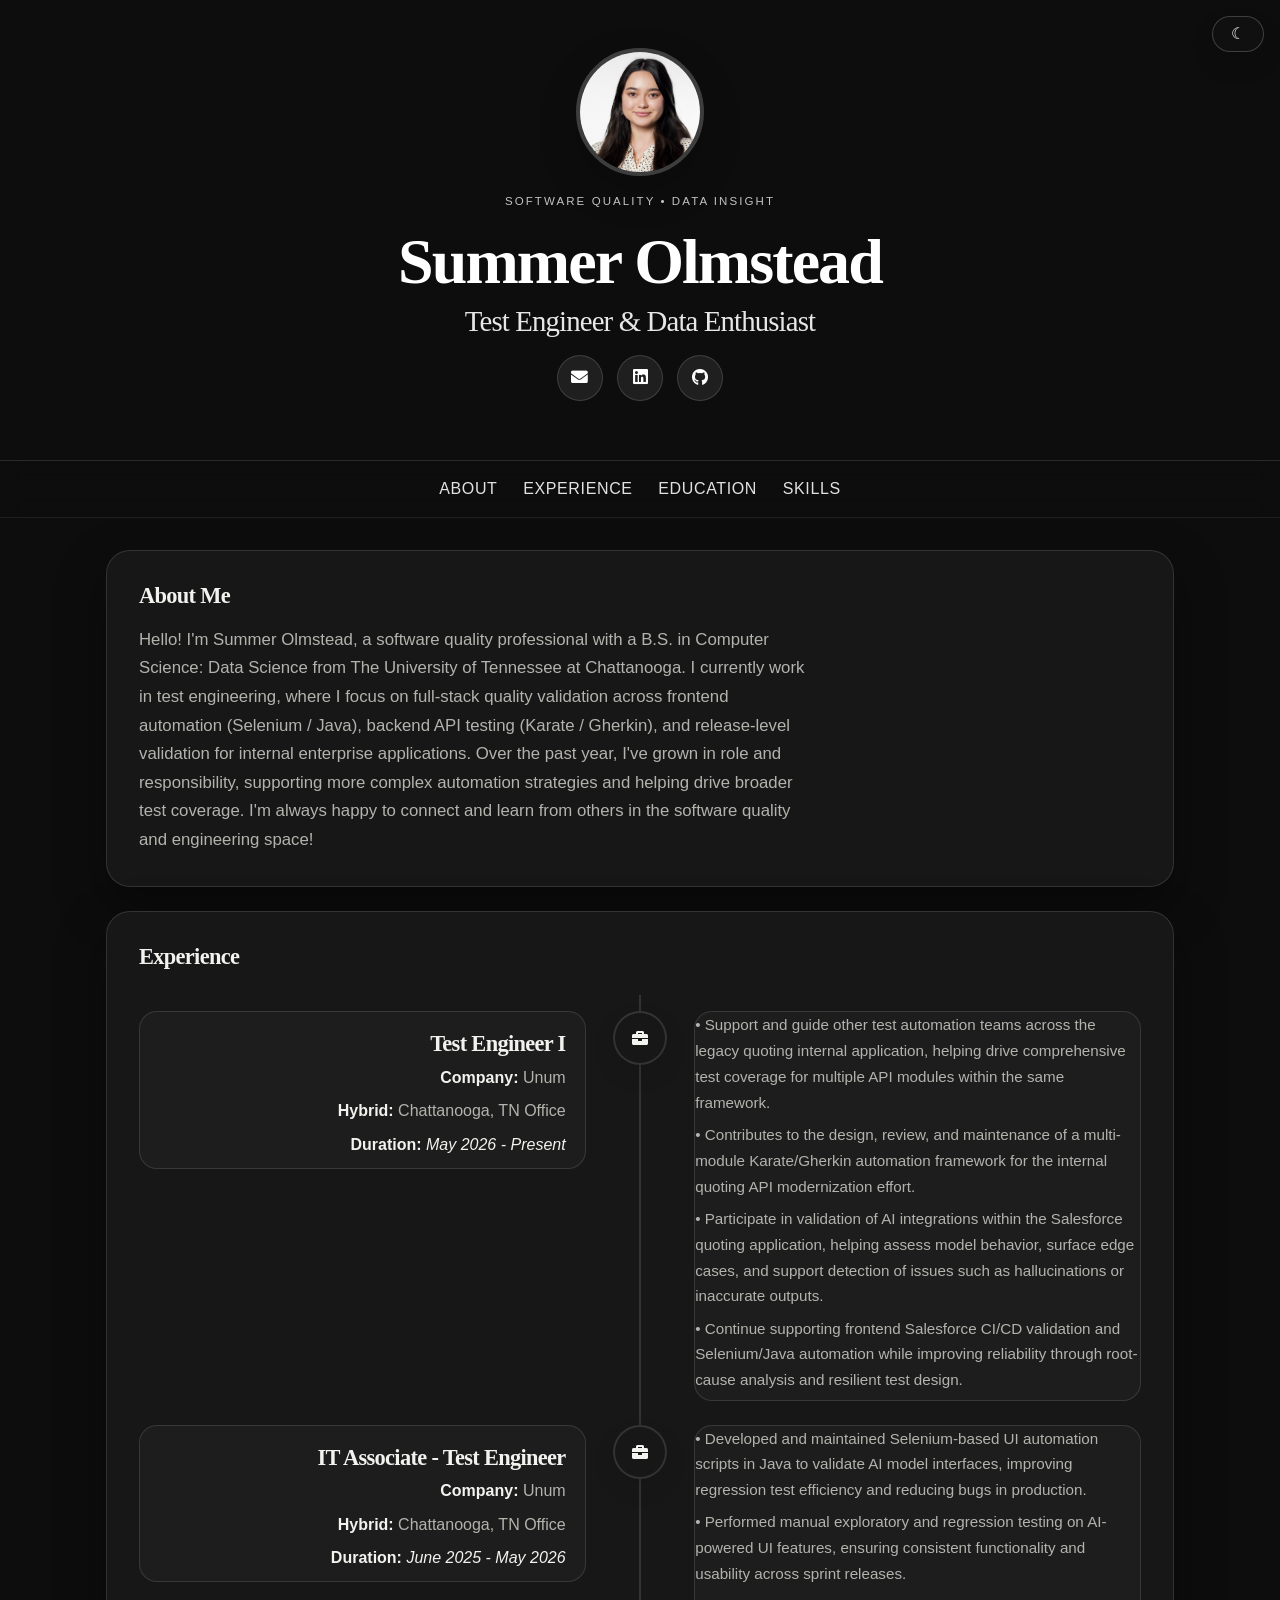
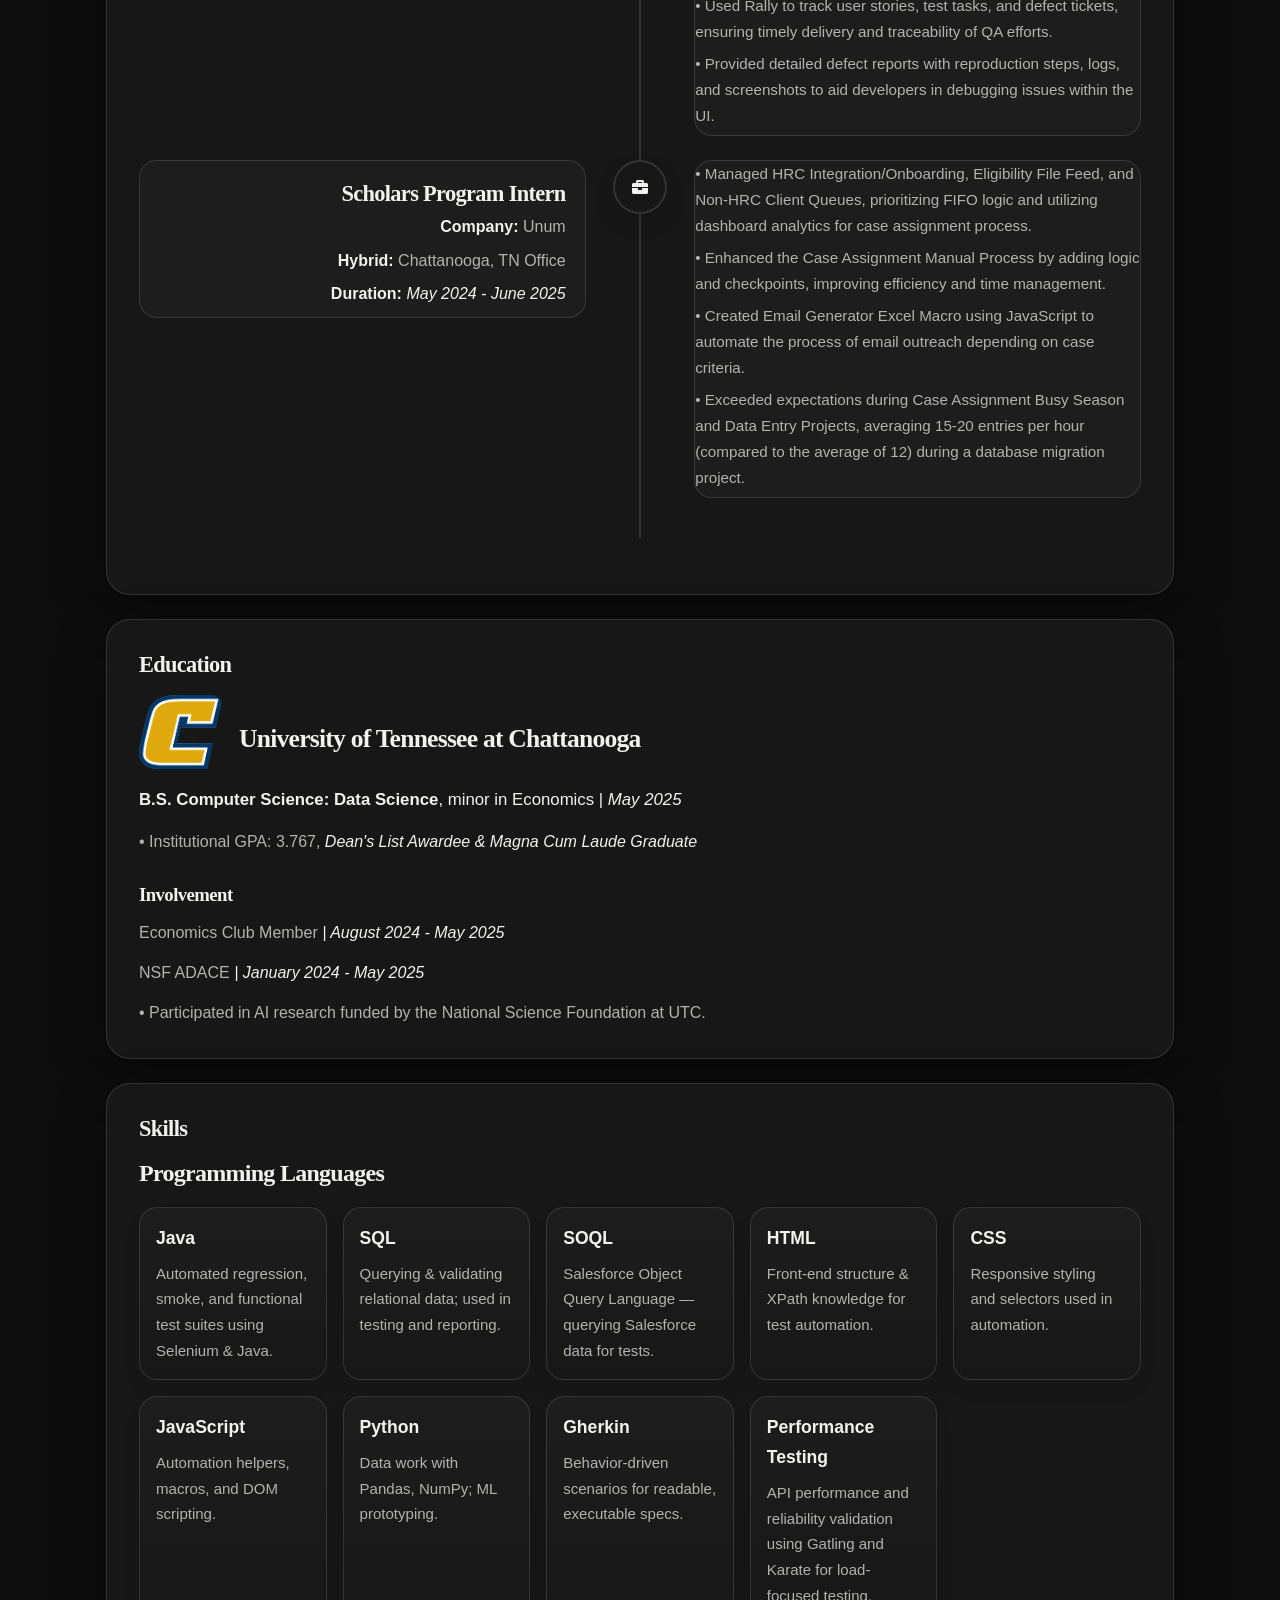
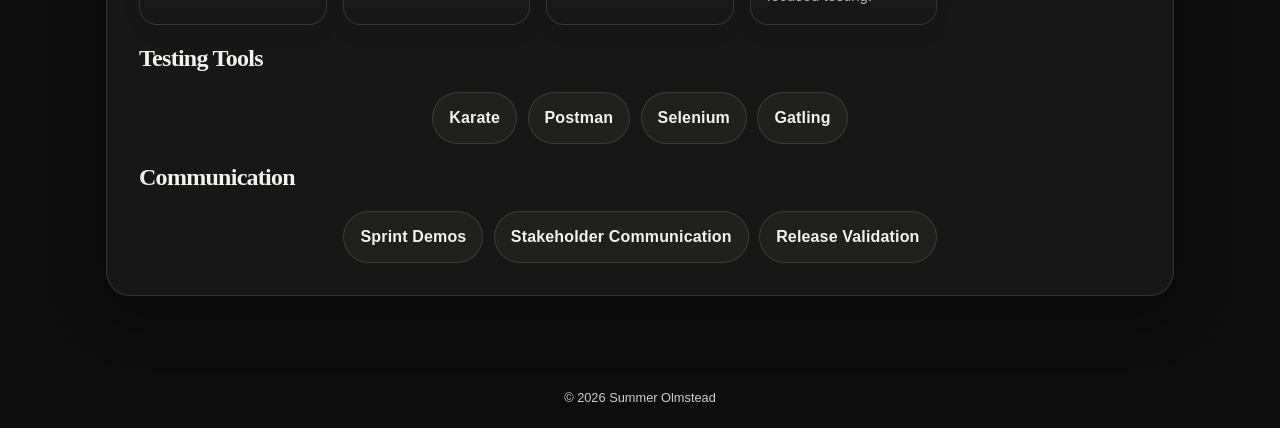
==== commit 76108932: "Small wording update" ====
--- a/index.html
+++ b/index.html
@@ -6,11 +6,38 @@
 <head>
     <meta charset="UTF-8">
     <meta name="viewport" content="width=device-width, initial-scale=1.0">
-    <meta name="description" content="Summer Olmstead's personal website.">
+    <meta name="description" content="Summer Olmstead is a Test Engineer and data-focused software quality professional specializing in automation, validation, and AI integration testing.">
+    <meta name="robots" content="index, follow">
     <meta name="theme-color" content="#111111">
-    <title>Summer Olmstead</title>
+    <meta property="og:title" content="Summer Olmstead | Test Engineer & Data Enthusiast">
+    <meta property="og:description" content="Software quality professional focused on test engineering with automation.">
+    <meta property="og:type" content="website">
+    <meta property="og:url" content="https://www.summerolmstead.com/">
+    <meta property="og:image" content="https://www.summerolmstead.com/summerolmstead.jpg">
+    <meta property="og:image:alt" content="Summer Olmstead portrait">
+    <meta property="og:site_name" content="Summer Olmstead">
+    <meta name="twitter:card" content="summary_large_image">
+    <meta name="twitter:title" content="Summer Olmstead | Test Engineer & Data Enthusiast">
+    <meta name="twitter:description" content="Software quality specialist in automation, release validation, and stakeholder communication.">
+    <meta name="twitter:image" content="https://www.summerolmstead.com/summerolmstead.jpg">
+    <link rel="canonical" href="https://www.summerolmstead.com/">
+    <title>Summer Olmstead | Test Engineer & Data Enthusiast</title>
     <link rel="stylesheet" href="Resume.css">
     <link rel="stylesheet" href="https://cdnjs.cloudflare.com/ajax/libs/font-awesome/5.15.4/css/all.min.css">
+    <script type="application/ld+json">
+    {
+      "@context": "https://schema.org",
+      "@type": "Person",
+      "name": "Summer Olmstead",
+      "url": "https://www.summerolmstead.com/",
+      "jobTitle": "Test Engineer",
+      "description": "Software quality professional focused on full-stack test automation, release validation, stakeholder communication, and AI testing.",
+      "sameAs": [
+        "https://www.linkedin.com/in/summer-olmstead/",
+        "https://github.com/summerolmstead"
+      ]
+    }
+    </script>
 </head>
 <body>
     <header class="hero">
@@ -68,7 +95,7 @@
                     </div>
 
                     <div class="timeline-content right">
-                        <p>• Support and guide other test automation teams across the legacy quoting internal application, helping drive comprehensive test coverage for multiple API modules.</p>
+                        <p>• Support and guide other test automation teams across the legacy quoting internal application, helping drive comprehensive test coverage for multiple API modules within the same framework.</p>
                         <p>• Contributes to the design, review, and maintenance of a multi-module Karate/Gherkin automation framework for the internal quoting API modernization effort.</p>
                         <p>• Participate in validation of AI integrations within the Salesforce quoting application, helping assess model behavior, surface edge cases, and support detection of issues such as hallucinations or inaccurate outputs.</p>
                         <p>• Continue supporting frontend Salesforce CI/CD validation and Selenium/Java automation while improving reliability through root-cause analysis and resilient test design.</p>
--- a/Resume.css
+++ b/Resume.css
@@ -463,26 +463,32 @@
     }
 
     .timeline-line {
-        left: 20px;
+        left: 31px;
         transform: none;
     }
 
     .timeline-item {
-        grid-template-columns: 40px 1fr;
-        column-gap: 0.8rem;
+        grid-template-columns: 62px 1fr;
+        column-gap: 0.5rem;
+        align-items: center;
     }
 
     .timeline-content.left,
     .timeline-content.right {
         grid-column: 2;
         text-align: left;
-        padding: 1rem;
+        padding: 0.9rem 0.9rem 0.2rem;
     }
 
     .timeline-icon {
         grid-column: 1;
-        width: 42px;
-        height: 42px;
+        justify-self: center;
+        align-self: center;
+        width: 44px;
+        height: 44px;
+        margin: 0;
+        position: relative;
+        left: 0;
     }
 
     .utc-logo {
